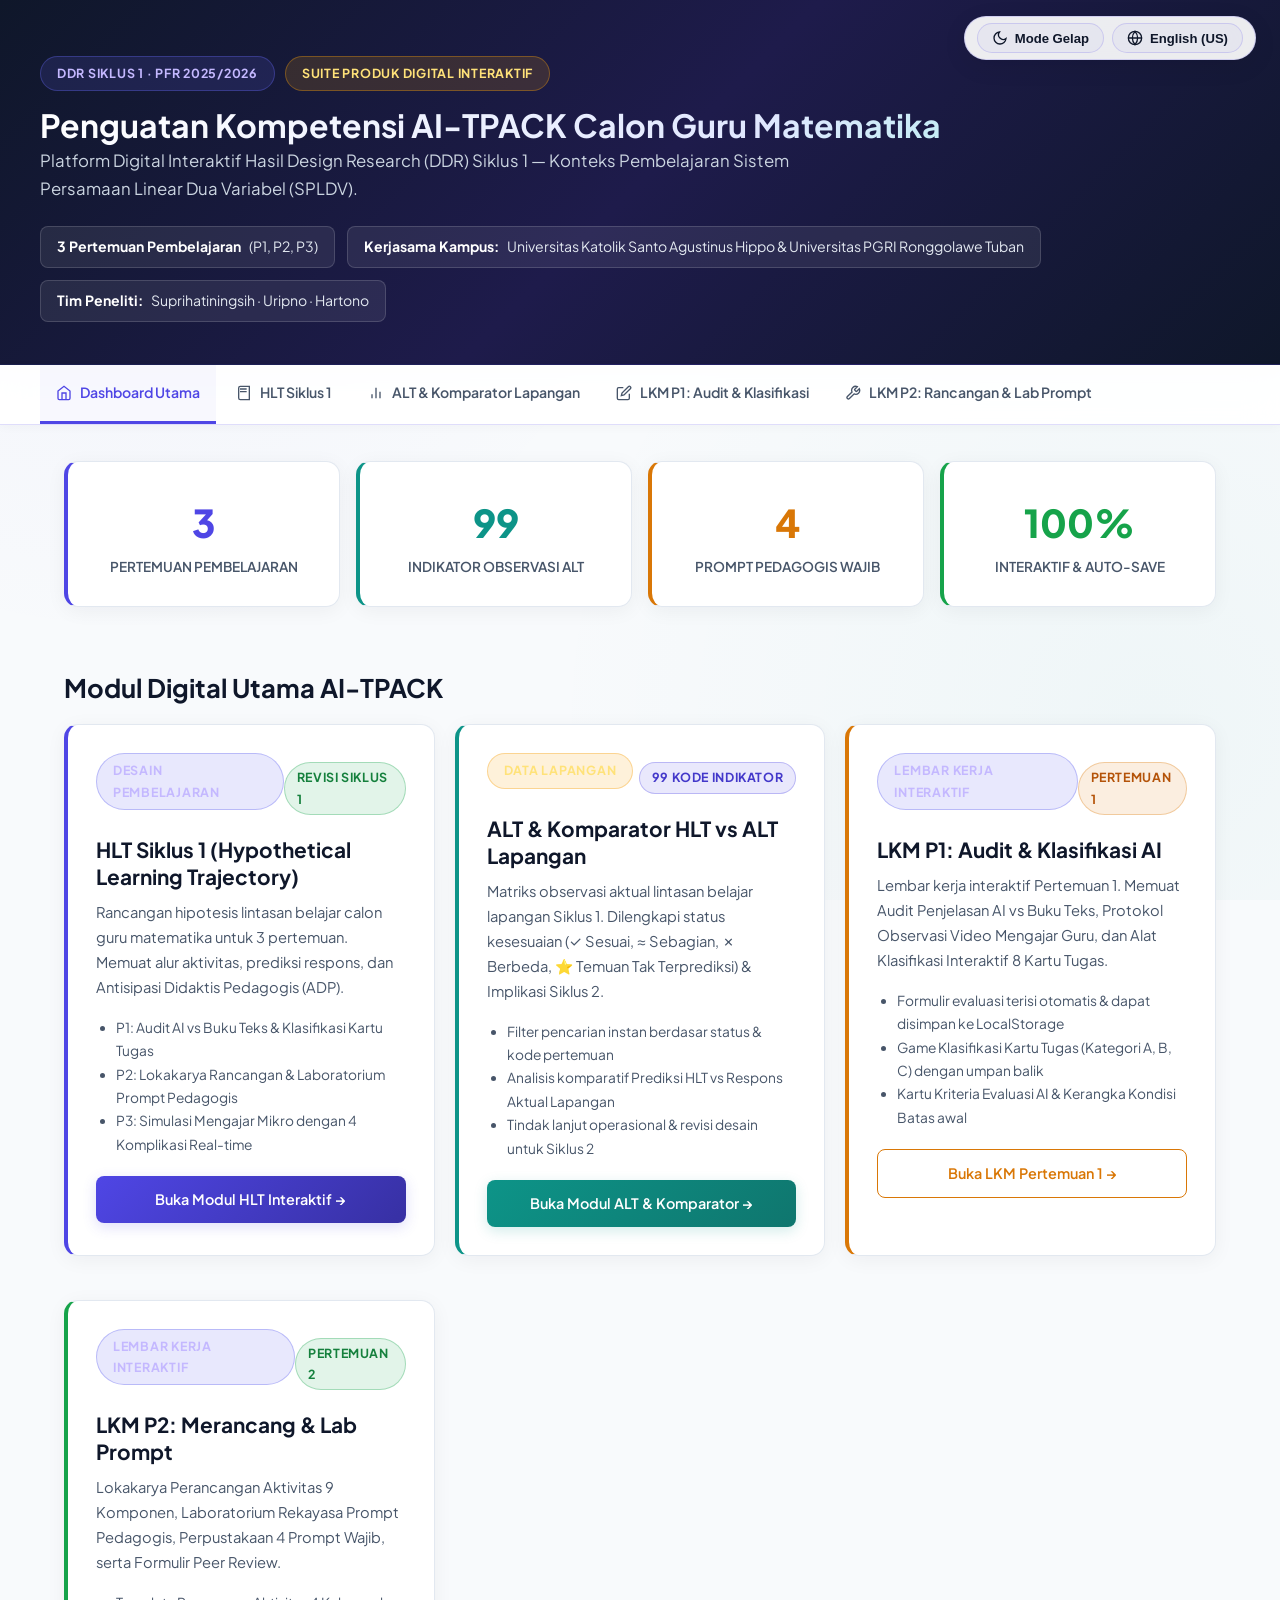
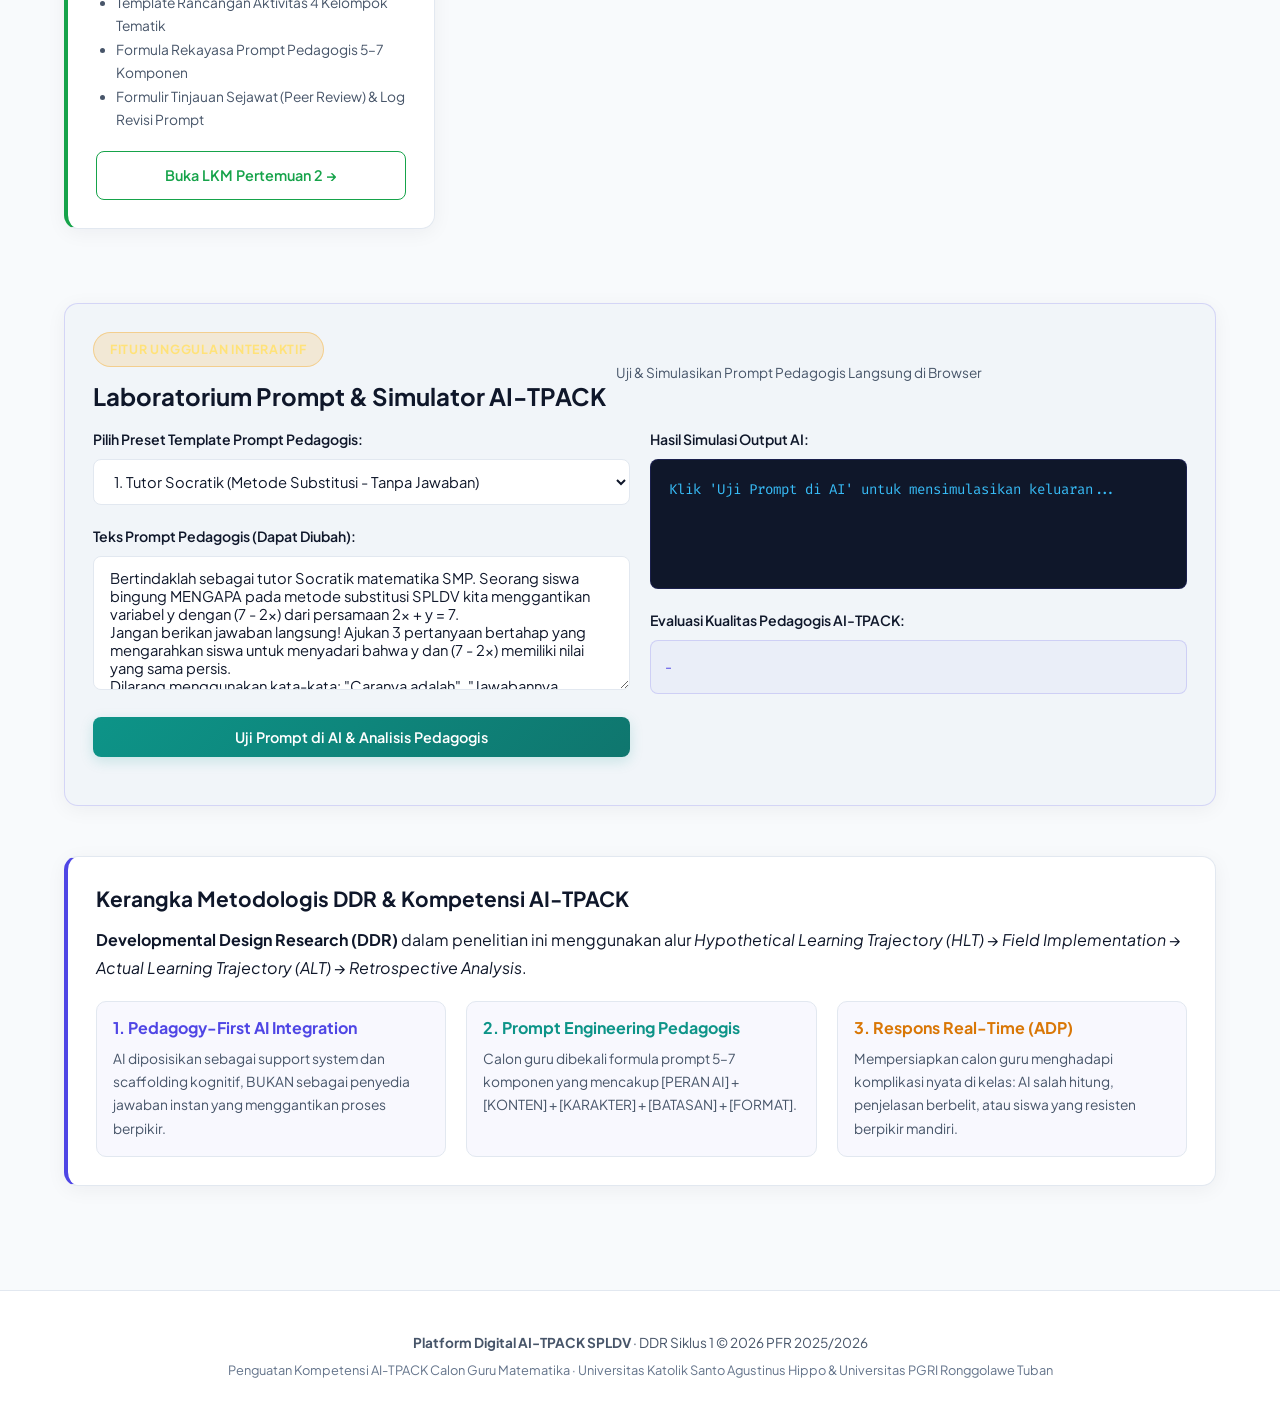
==== index.html @ 966ef97c "Initial release of Deep-AI-TPACK Digital Suite" ====
<!DOCTYPE html>
<html lang="id">
<head>
  <meta charset="UTF-8">
  <meta name="viewport" content="width=device-width, initial-scale=1.0">
  <title data-id="Suite Digital AI-TPACK — Portal Pembelajaran Interaktif SPLDV" data-en="AI-TPACK Digital Suite — Interactive SPLDV Learning Portal">Suite Digital AI-TPACK — Portal Pembelajaran Interaktif SPLDV</title>
  <meta name="description" content="Platform Digital Interaktif Penguatan Kompetensi AI-TPACK Calon Guru Matematika dalam Konteks SPLDV. HLT, ALT, dan LKM Interaktif.">
  <link rel="preconnect" href="https://fonts.googleapis.com">
  <link rel="preconnect" href="https://fonts.gstatic.com" crossorigin>
  <link href="https://fonts.googleapis.com/css2?family=Plus+Jakarta+Sans:wght@400;500;600;700;800&family=Inter:wght@400;500;600;700&family=Fira+Code:wght@400;600&display=swap" rel="stylesheet">
  <link rel="stylesheet" href="styles.css">
</head>
<body>

  <!-- FLOATING TOP-RIGHT UTILITY CONTROLS BAR -->
  <div class="top-controls-bar">
    <button type="button" class="btn-toggle-theme toggle-btn" onclick="toggleTheme()" aria-label="Toggle Theme">
      <svg class="sun-icon" width="16" height="16" viewBox="0 0 24 24" fill="none" stroke="currentColor" stroke-width="2"><circle cx="12" cy="12" r="5"/><path d="M12 1v2M12 21v2M4.22 4.22l1.42 1.42M18.36 18.36l1.42 1.42M1 12h2M21 12h2M4.22 19.78l1.42-1.42M18.36 5.64l1.42-1.42"/></svg>
      <span>Mode Terang</span>
    </button>
    <button type="button" class="btn-toggle-lang toggle-btn" onclick="toggleLanguage()" aria-label="Toggle Language">
      <svg width="16" height="16" viewBox="0 0 24 24" fill="none" stroke="currentColor" stroke-width="2"><circle cx="12" cy="12" r="10"/><path d="M2 12h20M12 2a15.3 15.3 0 0 1 4 10 15.3 15.3 0 0 1-4 10 15.3 15.3 0 0 1-4-10 15.3 15.3 0 0 1 4-10z"/></svg>
      <span>English (US)</span>
    </button>
  </div>

  <!-- HERO EXECUTIVE HEADER -->
  <header class="hero-header">
    <div class="hero-content">
      <div style="display:flex; gap:10px; flex-wrap:wrap;">
        <span class="badge-tag" data-id="DDR Siklus 1 &middot; PFR 2025/2026" data-en="DDR Cycle 1 &middot; PFR 2025/2026">DDR Siklus 1 &middot; PFR 2025/2026</span>
        <span class="badge-tag gold" data-id="Suite Produk Digital Interaktif" data-en="Interactive Digital Product Suite">Suite Produk Digital Interaktif</span>
      </div>
      <h1 class="gradient-text" data-id="Penguatan Kompetensi AI-TPACK Calon Guru Matematika" data-en="Strengthening AI-TPACK Competence of Pre-Service Mathematics Teachers">Penguatan Kompetensi AI-TPACK Calon Guru Matematika</h1>
      <p class="hero-sub" data-id="Platform Digital Interaktif Hasil Design Research (DDR) Siklus 1 — Konteks Pembelajaran Sistem Persamaan Linear Dua Variabel (SPLDV)." data-en="Interactive Digital Platform for Developmental Design Research (DDR) Cycle 1 — System of Linear Equations Context.">
        Platform Digital Interaktif Hasil Design Research (DDR) Siklus 1 — Konteks Pembelajaran Sistem Persamaan Linear Dua Variabel (SPLDV).
      </p>
      <div class="meta-pills">
        <div class="meta-pill" data-id="<strong>3 Pertemuan Pembelajaran</strong> (P1, P2, P3)" data-en="<strong>3 Learning Sessions</strong> (P1, P2, P3)"><strong>3 Pertemuan Pembelajaran</strong> (P1, P2, P3)</div>
        <div class="meta-pill" data-id="<strong>Kerjasama Kampus:</strong> Universitas Katolik Santo Agustinus Hippo &amp; Universitas PGRI Ronggolawe Tuban" data-en="<strong>Institutional Collaboration:</strong> Universitas Katolik Santo Agustinus Hippo &amp; Universitas PGRI Ronggolawe Tuban"><strong>Kerjasama Kampus:</strong> Universitas Katolik Santo Agustinus Hippo &amp; Universitas PGRI Ronggolawe Tuban</div>
        <div class="meta-pill" data-id="<strong>Tim Peneliti:</strong> Suprihatiningsih &middot; Uripno &middot; Hartono" data-en="<strong>Research Team:</strong> Suprihatiningsih &middot; Uripno &middot; Hartono"><strong>Tim Peneliti:</strong> Suprihatiningsih &middot; Uripno &middot; Hartono</div>
      </div>
    </div>
  </header>

  <!-- NAVIGATION BAR -->
  <nav class="suite-nav">
    <div class="nav-container">
      <ul class="nav-links">
        <li class="nav-item">
          <a href="index.html" class="active">
            <svg width="16" height="16" viewBox="0 0 24 24" fill="none" stroke="currentColor" stroke-width="2"><path d="m3 9 9-7 9 7v11a2 2 0 0 1-2 2H5a2 2 0 0 1-2-2z"/><polyline points="9 22 9 12 15 12 15 22"/></svg>
            <span data-id="Dashboard Utama" data-en="Dashboard">Dashboard Utama</span>
          </a>
        </li>
        <li class="nav-item">
          <a href="HLT_Siklus1_Interactive.html">
            <svg width="16" height="16" viewBox="0 0 24 24" fill="none" stroke="currentColor" stroke-width="2"><path d="M4 19.5v-15A2.5 2.5 0 0 1 6.5 2H20v20H6.5a2.5 2.5 0 0 1-2.5-2.5Z"/><path d="M6 6h10M6 10h10"/></svg>
            <span data-id="HLT Siklus 1" data-en="HLT Cycle 1">HLT Siklus 1</span>
          </a>
        </li>
        <li class="nav-item">
          <a href="ALT_Siklus1_Interactive.html">
            <svg width="16" height="16" viewBox="0 0 24 24" fill="none" stroke="currentColor" stroke-width="2"><line x1="18" y1="20" x2="18" y2="10"/><line x1="12" y1="20" x2="12" y2="4"/><line x1="6" y1="20" x2="6" y2="14"/></svg>
            <span data-id="ALT &amp; Komparator Lapangan" data-en="ALT &amp; Field Comparator">ALT &amp; Komparator Lapangan</span>
          </a>
        </li>
        <li class="nav-item">
          <a href="LKM_P1_Interactive.html">
            <svg width="16" height="16" viewBox="0 0 24 24" fill="none" stroke="currentColor" stroke-width="2"><path d="M11 4H4a2 2 0 0 0-2 2v14a2 2 0 0 0 2 2h14a2 2 0 0 0 2-2v-7"/><path d="M18.5 2.5a2.121 2.121 0 0 1 3 3L12 15l-4 1 1-4 9.5-9.5z"/></svg>
            <span data-id="LKM P1: Audit &amp; Klasifikasi" data-en="Worksheet 1: Audit &amp; Classify">LKM P1: Audit &amp; Klasifikasi</span>
          </a>
        </li>
        <li class="nav-item">
          <a href="LKM_P2_Interactive.html">
            <svg width="16" height="16" viewBox="0 0 24 24" fill="none" stroke="currentColor" stroke-width="2"><path d="M14.7 6.3a1 1 0 0 0 0 1.4l1.6 1.6a1 1 0 0 0 1.4 0l3.77-3.77a6 6 0 0 1-7.94 7.94l-6.91 6.91a2.12 2.12 0 0 1-3-3l6.91-6.91a6 6 0 0 1 7.94-7.94l-3.76 3.76z"/></svg>
            <span data-id="LKM P2: Rancangan &amp; Lab Prompt" data-en="Worksheet 2: Design &amp; Prompt Lab">LKM P2: Rancangan &amp; Lab Prompt</span>
          </a>
        </li>
      </ul>
    </div>
  </nav>

  <!-- MAIN CONTAINER -->
  <main class="container">

    <!-- METRICS & KEY HIGHLIGHTS -->
    <section style="margin-bottom: 40px;">
      <div class="grid-4">
        <div class="card card-primary" style="text-align:center;">
          <div style="font-size:2.4rem; font-weight:800; color:var(--primary);">3</div>
          <div style="font-size:0.85rem; color:var(--text-muted); font-weight:600; text-transform:uppercase;" data-id="Pertemuan Pembelajaran" data-en="Learning Sessions">Pertemuan Pembelajaran</div>
        </div>
        <div class="card card-secondary" style="text-align:center;">
          <div style="font-size:2.4rem; font-weight:800; color:var(--secondary);">99</div>
          <div style="font-size:0.85rem; color:var(--text-muted); font-weight:600; text-transform:uppercase;" data-id="Indikator Observasi ALT" data-en="ALT Observation Indicators">Indikator Observasi ALT</div>
        </div>
        <div class="card card-gold" style="text-align:center;">
          <div style="font-size:2.4rem; font-weight:800; color:var(--gold);">4</div>
          <div style="font-size:0.85rem; color:var(--text-muted); font-weight:600; text-transform:uppercase;" data-id="Prompt Pedagogis Wajib" data-en="Mandatory Pedagogical Prompts">Prompt Pedagogis Wajib</div>
        </div>
        <div class="card card-green" style="text-align:center;">
          <div style="font-size:2.4rem; font-weight:800; color:var(--green);">100%</div>
          <div style="font-size:0.85rem; color:var(--text-muted); font-weight:600; text-transform:uppercase;" data-id="Interaktif &amp; Auto-Save" data-en="Interactive &amp; Auto-Save">Interaktif &amp; Auto-Save</div>
        </div>
      </div>
    </section>

    <!-- MODULE CARDS NAVIGATION GRID -->
    <section style="margin-bottom: 50px;">
      <h2 style="font-size: 1.6rem; margin-bottom: 20px;" data-id="Modul Digital Utama AI-TPACK" data-en="Core AI-TPACK Digital Modules">Modul Digital Utama AI-TPACK</h2>
      <div class="grid-2">
        
        <!-- CARD HLT -->
        <div class="card card-primary" style="display:flex; flex-direction:column; justify-space-between;">
          <div>
            <div style="display:flex; justify-content:space-between; align-items:center; margin-bottom:12px;">
              <span class="badge-tag" data-id="Desain Pembelajaran" data-en="Learning Design">Desain Pembelajaran</span>
              <span class="status-badge status-sesuai" data-id="Revisi Siklus 1" data-en="Cycle 1 Revision">Revisi Siklus 1</span>
            </div>
            <h3 style="font-size:1.3rem; margin-bottom:10px;" data-id="HLT Siklus 1 (Hypothetical Learning Trajectory)" data-en="HLT Cycle 1 (Hypothetical Learning Trajectory)">HLT Siklus 1 (Hypothetical Learning Trajectory)</h3>
            <p style="color:var(--text-muted); font-size:0.92rem; margin-bottom:16px;" data-id="Rancangan hipotesis lintasan belajar calon guru matematika untuk 3 pertemuan. Memuat alur aktivitas, prediksi respons, dan Antisipasi Didaktis Pedagogis (ADP)." data-en="Hypothetical learning trajectory design for pre-service mathematics teachers across 3 sessions, featuring activity flows, predicted responses, and pedagogical anticipation (ADP).">
              Rancangan hipotesis lintasan belajar calon guru matematika untuk 3 pertemuan. Memuat alur aktivitas, prediksi respons, dan Antisipasi Didaktis Pedagogis (ADP).
            </p>
            <ul style="color:var(--text-muted); font-size:0.86rem; margin-left:20px; margin-bottom:20px;">
              <li data-id="P1: Audit AI vs Buku Teks &amp; Klasifikasi Kartu Tugas" data-en="Session 1: AI vs Textbook Audit &amp; Task Card Classification">P1: Audit AI vs Buku Teks &amp; Klasifikasi Kartu Tugas</li>
              <li data-id="P2: Lokakarya Rancangan &amp; Laboratorium Prompt Pedagogis" data-en="Session 2: Activity Design Workshop &amp; Prompt Engineering Lab">P2: Lokakarya Rancangan &amp; Laboratorium Prompt Pedagogis</li>
              <li data-id="P3: Simulasi Mengajar Mikro dengan 4 Komplikasi Real-time" data-en="Session 3: Microteaching Simulation with 4 Real-time Complications">P3: Simulasi Mengajar Mikro dengan 4 Komplikasi Real-time</li>
            </ul>
          </div>
          <a href="HLT_Siklus1_Interactive.html" class="btn btn-primary" data-id="Buka Modul HLT Interaktif &rarr;" data-en="Open Interactive HLT Module &rarr;">Buka Modul HLT Interaktif &rarr;</a>
        </div>

        <!-- CARD ALT -->
        <div class="card card-secondary" style="display:flex; flex-direction:column; justify-space-between;">
          <div>
            <div style="display:flex; justify-content:space-between; align-items:center; margin-bottom:12px;">
              <span class="badge-tag gold" data-id="Data Lapangan" data-en="Field Observation">Data Lapangan</span>
              <span class="status-badge status-unexpected" data-id="99 Kode Indikator" data-en="99 Indicator Codes">99 Kode Indikator</span>
            </div>
            <h3 style="font-size:1.3rem; margin-bottom:10px;" data-id="ALT &amp; Komparator HLT vs ALT Lapangan" data-en="ALT &amp; Field HLT vs ALT Comparator">ALT &amp; Komparator HLT vs ALT Lapangan</h3>
            <p style="color:var(--text-muted); font-size:0.92rem; margin-bottom:16px;" data-id="Matriks observasi aktual lintasan belajar lapangan Siklus 1. Dilengkapi status kesesuaian (✓ Sesuai, ≈ Sebagian, ✗ Berbeda, ⭐ Temuan Tak Terprediksi) &amp; Implikasi Siklus 2." data-en="Actual learning trajectory field observation matrix for Cycle 1, featuring status badges (✓ Conforming, ≈ Partial, ✗ Deviating, ⭐ Unexpected Finding) &amp; Cycle 2 implications.">
              Matriks observasi aktual lintasan belajar lapangan Siklus 1. Dilengkapi status kesesuaian (✓ Sesuai, ≈ Sebagian, ✗ Berbeda, ⭐ Temuan Tak Terprediksi) &amp; Implikasi Siklus 2.
            </p>
            <ul style="color:var(--text-muted); font-size:0.86rem; margin-left:20px; margin-bottom:20px;">
              <li data-id="Filter pencarian instan berdasar status &amp; kode pertemuan" data-en="Instant search filter by status &amp; session code">Filter pencarian instan berdasar status &amp; kode pertemuan</li>
              <li data-id="Analisis komparatif Prediksi HLT vs Respons Aktual Lapangan" data-en="Comparative analysis: HLT Prediction vs Actual Field Response">Analisis komparatif Prediksi HLT vs Respons Aktual Lapangan</li>
              <li data-id="Tindak lanjut operasional &amp; revisi desain untuk Siklus 2" data-en="Operational follow-up &amp; design revisions for Cycle 2">Tindak lanjut operasional &amp; revisi desain untuk Siklus 2</li>
            </ul>
          </div>
          <a href="ALT_Siklus1_Interactive.html" class="btn btn-secondary" data-id="Buka Modul ALT &amp; Komparator &rarr;" data-en="Open ALT &amp; Comparator Module &rarr;">Buka Modul ALT &amp; Komparator &rarr;</a>
        </div>

        <!-- CARD LKM P1 -->
        <div class="card card-gold" style="display:flex; flex-direction:column; justify-space-between;">
          <div>
            <div style="display:flex; justify-content:space-between; align-items:center; margin-bottom:12px;">
              <span class="badge-tag" data-id="Lembar Kerja Interaktif" data-en="Interactive Worksheet">Lembar Kerja Interaktif</span>
              <span class="status-badge status-sebagian" data-id="Pertemuan 1" data-en="Session 1">Pertemuan 1</span>
            </div>
            <h3 style="font-size:1.3rem; margin-bottom:10px;" data-id="LKM P1: Audit &amp; Klasifikasi AI" data-en="Worksheet 1: AI Audit &amp; Classification">LKM P1: Audit &amp; Klasifikasi AI</h3>
            <p style="color:var(--text-muted); font-size:0.92rem; margin-bottom:16px;" data-id="Lembar kerja interaktif Pertemuan 1. Memuat Audit Penjelasan AI vs Buku Teks, Protokol Observasi Video Mengajar Guru, dan Alat Klasifikasi Interaktif 8 Kartu Tugas." data-en="Interactive worksheet for Session 1. Includes AI vs Textbook Audit, Video Observation Protocol, and Interactive 8 Task Card Classifier.">
              Lembar kerja interaktif Pertemuan 1. Memuat Audit Penjelasan AI vs Buku Teks, Protokol Observasi Video Mengajar Guru, dan Alat Klasifikasi Interaktif 8 Kartu Tugas.
            </p>
            <ul style="color:var(--text-muted); font-size:0.86rem; margin-left:20px; margin-bottom:20px;">
              <li data-id="Formulir evaluasi terisi otomatis &amp; dapat disimpan ke LocalStorage" data-en="Auto-fillable evaluation forms with local storage autosave">Formulir evaluasi terisi otomatis &amp; dapat disimpan ke LocalStorage</li>
              <li data-id="Game Klasifikasi Kartu Tugas (Kategori A, B, C) dengan umpan balik" data-en="Task Card Classifier Game (Categories A, B, C) with instant feedback">Game Klasifikasi Kartu Tugas (Kategori A, B, C) dengan umpan balik</li>
              <li data-id="Kartu Kriteria Evaluasi AI &amp; Kerangka Kondisi Batas awal" data-en="Initial AI Evaluation Criteria Card &amp; Boundary Framework">Kartu Kriteria Evaluasi AI &amp; Kerangka Kondisi Batas awal</li>
            </ul>
          </div>
          <a href="LKM_P1_Interactive.html" class="btn btn-outline" style="border-color:var(--gold); color:var(--gold);" data-id="Buka LKM Pertemuan 1 &rarr;" data-en="Open Session 1 Worksheet &rarr;">Buka LKM Pertemuan 1 &rarr;</a>
        </div>

        <!-- CARD LKM P2 -->
        <div class="card card-green" style="display:flex; flex-direction:column; justify-space-between;">
          <div>
            <div style="display:flex; justify-content:space-between; align-items:center; margin-bottom:12px;">
              <span class="badge-tag" data-id="Lembar Kerja Interaktif" data-en="Interactive Worksheet">Lembar Kerja Interaktif</span>
              <span class="status-badge status-sesuai" data-id="Pertemuan 2" data-en="Session 2">Pertemuan 2</span>
            </div>
            <h3 style="font-size:1.3rem; margin-bottom:10px;" data-id="LKM P2: Merancang &amp; Lab Prompt" data-en="Worksheet 2: Design &amp; Prompt Lab">LKM P2: Merancang &amp; Lab Prompt</h3>
            <p style="color:var(--text-muted); font-size:0.92rem; margin-bottom:16px;" data-id="Lokakarya Perancangan Aktivitas 9 Komponen, Laboratorium Rekayasa Prompt Pedagogis, Perpustakaan 4 Prompt Wajib, serta Formulir Peer Review." data-en="9-Component Activity Design Workshop, Pedagogical Prompt Engineering Laboratory, Personal 4-Prompt Library, and Peer Review matrix.">
              Lokakarya Perancangan Aktivitas 9 Komponen, Laboratorium Rekayasa Prompt Pedagogis, Perpustakaan 4 Prompt Wajib, serta Formulir Peer Review.
            </p>
            <ul style="color:var(--text-muted); font-size:0.86rem; margin-left:20px; margin-bottom:20px;">
              <li data-id="Template Rancangan Aktivitas 4 Kelompok Tematik" data-en="9-Component Activity Design Template for 4 Thematic Focuses">Template Rancangan Aktivitas 4 Kelompok Tematik</li>
              <li data-id="Formula Rekayasa Prompt Pedagogis 5–7 Komponen" data-en="5–7 Component Pedagogical Prompt Engineering Formula">Formula Rekayasa Prompt Pedagogis 5–7 Komponen</li>
              <li data-id="Formulir Tinjauan Sejawat (Peer Review) &amp; Log Revisi Prompt" data-en="Peer Review Evaluation Matrix &amp; 5-Minute Revision Log">Formulir Tinjauan Sejawat (Peer Review) &amp; Log Revisi Prompt</li>
            </ul>
          </div>
          <a href="LKM_P2_Interactive.html" class="btn btn-outline" style="border-color:var(--green); color:var(--green);" data-id="Buka LKM Pertemuan 2 &rarr;" data-en="Open Session 2 Worksheet &rarr;">Buka LKM Pertemuan 2 &rarr;</a>
        </div>

      </div>
    </section>

    <!-- LIVE FEATURED INTERACTIVE SIMULATOR -->
    <section style="margin-bottom: 50px;">
      <div class="card card-primary simulator-box">
        <div style="display:flex; justify-space-between; align-items:center; margin-bottom:16px; flex-wrap:wrap; gap:10px;">
          <div>
            <span class="badge-tag gold" data-id="Fitur Unggulan Interaktif" data-en="Featured Interactive Tool">Fitur Unggulan Interaktif</span>
            <h2 style="font-size:1.5rem;" data-id="Laboratorium Prompt &amp; Simulator AI-TPACK" data-en="Prompt Engineering Laboratory &amp; AI-TPACK Simulator">Laboratorium Prompt &amp; Simulator AI-TPACK</h2>
          </div>
          <span style="font-size:0.85rem; color:var(--text-muted);" data-id="Uji &amp; Simulasikan Prompt Pedagogis Langsung di Browser" data-en="Test &amp; Simulate Pedagogical Prompts Live in Browser">Uji &amp; Simulasikan Prompt Pedagogis Langsung di Browser</span>
        </div>

        <div class="grid-2" style="margin-bottom: 20px;">
          <div>
            <div class="form-group">
              <label class="form-label" for="sim-preset-select" data-id="Pilih Preset Template Prompt Pedagogis:" data-en="Select Pedagogical Prompt Preset:">Pilih Preset Template Prompt Pedagogis:</label>
              <select id="sim-preset-select" class="form-select">
                <option value="socratic">1. Tutor Socratik (Metode Substitusi - Tanpa Jawaban)</option>
                <option value="error_checker">2. Pemeriksa Error (Metode Eliminasi - Scaffolding Tanda)</option>
                <option value="contextual">3. Generator Soal Kontekstual Indonesia (Warung/Kantin)</option>
              </select>
            </div>
            <div class="form-group">
              <label class="form-label" for="sim-prompt-input" data-id="Teks Prompt Pedagogis (Dapat Diubah):" data-en="Pedagogical Prompt Text (Editable):">Teks Prompt Pedagogis (Dapat Diubah):</label>
              <textarea id="sim-prompt-input" rows="6" class="form-control">Bertindaklah sebagai tutor Socratik matematika SMP. Seorang siswa bingung MENGAPA pada metode substitusi SPLDV kita menggantikan variabel y dengan (7 - 2x) dari persamaan 2x + y = 7. 
Jangan berikan jawaban langsung! Ajukan 3 pertanyaan bertahap yang mengarahkan siswa untuk menyadari bahwa y dan (7 - 2x) memiliki nilai yang sama persis.
Dilarang menggunakan kata-kata: "Caranya adalah", "Jawabannya adalah".</textarea>
            </div>
            <button type="button" id="sim-run-btn" class="btn btn-secondary" style="width:100%;" data-id="Uji Prompt di AI &amp; Analisis Pedagogis" data-en="Test Prompt in AI &amp; Analyze">
              Uji Prompt di AI &amp; Analisis Pedagogis
            </button>
          </div>

          <div>
            <div class="form-group">
              <label class="form-label" data-id="Hasil Simulasi Output AI:" data-en="Simulated AI Output Result:">Hasil Simulasi Output AI:</label>
              <div id="sim-output-box" class="sim-output-box" data-id="Klik 'Uji Prompt di AI' untuk mensimulasikan keluaran..." data-en="Click 'Test Prompt' to simulate AI output...">Klik 'Uji Prompt di AI' untuk mensimulasikan keluaran...</div>
            </div>
            <div class="form-group">
              <label class="form-label" data-id="Evaluasi Kualitas Pedagogis AI-TPACK:" data-en="Pedagogical Quality Evaluation:">Evaluasi Kualitas Pedagogis AI-TPACK:</label>
              <div id="sim-analysis-box" style="padding:14px; background:var(--bg-glass); border:1px solid var(--border-color); border-radius:8px; font-size:0.88rem; color:var(--primary);">
                -
              </div>
            </div>
          </div>
        </div>

      </div>
    </section>

    <!-- RESEARCH METHODOLOGY & CONTEXT -->
    <section>
      <div class="card card-primary">
        <h3 style="font-size:1.3rem; margin-bottom:14px;" data-id="Kerangka Metodologis DDR &amp; Kompetensi AI-TPACK" data-en="DDR Methodological Framework &amp; AI-TPACK Competence">Kerangka Metodologis DDR &amp; Kompetensi AI-TPACK</h3>
        <p style="margin-bottom:14px;" data-id="<strong>Developmental Design Research (DDR)</strong> dalam penelitian ini menggunakan alur <em>Hypothetical Learning Trajectory (HLT) &rarr; Field Implementation &rarr; Actual Learning Trajectory (ALT) &rarr; Retrospective Analysis</em>." data-en="<strong>Developmental Design Research (DDR)</strong> follows the sequence <em>Hypothetical Learning Trajectory (HLT) &rarr; Field Implementation &rarr; Actual Learning Trajectory (ALT) &rarr; Retrospective Analysis</em>.">
          <strong>Developmental Design Research (DDR)</strong> dalam penelitian ini menggunakan alur <em>Hypothetical Learning Trajectory (HLT) &rarr; Field Implementation &rarr; Actual Learning Trajectory (ALT) &rarr; Retrospective Analysis</em>.
        </p>
        <div class="grid-3" style="margin-top:20px;">
          <div style="background:var(--bg-glass); border:1px solid var(--border-subtle); padding:16px; border-radius:10px;">
            <h4 style="color:var(--primary); font-size:1rem; margin-bottom:8px;" data-id="1. Pedagogy-First AI Integration" data-en="1. Pedagogy-First AI Integration">1. Pedagogy-First AI Integration</h4>
            <p style="font-size:0.86rem; color:var(--text-muted);" data-id="AI diposisikan sebagai support system dan scaffolding kognitif, BUKAN sebagai penyedia jawaban instan yang menggantikan proses berpikir." data-en="AI is positioned as a support system and cognitive scaffold, NOT as a shortcut solver replacing student thinking.">
              AI diposisikan sebagai support system dan scaffolding kognitif, BUKAN sebagai penyedia jawaban instan yang menggantikan proses berpikir.
            </p>
          </div>
          <div style="background:var(--bg-glass); border:1px solid var(--border-subtle); padding:16px; border-radius:10px;">
            <h4 style="color:var(--secondary); font-size:1rem; margin-bottom:8px;" data-id="2. Prompt Engineering Pedagogis" data-en="2. Pedagogical Prompt Engineering">2. Prompt Engineering Pedagogis</h4>
            <p style="font-size:0.86rem; color:var(--text-muted);" data-id="Calon guru dibekali formula prompt 5–7 komponen yang mencakup [PERAN AI] + [KONTEN] + [KARAKTER] + [BATASAN] + [FORMAT]." data-en="Pre-service teachers master a 5–7 component prompt formula covering [AI ROLE] + [CONTENT] + [LEARNER] + [CONSTRAINTS] + [FORMAT].">
              Calon guru dibekali formula prompt 5–7 komponen yang mencakup [PERAN AI] + [KONTEN] + [KARAKTER] + [BATASAN] + [FORMAT].
            </p>
          </div>
          <div style="background:var(--bg-glass); border:1px solid var(--border-subtle); padding:16px; border-radius:10px;">
            <h4 style="color:var(--gold); font-size:1rem; margin-bottom:8px;" data-id="3. Respons Real-Time (ADP)" data-en="3. Real-Time Response (ADP)">3. Respons Real-Time (ADP)</h4>
            <p style="font-size:0.86rem; color:var(--text-muted);" data-id="Mempersiapkan calon guru menghadapi komplikasi nyata di kelas: AI salah hitung, penjelasan berbelit, atau siswa yang resisten berpikir mandiri." data-en="Equips pre-service teachers to handle real classroom complications: mathematical AI errors, verbose explanations, or cognitive resistance.">
              Mempersiapkan calon guru menghadapi komplikasi nyata di kelas: AI salah hitung, penjelasan berbelit, atau siswa yang resisten berpikir mandiri.
            </p>
          </div>
        </div>
      </div>
    </section>

  </main>

  <!-- FOOTER -->
  <footer class="suite-footer">
    <p><strong data-id="Platform Digital AI-TPACK SPLDV" data-en="AI-TPACK SPLDV Digital Platform">Platform Digital AI-TPACK SPLDV</strong> &middot; DDR Siklus 1 &copy; 2026 PFR 2025/2026</p>
    <p style="margin-top:6px; font-size:0.8rem; color:var(--text-dim);" data-id="Penguatan Kompetensi AI-TPACK Calon Guru Matematika &middot; Universitas Katolik Santo Agustinus Hippo &amp; Universitas PGRI Ronggolawe Tuban" data-en="Strengthening AI-TPACK Competence of Pre-Service Mathematics Teachers &middot; Universitas Katolik Santo Agustinus Hippo &amp; Universitas PGRI Ronggolawe Tuban">
      Penguatan Kompetensi AI-TPACK Calon Guru Matematika &middot; Universitas Katolik Santo Agustinus Hippo &amp; Universitas PGRI Ronggolawe Tuban
    </p>
  </footer>

  <script src="app.js"></script>
</body>
</html>
---- styles.css ----
/* ==========================================================================
   AI-TPACK DIGITAL SUITE - SHARED STYLESHEET (UI/UX PRO MAX v2.0)
   Design System: Professional Light Mode (Default) & Dark Mode Toggle
   ========================================================================== */

:root {
  /* Default Theme: LIGHT MODE */
  --bg-dark: #f8fafc;
  --bg-card: #ffffff;
  --bg-card-hover: #ffffff;
  --bg-glass: rgba(91, 81, 216, 0.04);
  --bg-glass-hover: rgba(91, 81, 216, 0.08);
  
  --primary: #4f46e5;
  --primary-glow: rgba(79, 70, 229, 0.18);
  --primary-light: #6366f1;
  --primary-dark: #3730a3;
  
  --secondary: #0d9488;
  --secondary-glow: rgba(13, 148, 136, 0.18);
  
  --gold: #d97706;
  --gold-glow: rgba(217, 119, 6, 0.18);
  
  --red: #dc2626;
  --red-glow: rgba(220, 38, 38, 0.18);
  
  --green: #16a34a;
  --green-glow: rgba(22, 163, 74, 0.18);

  --text-main: #0f172a;
  --text-muted: #475569;
  --text-dim: #64748b;
  --heading-color: #0f172a;
  
  --border-color: rgba(79, 70, 229, 0.18);
  --border-subtle: #e2e8f0;
  
  --radius-sm: 8px;
  --radius-md: 14px;
  --radius-lg: 20px;
  --radius-full: 9999px;
  
  --font-main: 'Plus Jakarta Sans', 'Inter', -apple-system, sans-serif;
  --font-heading: 'Plus Jakarta Sans', sans-serif;
  --font-mono: 'Fira Code', 'Consolas', monospace;
  
  --shadow-card: 0 4px 20px rgba(15, 23, 42, 0.05);
  --shadow-hover: 0 10px 30px rgba(15, 23, 42, 0.1);
  --nav-bg: rgba(255, 255, 255, 0.92);
  --sim-bg: #f1f5f9;
  --sim-out-bg: #0f172a;
  --sim-out-text: #38bdf8;
}

/* DARK MODE OVERRIDES */
body.dark-mode {
  --bg-dark: #090d16;
  --bg-card: rgba(21, 30, 49, 0.88);
  --bg-card-hover: rgba(30, 42, 69, 0.95);
  --bg-glass: rgba(255, 255, 255, 0.04);
  --bg-glass-hover: rgba(255, 255, 255, 0.08);
  
  --primary: #6366f1;
  --primary-glow: rgba(99, 102, 241, 0.3);
  --primary-light: #818cf8;
  --primary-dark: #4338ca;
  
  --secondary: #14b8a6;
  --secondary-glow: rgba(20, 184, 166, 0.3);
  
  --gold: #f59e0b;
  --gold-glow: rgba(245, 158, 11, 0.3);
  
  --red: #ef4444;
  --red-glow: rgba(239, 68, 68, 0.3);
  
  --green: #22c55e;
  --green-glow: rgba(34, 197, 94, 0.3);

  --text-main: #f1f5f9;
  --text-muted: #94a3b8;
  --text-dim: #64748b;
  --heading-color: #ffffff;
  
  --border-color: rgba(99, 102, 241, 0.22);
  --border-subtle: rgba(255, 255, 255, 0.08);
  --shadow-card: 0 8px 32px rgba(0, 0, 0, 0.4);
  --shadow-hover: 0 12px 40px rgba(0, 0, 0, 0.5);
  --nav-bg: rgba(9, 13, 22, 0.92);
  --sim-bg: rgba(15, 23, 42, 0.95);
  --sim-out-bg: #030712;
  --sim-out-text: #2dd4bf;
}

* {
  box-sizing: border-box;
  margin: 0;
  padding: 0;
}

body {
  font-family: var(--font-main);
  background-color: var(--bg-dark);
  color: var(--text-main);
  line-height: 1.7;
  min-height: 100vh;
  overflow-x: hidden;
  background-image: 
    radial-gradient(circle at 10% 10%, rgba(79, 70, 229, 0.04) 0%, transparent 40%),
    radial-gradient(circle at 90% 80%, rgba(13, 148, 136, 0.04) 0%, transparent 45%);
  background-attachment: fixed;
  transition: background-color 0.3s ease, color 0.3s ease;
}

/* TOP RIGHT FLOATING UTILITY CONTROLS BAR */
.top-controls-bar {
  position: fixed;
  top: 16px;
  right: 24px;
  z-index: 10001;
  display: flex;
  align-items: center;
  gap: 8px;
  background: var(--nav-bg);
  backdrop-filter: blur(16px);
  -webkit-backdrop-filter: blur(16px);
  padding: 6px 12px;
  border-radius: var(--radius-full);
  border: 1px solid var(--border-color);
  box-shadow: 0 6px 24px rgba(0, 0, 0, 0.08);
  transition: all 0.3s ease;
}

.toggle-btn {
  background: var(--bg-glass);
  border: 1px solid var(--border-color);
  color: var(--text-main);
  padding: 6px 14px;
  border-radius: var(--radius-full);
  font-size: 0.82rem;
  font-weight: 600;
  cursor: pointer;
  display: inline-flex;
  align-items: center;
  gap: 7px;
  transition: all 0.2s ease;
}

.toggle-btn:hover {
  background: var(--bg-glass-hover);
  border-color: var(--primary);
  color: var(--primary);
  transform: translateY(-1px);
}

.toggle-btn svg {
  flex-shrink: 0;
}

/* Typography */
h1, h2, h3, h4, h5, h6 {
  font-family: var(--font-heading);
  color: var(--heading-color);
  font-weight: 700;
  line-height: 1.3;
}

a {
  color: var(--primary);
  text-decoration: none;
  transition: all 0.2s ease;
}

a:hover {
  color: var(--secondary);
}

.gradient-text {
  background: linear-gradient(135deg, #1e1b4b 0%, var(--primary) 60%, var(--secondary) 100%);
  -webkit-background-clip: text;
  -webkit-text-fill-color: transparent;
  background-clip: text;
}

body.dark-mode .gradient-text {
  background: linear-gradient(135deg, #ffffff 0%, #c4b8ff 50%, var(--secondary) 100%);
  -webkit-background-clip: text;
  -webkit-text-fill-color: transparent;
  background-clip: text;
}

/* Hero Executive Header */
.hero-header {
  background: linear-gradient(135deg, #0f172a 0%, #1e1b4b 50%, #0f172a 100%);
  color: #ffffff;
  padding: 56px 30px 42px;
  position: relative;
  border-bottom: 1px solid var(--border-color);
  box-shadow: 0 4px 25px rgba(0, 0, 0, 0.12);
}

.hero-header h1 {
  color: #ffffff !important;
  background: linear-gradient(135deg, #ffffff 0%, #e0e7ff 60%, #99f6e4 100%);
  -webkit-background-clip: text;
  -webkit-text-fill-color: transparent;
  background-clip: text;
}

.hero-content {
  max-width: 1200px;
  margin: 0 auto;
}

.badge-tag {
  display: inline-flex;
  align-items: center;
  gap: 8px;
  background: rgba(99, 102, 241, 0.15);
  border: 1px solid rgba(99, 102, 241, 0.35);
  border-radius: var(--radius-full);
  padding: 6px 16px;
  font-size: 0.78rem;
  font-weight: 700;
  color: #c4b8ff;
  letter-spacing: 0.06em;
  text-transform: uppercase;
  margin-bottom: 14px;
}

.badge-tag.gold {
  background: rgba(245, 158, 11, 0.15);
  border-color: rgba(245, 158, 11, 0.35);
  color: #ffe279;
}

.hero-sub {
  font-size: 1.05rem;
  color: #cbd5e1;
  max-width: 840px;
  margin-bottom: 22px;
}

.meta-pills {
  display: flex;
  flex-wrap: wrap;
  gap: 12px;
}

.meta-pill {
  display: inline-flex;
  align-items: center;
  gap: 8px;
  background: rgba(255, 255, 255, 0.08);
  border: 1px solid rgba(255, 255, 255, 0.15);
  padding: 8px 16px;
  border-radius: var(--radius-sm);
  font-size: 0.88rem;
  color: #e2e8f0;
}

.meta-pill strong {
  color: #ffffff;
}

/* Navigation Navbar */
nav.suite-nav {
  position: sticky;
  top: 0;
  z-index: 1000;
  background: var(--nav-bg);
  backdrop-filter: blur(16px);
  -webkit-backdrop-filter: blur(16px);
  border-bottom: 1px solid var(--border-color);
  padding: 0 30px;
  box-shadow: 0 2px 10px rgba(0, 0, 0, 0.03);
  transition: background-color 0.3s ease;
}

.nav-container {
  max-width: 1200px;
  margin: 0 auto;
  display: flex;
  align-items: center;
  justify-content: space-between;
  overflow-x: auto;
  white-space: nowrap;
  gap: 12px;
}

.nav-links {
  display: flex;
  list-style: none;
  gap: 4px;
}

.nav-item a {
  display: inline-flex;
  align-items: center;
  gap: 8px;
  padding: 16px 16px;
  font-size: 0.88rem;
  font-weight: 600;
  color: var(--text-muted);
  border-bottom: 3px solid transparent;
  transition: all 0.2s ease;
  cursor: pointer;
}

.nav-item a:hover {
  color: var(--primary);
  background: var(--bg-glass-hover);
}

.nav-item a.active {
  color: var(--primary);
  border-bottom-color: var(--primary);
  background: var(--bg-glass);
}

/* Layout Containers */
.container {
  max-width: 1200px;
  margin: 0 auto;
  padding: 36px 24px 80px;
}

.card {
  background: var(--bg-card);
  border: 1px solid var(--border-subtle);
  border-radius: var(--radius-md);
  padding: 28px;
  margin-bottom: 24px;
  backdrop-filter: blur(10px);
  box-shadow: var(--shadow-card);
  transition: transform 0.2s ease, border-color 0.2s ease, box-shadow 0.2s ease, background-color 0.3s ease;
}

.card:hover {
  border-color: var(--border-color);
  box-shadow: var(--shadow-hover);
}

/* Card Variants */
.card-primary { border-left: 4px solid var(--primary); }
.card-secondary { border-left: 4px solid var(--secondary); }
.card-gold { border-left: 4px solid var(--gold); }
.card-green { border-left: 4px solid var(--green); }
.card-red { border-left: 4px solid var(--red); }

/* Badges & Status */
.status-badge {
  display: inline-flex;
  align-items: center;
  gap: 6px;
  padding: 4px 12px;
  border-radius: var(--radius-full);
  font-size: 0.78rem;
  font-weight: 700;
  text-transform: uppercase;
  letter-spacing: 0.05em;
}

.status-sesuai {
  background: rgba(22, 163, 74, 0.12);
  color: #15803d;
  border: 1px solid rgba(22, 163, 74, 0.3);
}

body.dark-mode .status-sesuai {
  background: rgba(34, 197, 94, 0.18);
  color: #4ade80;
  border: 1px solid rgba(34, 197, 94, 0.4);
}

.status-sebagian {
  background: rgba(217, 119, 6, 0.12);
  color: #b45309;
  border: 1px solid rgba(217, 119, 6, 0.3);
}

body.dark-mode .status-sebagian {
  background: rgba(245, 158, 11, 0.18);
  color: #fbbf24;
  border: 1px solid rgba(245, 158, 11, 0.4);
}

.status-berbeda {
  background: rgba(220, 38, 38, 0.12);
  color: #b91c1c;
  border: 1px solid rgba(220, 38, 38, 0.3);
}

body.dark-mode .status-berbeda {
  background: rgba(239, 68, 68, 0.18);
  color: #f87171;
  border: 1px solid rgba(239, 68, 68, 0.4);
}

.status-unexpected {
  background: rgba(79, 70, 229, 0.12);
  color: #4338ca;
  border: 1px solid rgba(79, 70, 229, 0.3);
}

body.dark-mode .status-unexpected {
  background: rgba(99, 102, 241, 0.25);
  color: #c7d2fe;
  border: 1px solid rgba(99, 102, 241, 0.5);
}

/* Form Components */
.form-group {
  margin-bottom: 20px;
}

.form-label {
  display: block;
  font-size: 0.88rem;
  font-weight: 600;
  color: var(--heading-color);
  margin-bottom: 7px;
}

.form-control, .form-select, textarea {
  width: 100%;
  background: var(--bg-card);
  border: 1px solid var(--border-subtle);
  border-radius: var(--radius-sm);
  padding: 12px 16px;
  color: var(--text-main);
  font-family: var(--font-main);
  font-size: 0.92rem;
  transition: all 0.2s ease;
}

.form-control:focus, .form-select:focus, textarea:focus {
  outline: none;
  border-color: var(--primary);
  box-shadow: 0 0 0 3px var(--primary-glow);
}

textarea {
  min-height: 96px;
  resize: vertical;
}

/* Buttons */
.btn {
  display: inline-flex;
  align-items: center;
  justify-content: center;
  gap: 8px;
  padding: 11px 22px;
  border-radius: var(--radius-sm);
  font-family: var(--font-heading);
  font-weight: 600;
  font-size: 0.9rem;
  cursor: pointer;
  border: none;
  transition: all 0.2s ease;
}

.btn-primary {
  background: linear-gradient(135deg, var(--primary) 0%, var(--primary-dark) 100%);
  color: #ffffff;
  box-shadow: 0 4px 14px var(--primary-glow);
}

.btn-primary:hover {
  transform: translateY(-2px);
  box-shadow: 0 6px 20px var(--primary-glow);
}

.btn-secondary {
  background: linear-gradient(135deg, var(--secondary) 0%, #0f766e 100%);
  color: #ffffff;
  box-shadow: 0 4px 14px var(--secondary-glow);
}

.btn-secondary:hover {
  transform: translateY(-2px);
  box-shadow: 0 6px 20px var(--secondary-glow);
}

.btn-outline {
  background: transparent;
  border: 1px solid var(--border-color);
  color: var(--text-main);
}

.btn-outline:hover {
  background: var(--bg-glass-hover);
  border-color: var(--primary);
  color: var(--primary);
}

/* Grid & Tables */
.grid-2 { display: grid; grid-template-columns: repeat(auto-fit, minmax(320px, 1fr)); gap: 20px; }
.grid-3 { display: grid; grid-template-columns: repeat(auto-fit, minmax(280px, 1fr)); gap: 20px; }
.grid-4 { display: grid; grid-template-columns: repeat(auto-fit, minmax(220px, 1fr)); gap: 16px; }

table.data-table {
  width: 100%;
  border-collapse: collapse;
  margin: 16px 0;
  font-size: 0.88rem;
}

table.data-table th {
  background: var(--bg-glass);
  color: var(--primary);
  font-weight: 700;
  text-transform: uppercase;
  font-size: 0.78rem;
  letter-spacing: 0.06em;
  padding: 13px 15px;
  text-align: left;
  border-bottom: 2px solid var(--border-color);
}

table.data-table td {
  padding: 13px 15px;
  border-bottom: 1px solid var(--border-subtle);
  color: var(--text-muted);
  vertical-align: top;
}

table.data-table tr:hover td {
  background: var(--bg-glass);
  color: var(--text-main);
}

/* Interactive Simulator */
.simulator-box {
  background: var(--sim-bg);
  border: 1px solid var(--border-color);
  border-radius: var(--radius-md);
  padding: 28px;
}

.sim-output-box {
  background: var(--sim-out-bg);
  border: 1px solid var(--border-color);
  border-radius: var(--radius-sm);
  padding: 18px;
  color: var(--sim-out-text);
  font-family: var(--font-mono);
  font-size: 0.88rem;
  min-height: 130px;
  white-space: pre-wrap;
  word-break: break-word;
}

/* Accordion Component */
.accordion-item {
  border: 1px solid var(--border-subtle);
  border-radius: var(--radius-sm);
  margin-bottom: 14px;
  overflow: hidden;
  background: var(--bg-card);
}

.accordion-header {
  padding: 16px 20px;
  background: var(--bg-glass);
  cursor: pointer;
  display: flex;
  align-items: center;
  justify-content: space-between;
  font-weight: 600;
  color: var(--heading-color);
}

.accordion-header:hover {
  background: var(--bg-glass-hover);
}

.accordion-body {
  padding: 20px;
  display: none;
  border-top: 1px solid var(--border-subtle);
}

.accordion-item.active .accordion-body {
  display: block;
}

/* Code Formula */
code.formula {
  background: var(--bg-glass);
  border: 1px solid var(--border-color);
  padding: 10px 16px;
  border-radius: var(--radius-sm);
  display: block;
  margin: 12px 0;
  font-size: 0.84rem;
  color: var(--primary);
  font-family: var(--font-mono);
}

/* Footer */
footer.suite-footer {
  text-align: center;
  padding: 40px 20px;
  border-top: 1px solid var(--border-subtle);
  background: var(--bg-card);
  color: var(--text-muted);
  font-size: 0.85rem;
}

/* Print Utilities */
@media print {
  body { background: #fff !important; color: #000 !important; }
  .suite-nav, .hero-header, .top-controls-bar, .no-print, .btn { display: none !important; }
  .card { background: #fff !important; color: #000 !important; border: 1px solid #ccc !important; box-shadow: none !important; }
  .gradient-text { background: none !important; -webkit-text-fill-color: initial !important; color: #000 !important; }
}

@media (max-width: 768px) {
  .top-controls-bar { top: 10px; right: 12px; padding: 4px 8px; }
  .hero-header { padding: 36px 16px; }
  .container { padding: 20px 16px 60px; }
  .nav-container { padding: 0 16px; }
}
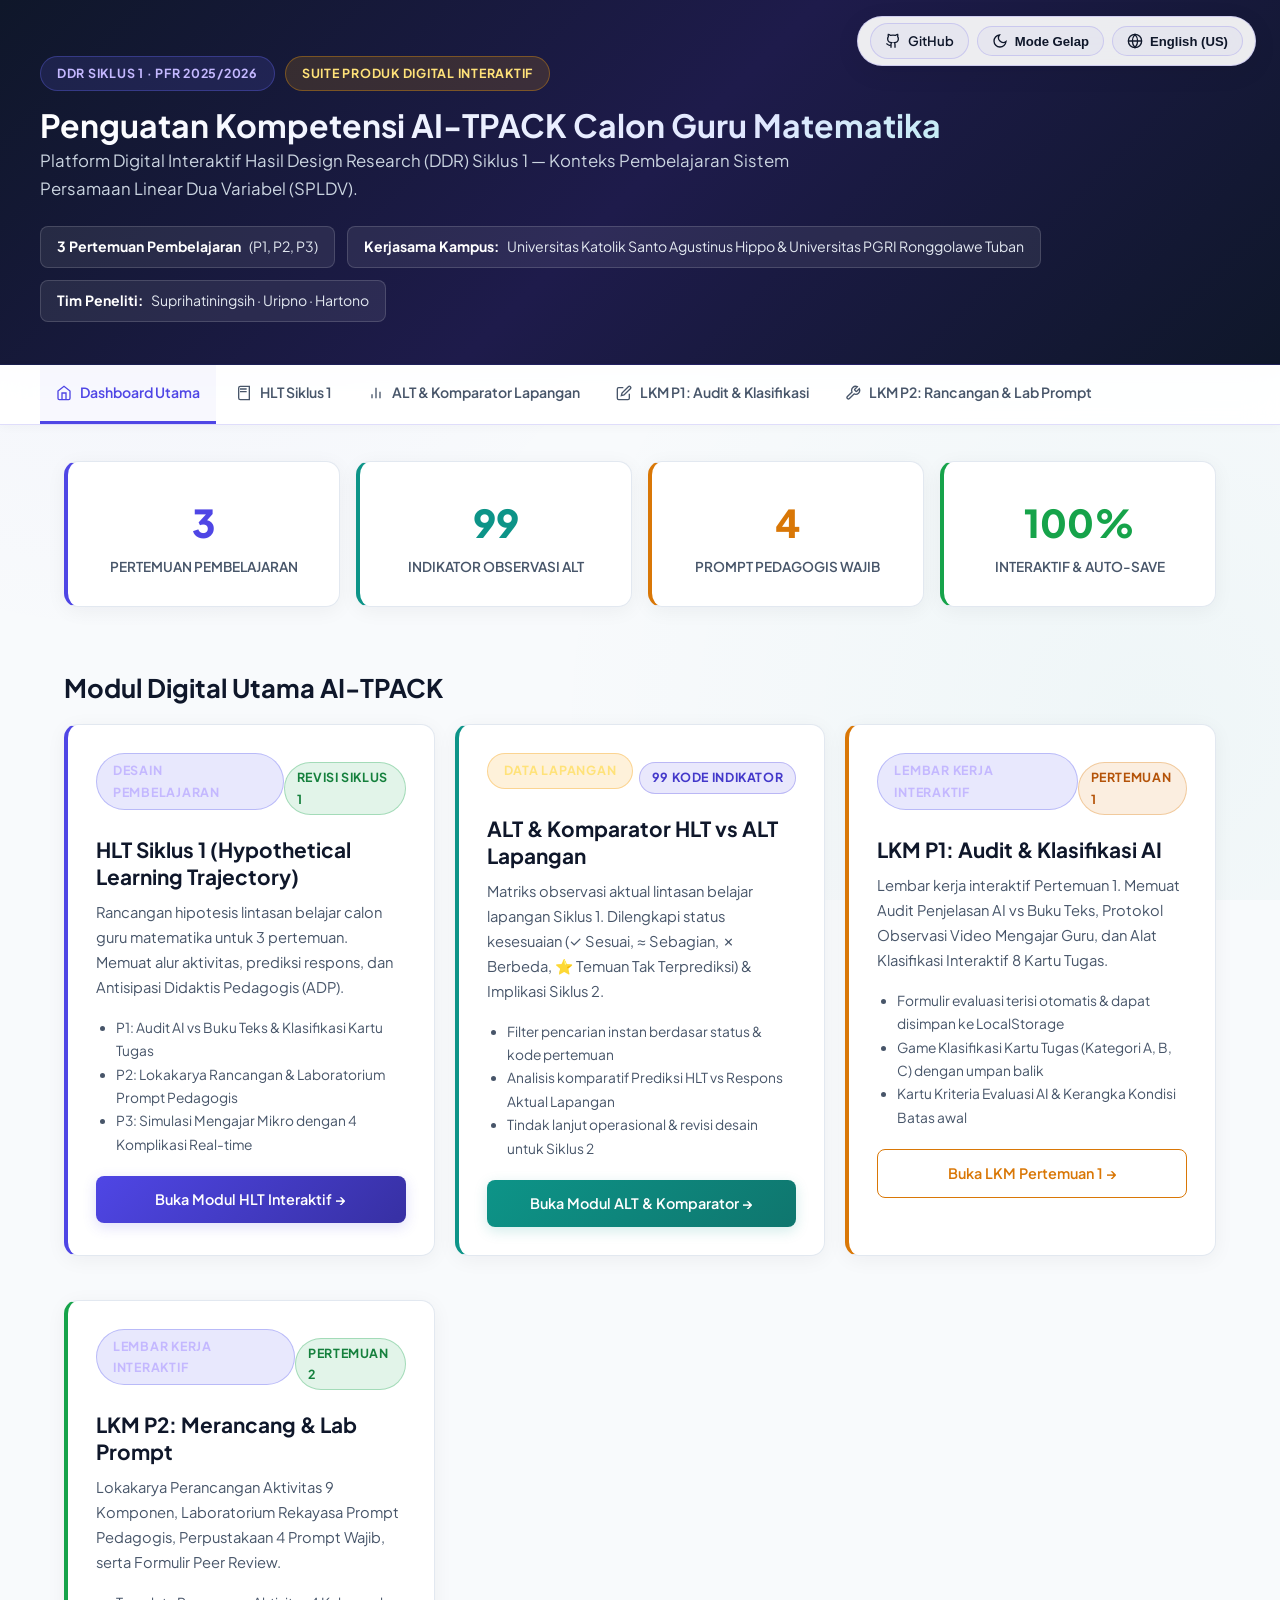
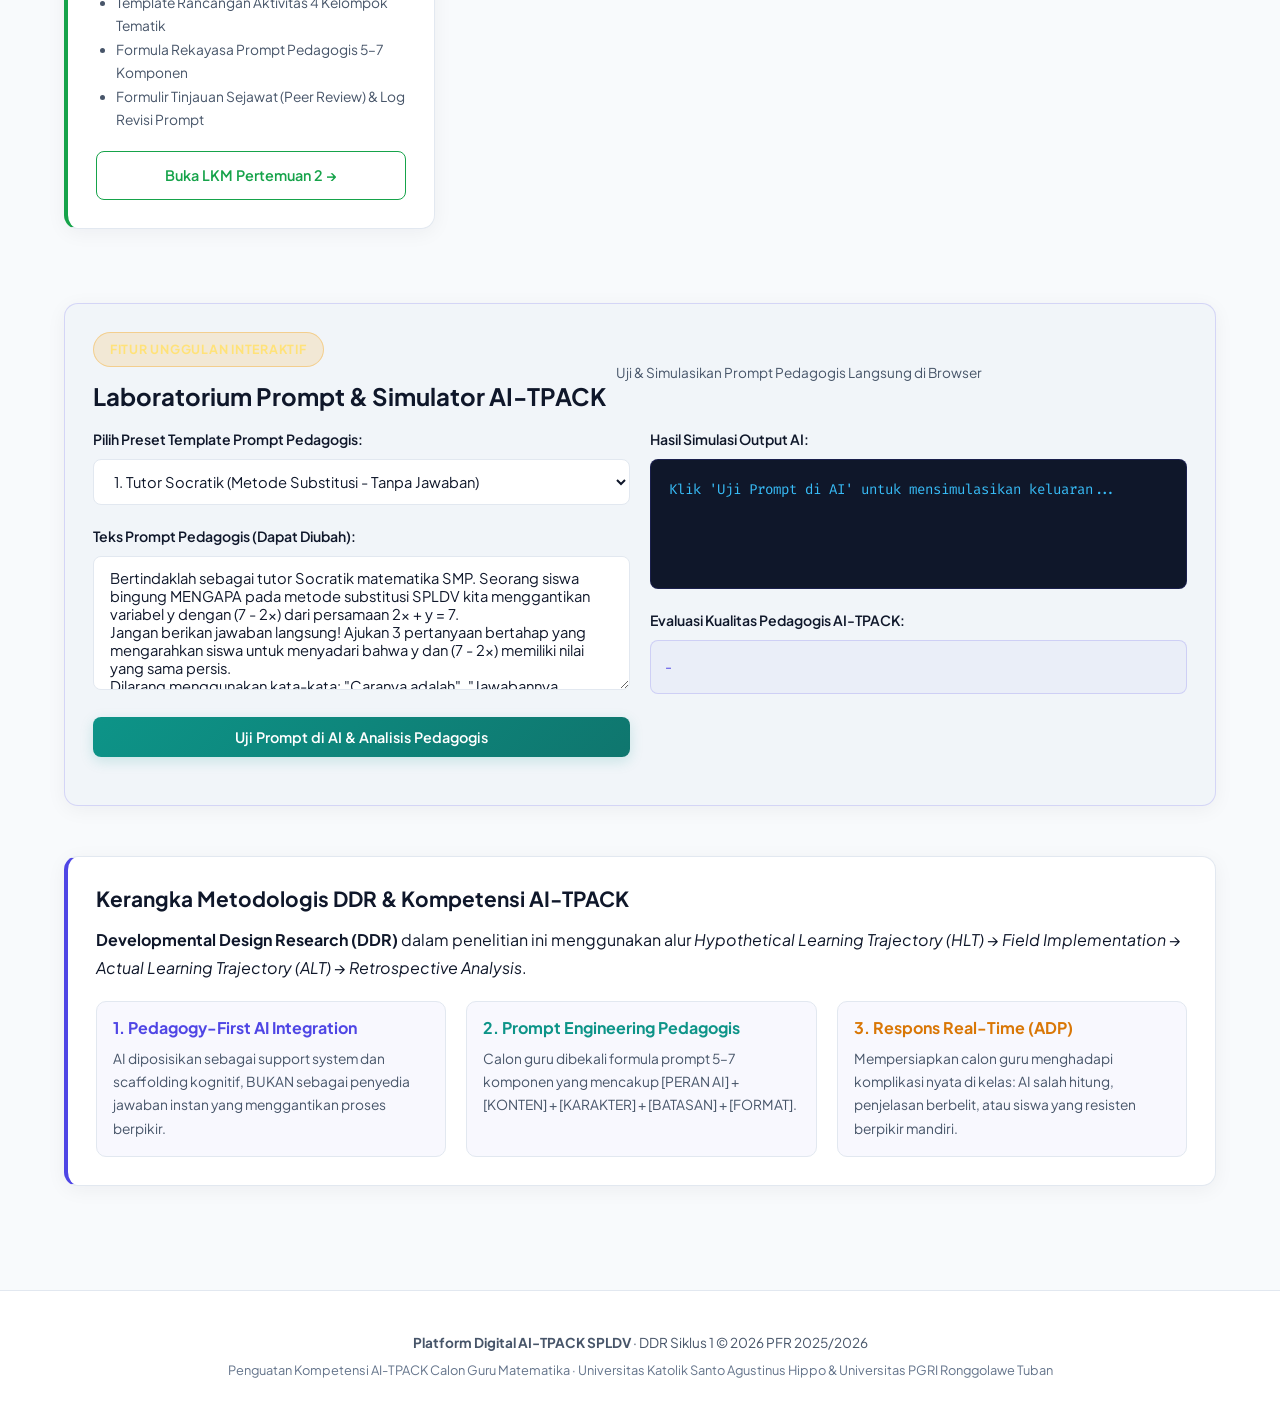
==== commit 94997f35: "Add direct GitHub repository link to header bar" ====
--- a/index.html
+++ b/index.html
@@ -14,6 +14,10 @@
 
   <!-- FLOATING TOP-RIGHT UTILITY CONTROLS BAR -->
   <div class="top-controls-bar">
+    <a href="https://github.com/gustidash-cell/Deep-AI-TPACK" target="_blank" rel="noopener noreferrer" class="toggle-btn" aria-label="GitHub Repository">
+      <svg width="16" height="16" viewBox="0 0 24 24" fill="none" stroke="currentColor" stroke-width="2"><path d="M15 22v-4a4.8 4.8 0 0 0-1-3.5c3 0 6-2 6-5.5.08-1.25-.27-2.48-1-3.5.28-1.15.28-2.35 0-3.5 0 0-1 0-3 1.5-2.64-.5-5.36-.5-8 0C6 2 5 2 5 2c-.3 1.15-.3 2.35 0 3.5A5.403 5.403 0 0 0 4 9c0 3.5 3 5.5 6 5.5-.39.49-.68 1.05-.85 1.65-.17.6-.22 1.23-.15 1.85v4"/><path d="M9 18c-4.51 2-5-2-7-2"/></svg>
+      <span>GitHub</span>
+    </a>
     <button type="button" class="btn-toggle-theme toggle-btn" onclick="toggleTheme()" aria-label="Toggle Theme">
       <svg class="sun-icon" width="16" height="16" viewBox="0 0 24 24" fill="none" stroke="currentColor" stroke-width="2"><circle cx="12" cy="12" r="5"/><path d="M12 1v2M12 21v2M4.22 4.22l1.42 1.42M18.36 18.36l1.42 1.42M1 12h2M21 12h2M4.22 19.78l1.42-1.42M18.36 5.64l1.42-1.42"/></svg>
       <span>Mode Terang</span>
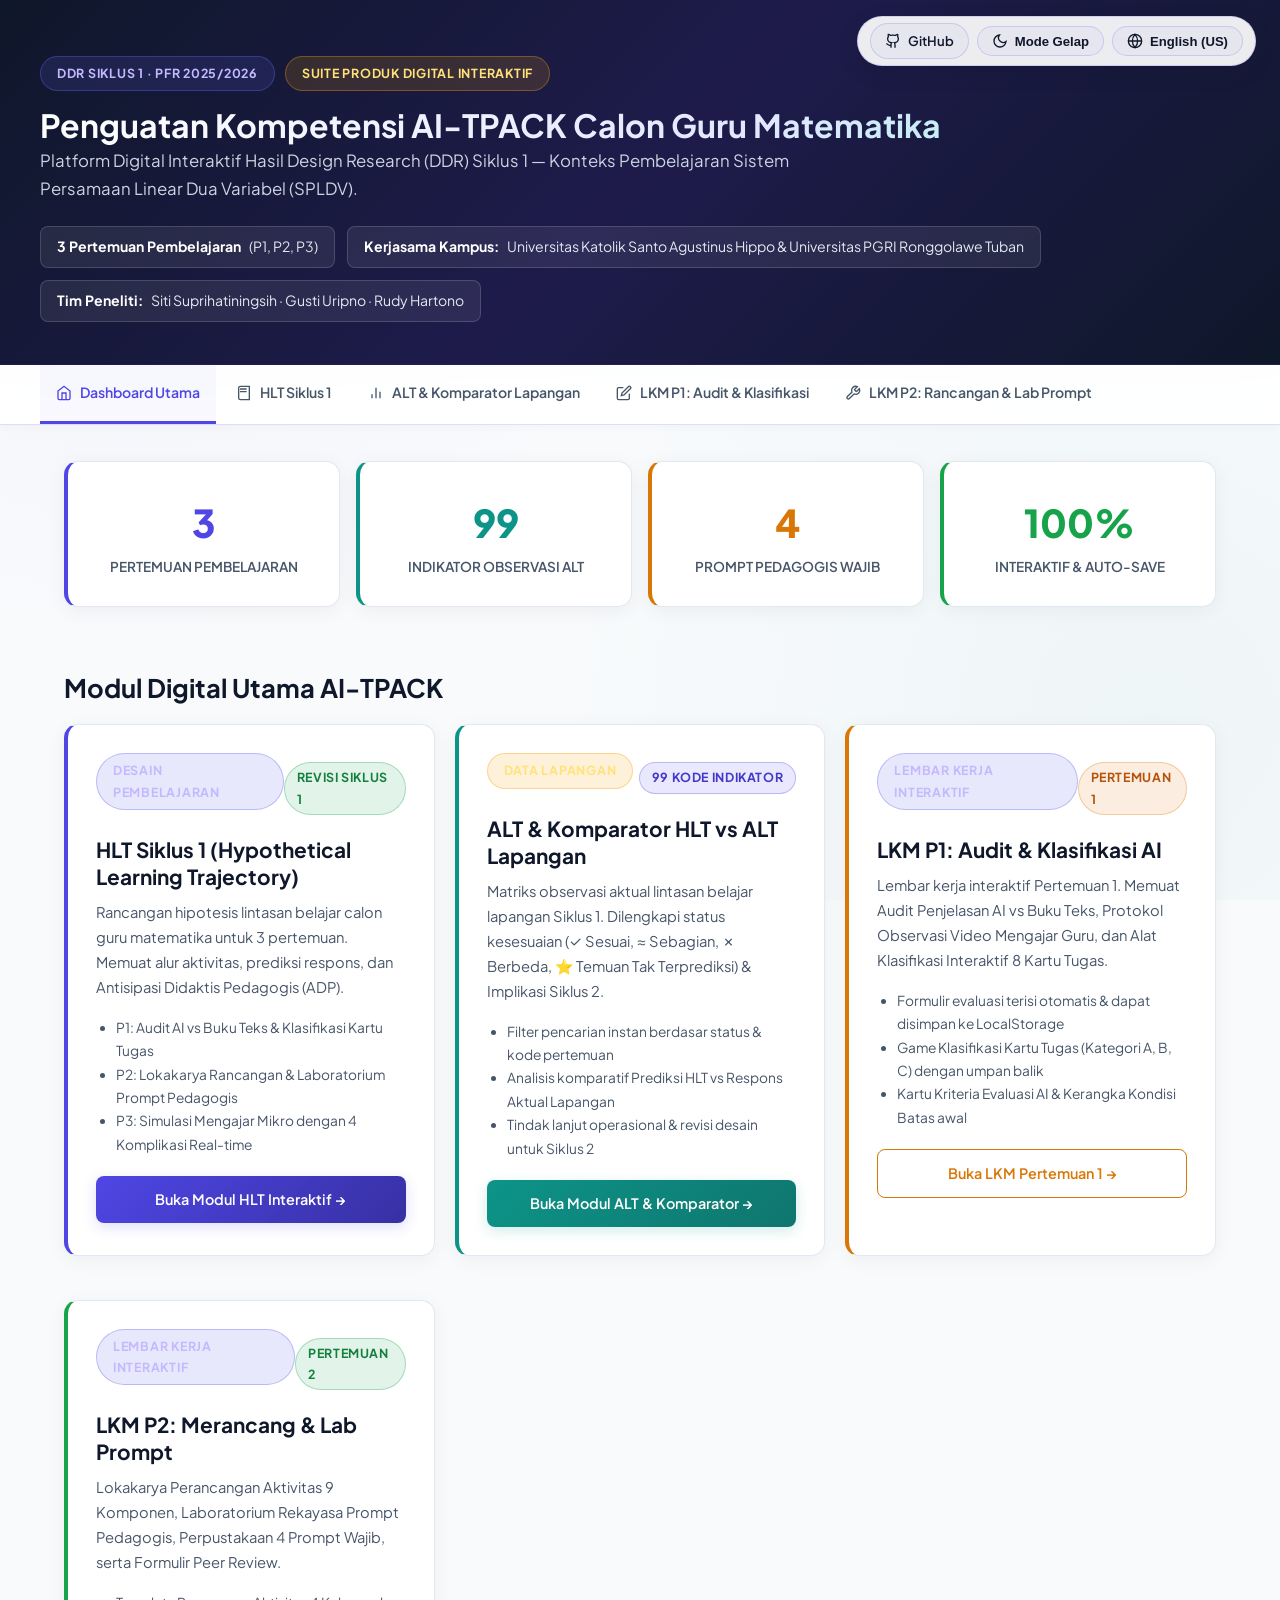
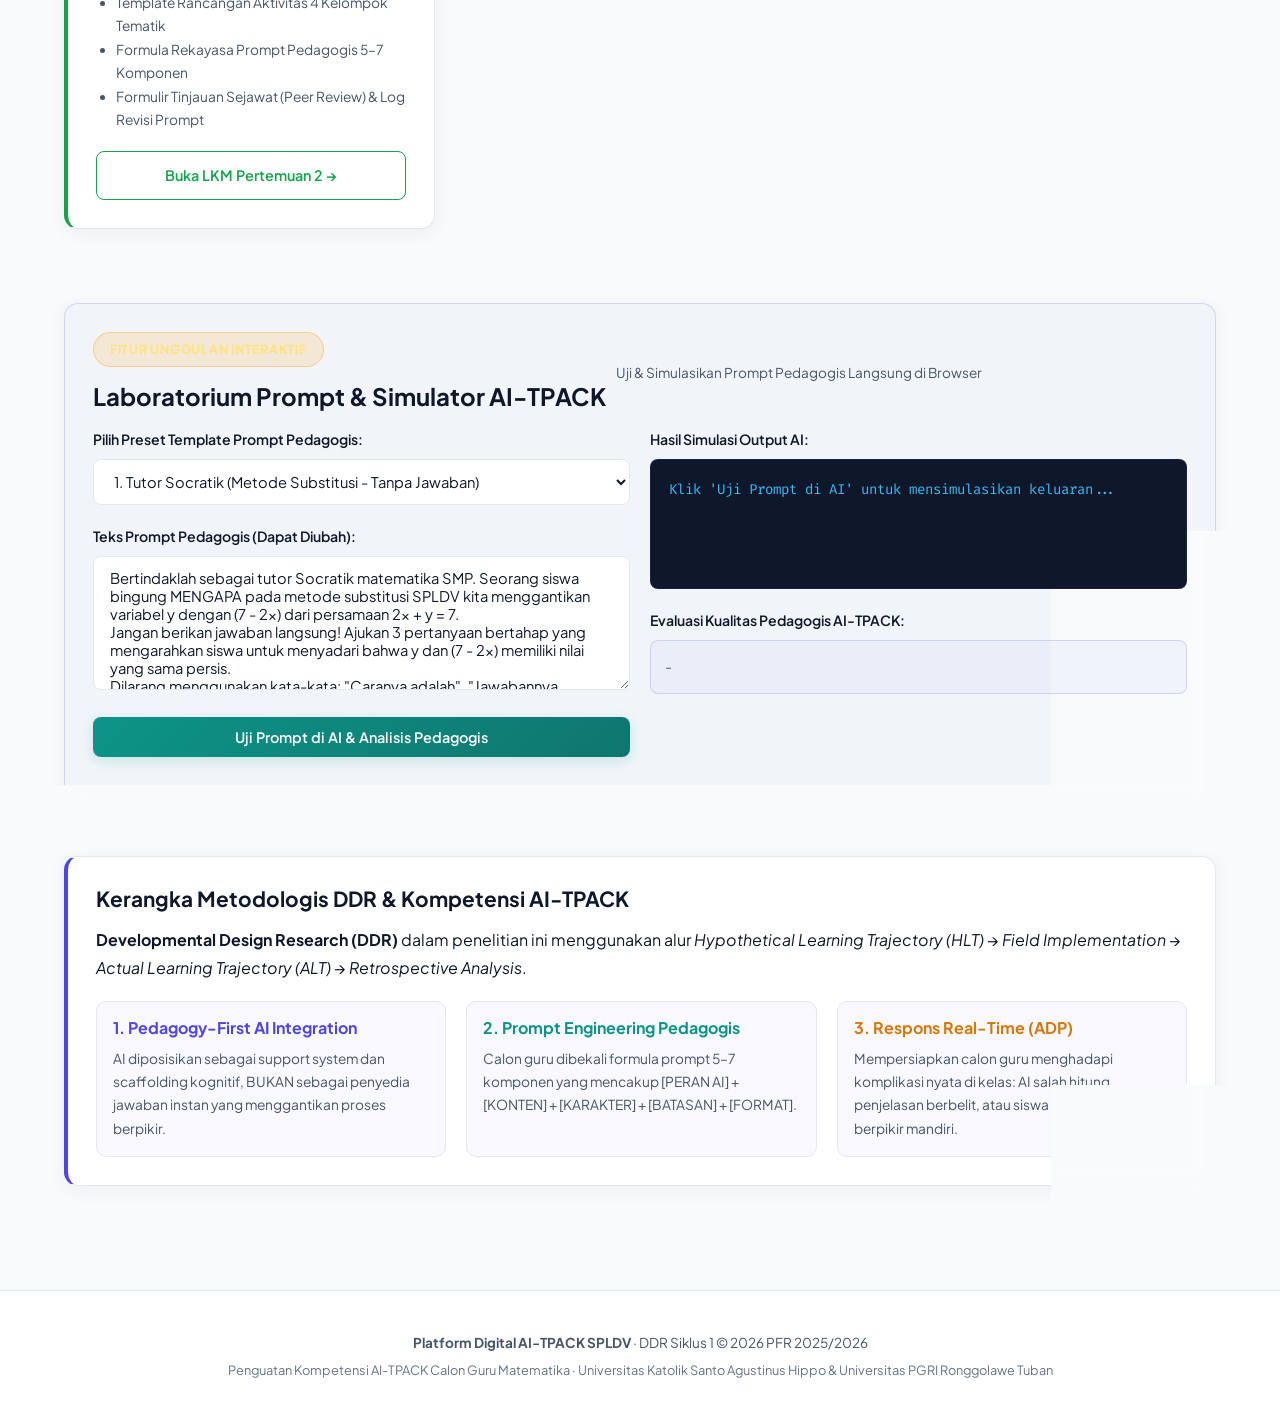
==== commit 75011aa2: "Update research team full names: Siti Suprihatiningsih, Gusti Uripno, Rudy Hartono" ====
--- a/index.html
+++ b/index.html
@@ -42,7 +42,7 @@
       <div class="meta-pills">
         <div class="meta-pill" data-id="<strong>3 Pertemuan Pembelajaran</strong> (P1, P2, P3)" data-en="<strong>3 Learning Sessions</strong> (P1, P2, P3)"><strong>3 Pertemuan Pembelajaran</strong> (P1, P2, P3)</div>
         <div class="meta-pill" data-id="<strong>Kerjasama Kampus:</strong> Universitas Katolik Santo Agustinus Hippo &amp; Universitas PGRI Ronggolawe Tuban" data-en="<strong>Institutional Collaboration:</strong> Universitas Katolik Santo Agustinus Hippo &amp; Universitas PGRI Ronggolawe Tuban"><strong>Kerjasama Kampus:</strong> Universitas Katolik Santo Agustinus Hippo &amp; Universitas PGRI Ronggolawe Tuban</div>
-        <div class="meta-pill" data-id="<strong>Tim Peneliti:</strong> Suprihatiningsih &middot; Uripno &middot; Hartono" data-en="<strong>Research Team:</strong> Suprihatiningsih &middot; Uripno &middot; Hartono"><strong>Tim Peneliti:</strong> Suprihatiningsih &middot; Uripno &middot; Hartono</div>
+        <div class="meta-pill" data-id="<strong>Tim Peneliti:</strong> Siti Suprihatiningsih &middot; Gusti Uripno &middot; Rudy Hartono" data-en="<strong>Research Team:</strong> Siti Suprihatiningsih &middot; Gusti Uripno &middot; Rudy Hartono"><strong>Tim Peneliti:</strong> Siti Suprihatiningsih &middot; Gusti Uripno &middot; Rudy Hartono</div>
       </div>
     </div>
   </header>
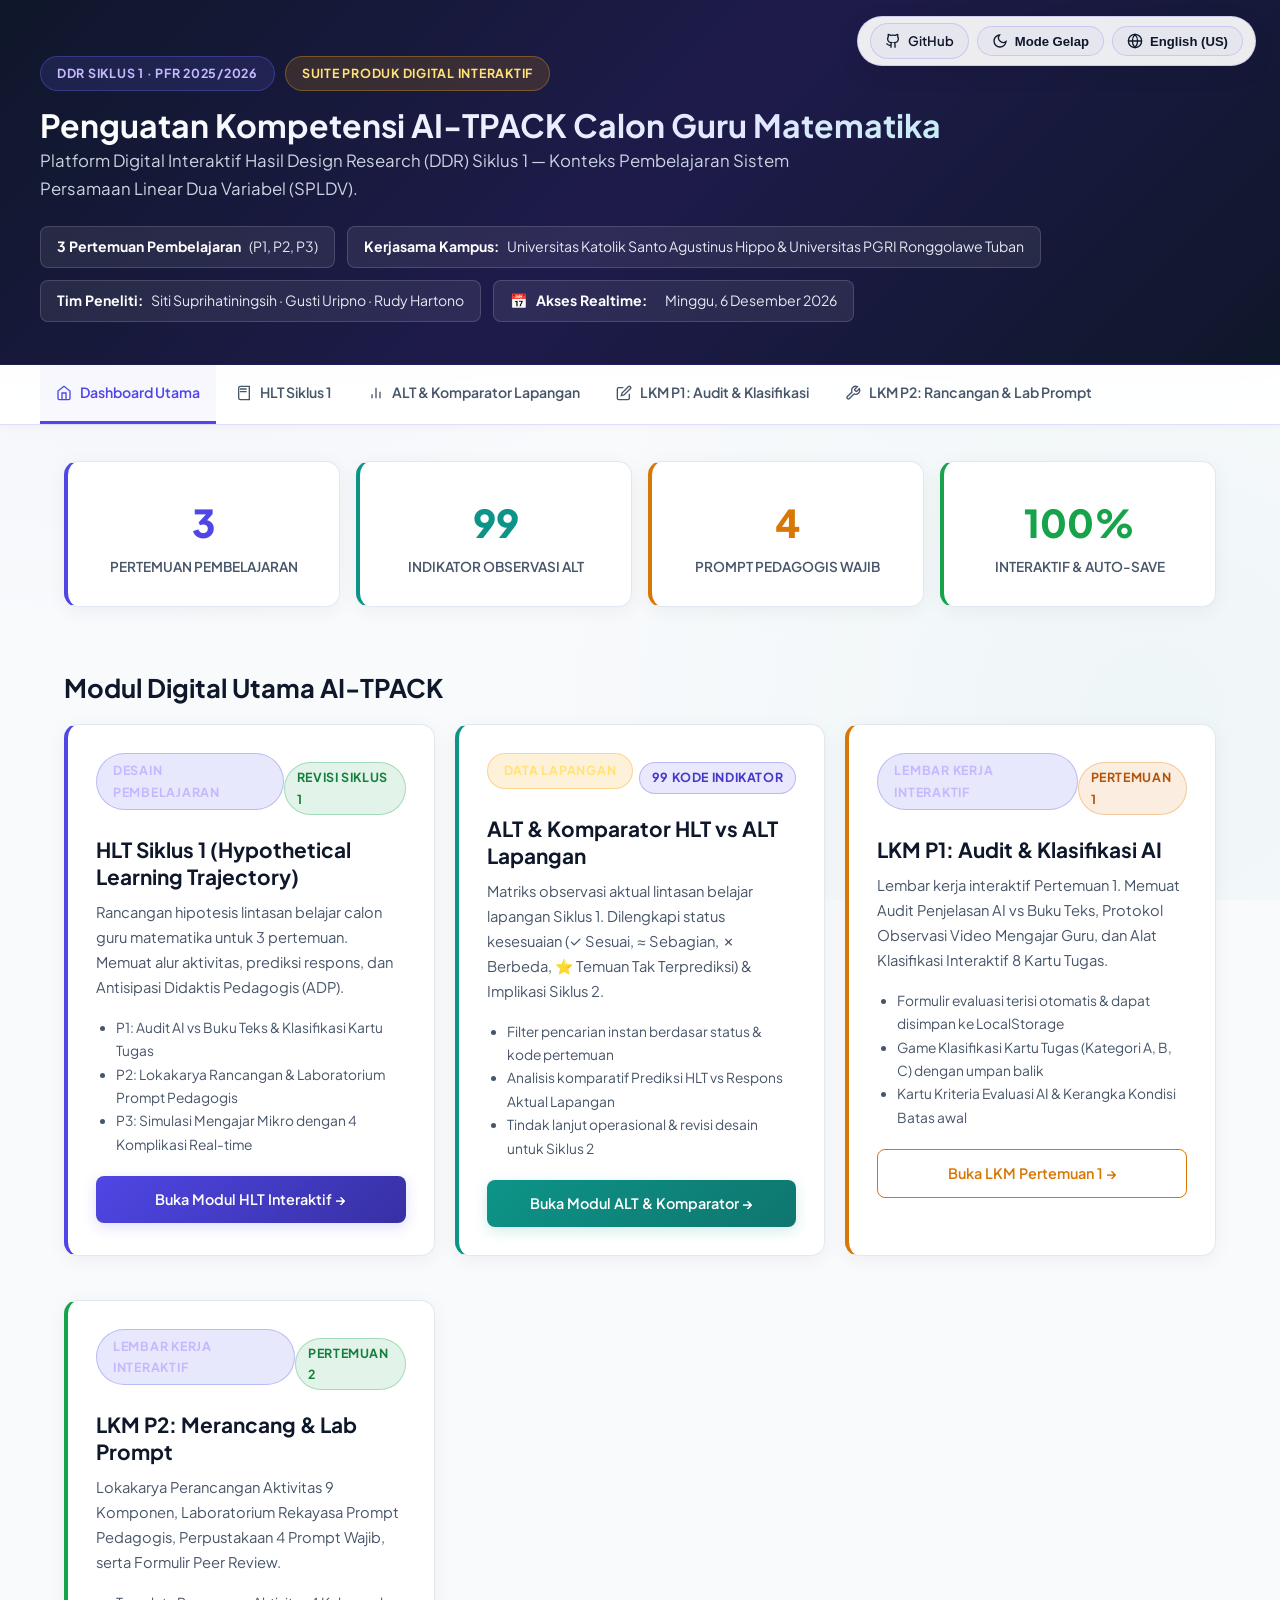
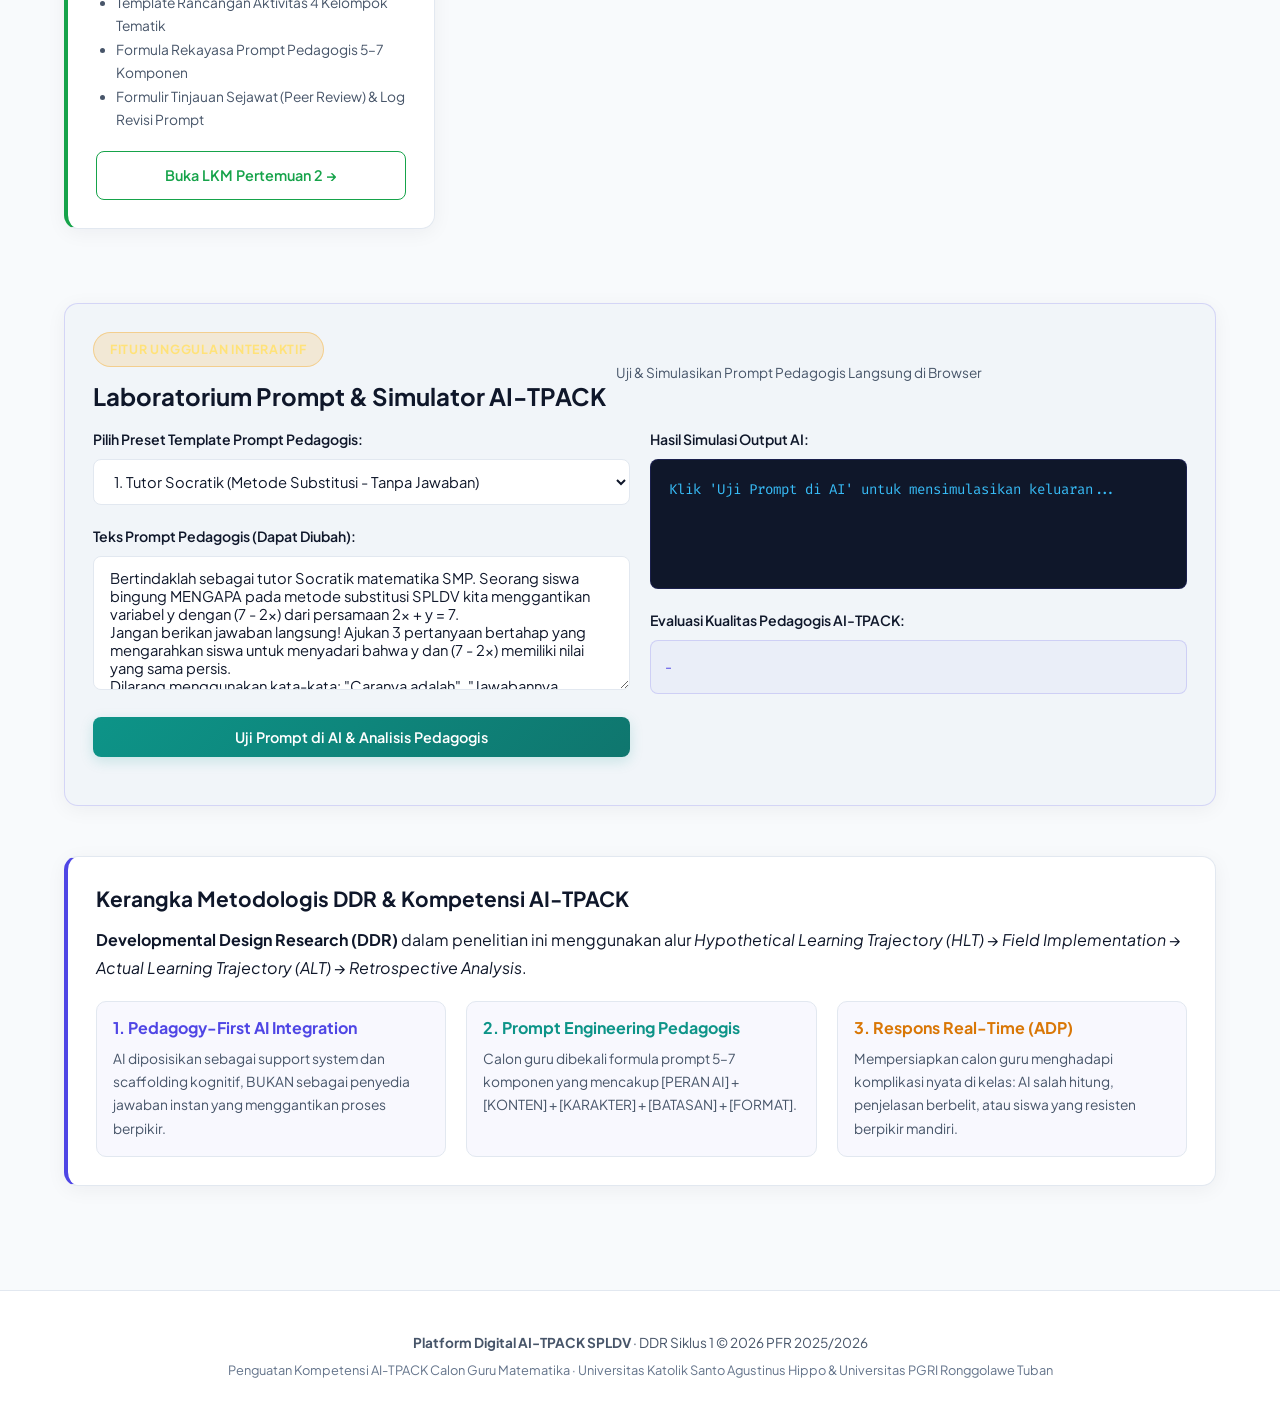
==== commit 53717b9b: "Update HLT revisions, real-time date auto-fill, and locked implementation dates" ====
--- a/index.html
+++ b/index.html
@@ -43,6 +43,7 @@
         <div class="meta-pill" data-id="<strong>3 Pertemuan Pembelajaran</strong> (P1, P2, P3)" data-en="<strong>3 Learning Sessions</strong> (P1, P2, P3)"><strong>3 Pertemuan Pembelajaran</strong> (P1, P2, P3)</div>
         <div class="meta-pill" data-id="<strong>Kerjasama Kampus:</strong> Universitas Katolik Santo Agustinus Hippo &amp; Universitas PGRI Ronggolawe Tuban" data-en="<strong>Institutional Collaboration:</strong> Universitas Katolik Santo Agustinus Hippo &amp; Universitas PGRI Ronggolawe Tuban"><strong>Kerjasama Kampus:</strong> Universitas Katolik Santo Agustinus Hippo &amp; Universitas PGRI Ronggolawe Tuban</div>
         <div class="meta-pill" data-id="<strong>Tim Peneliti:</strong> Siti Suprihatiningsih &middot; Gusti Uripno &middot; Rudy Hartono" data-en="<strong>Research Team:</strong> Siti Suprihatiningsih &middot; Gusti Uripno &middot; Rudy Hartono"><strong>Tim Peneliti:</strong> Siti Suprihatiningsih &middot; Gusti Uripno &middot; Rudy Hartono</div>
+        <div class="meta-pill">📅 <strong data-id="Akses Realtime:" data-en="Realtime Access:">Akses Realtime:</strong>&nbsp;<span class="realtime-date-text"></span></div>
       </div>
     </div>
   </header>
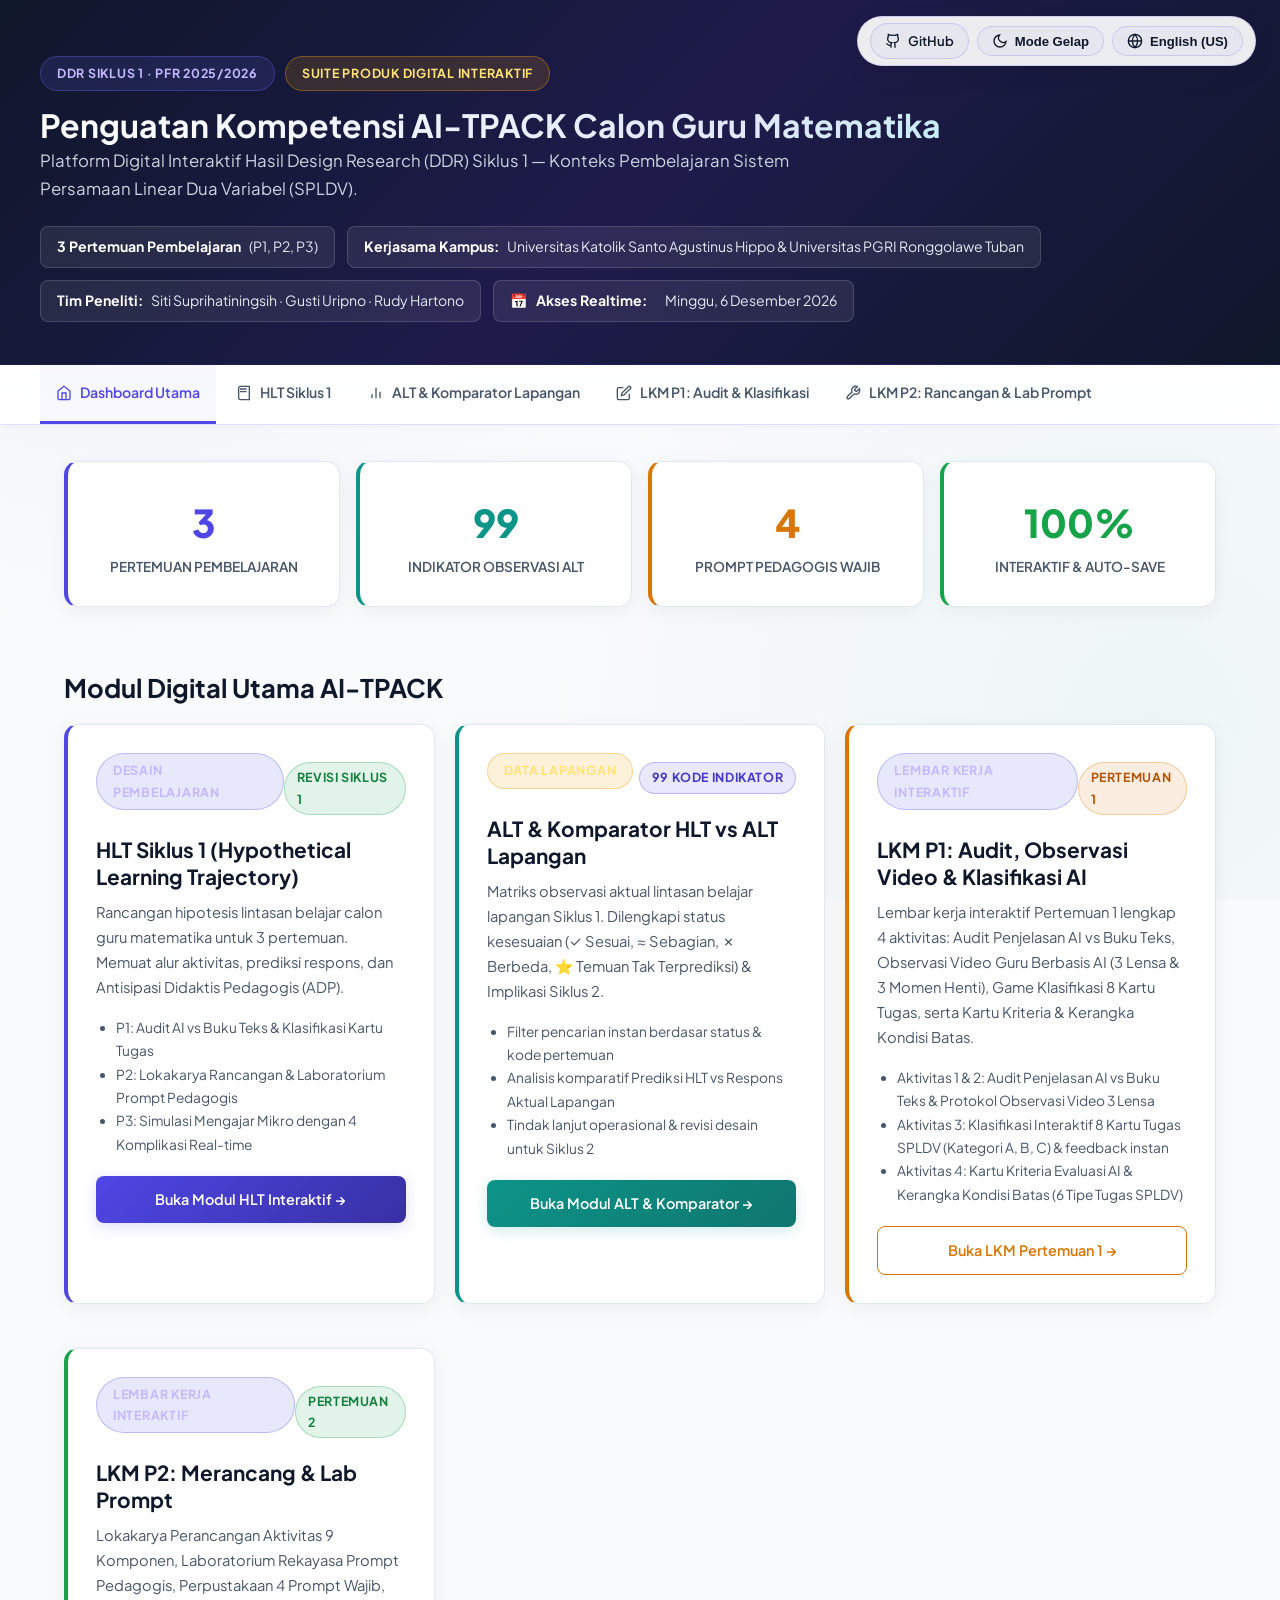
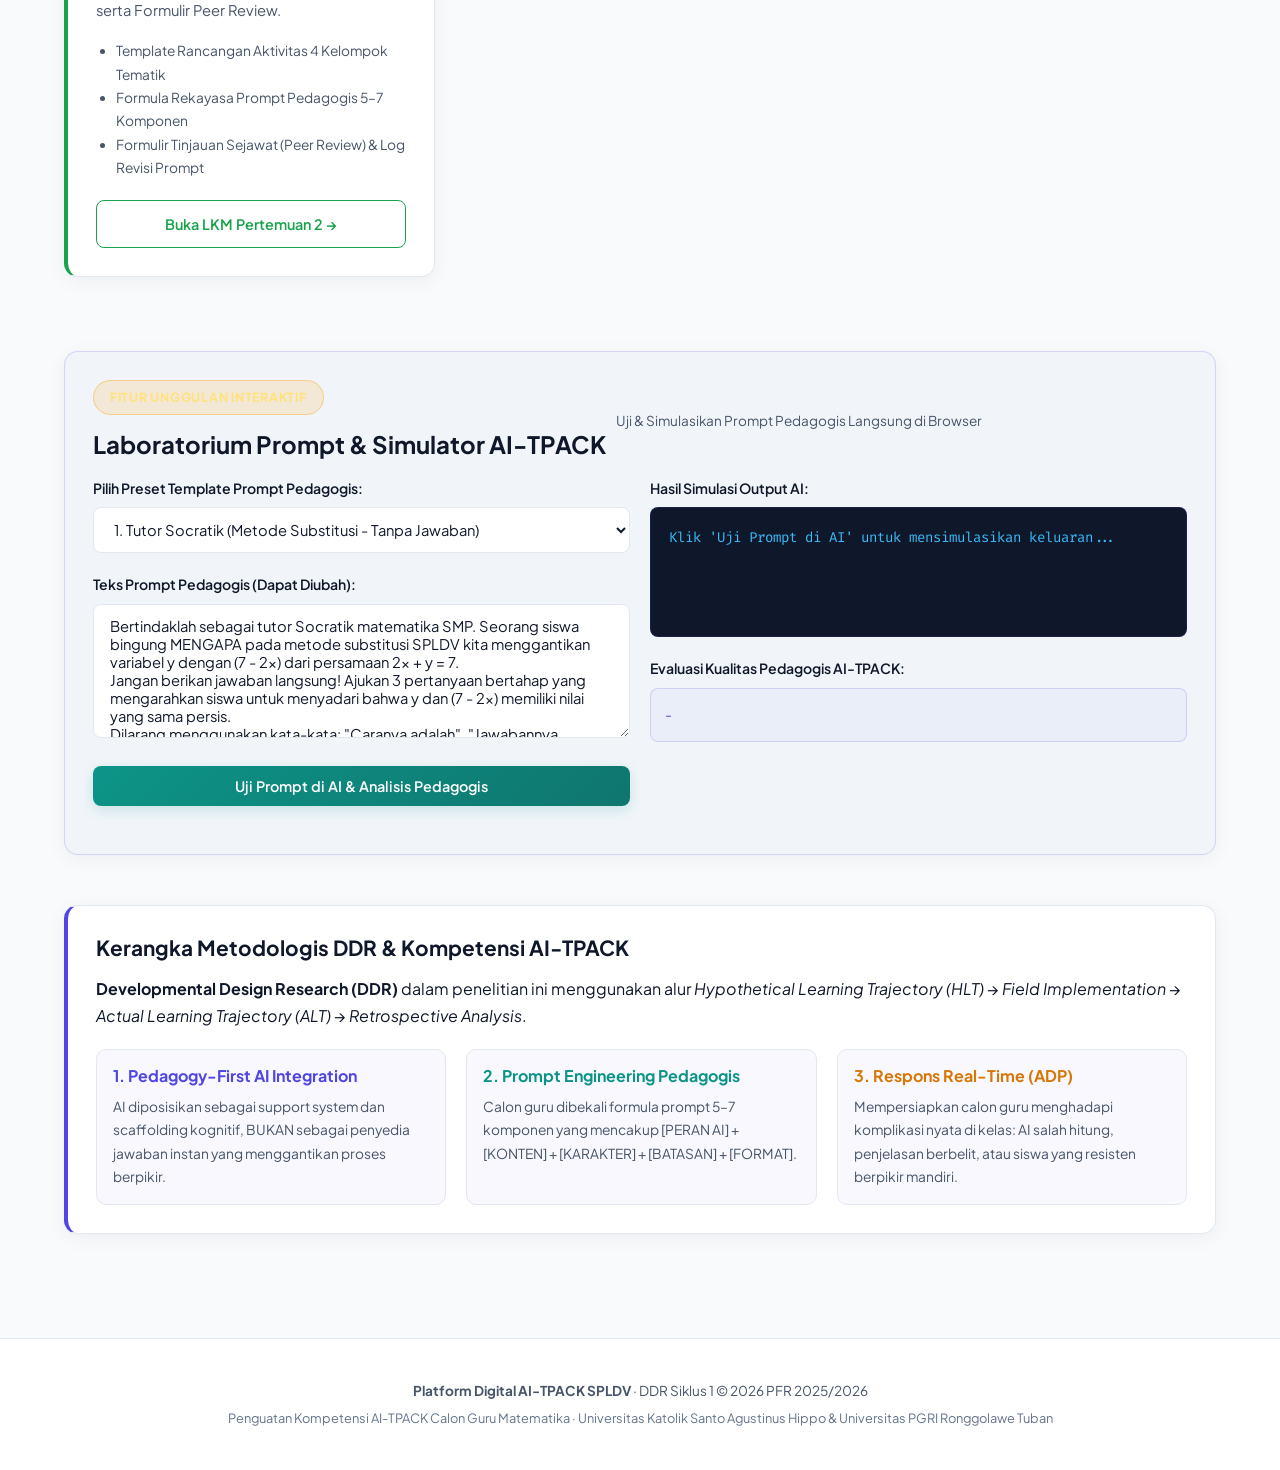
==== commit bda4d536: "Add Aktivitas 2 Video Observation and complete 4 activities to LKM P1 matching docx specification" ====
--- a/index.html
+++ b/index.html
@@ -163,14 +163,14 @@
               <span class="badge-tag" data-id="Lembar Kerja Interaktif" data-en="Interactive Worksheet">Lembar Kerja Interaktif</span>
               <span class="status-badge status-sebagian" data-id="Pertemuan 1" data-en="Session 1">Pertemuan 1</span>
             </div>
-            <h3 style="font-size:1.3rem; margin-bottom:10px;" data-id="LKM P1: Audit &amp; Klasifikasi AI" data-en="Worksheet 1: AI Audit &amp; Classification">LKM P1: Audit &amp; Klasifikasi AI</h3>
-            <p style="color:var(--text-muted); font-size:0.92rem; margin-bottom:16px;" data-id="Lembar kerja interaktif Pertemuan 1. Memuat Audit Penjelasan AI vs Buku Teks, Protokol Observasi Video Mengajar Guru, dan Alat Klasifikasi Interaktif 8 Kartu Tugas." data-en="Interactive worksheet for Session 1. Includes AI vs Textbook Audit, Video Observation Protocol, and Interactive 8 Task Card Classifier.">
-              Lembar kerja interaktif Pertemuan 1. Memuat Audit Penjelasan AI vs Buku Teks, Protokol Observasi Video Mengajar Guru, dan Alat Klasifikasi Interaktif 8 Kartu Tugas.
-            </p>
-            <ul style="color:var(--text-muted); font-size:0.86rem; margin-left:20px; margin-bottom:20px;">
-              <li data-id="Formulir evaluasi terisi otomatis &amp; dapat disimpan ke LocalStorage" data-en="Auto-fillable evaluation forms with local storage autosave">Formulir evaluasi terisi otomatis &amp; dapat disimpan ke LocalStorage</li>
-              <li data-id="Game Klasifikasi Kartu Tugas (Kategori A, B, C) dengan umpan balik" data-en="Task Card Classifier Game (Categories A, B, C) with instant feedback">Game Klasifikasi Kartu Tugas (Kategori A, B, C) dengan umpan balik</li>
-              <li data-id="Kartu Kriteria Evaluasi AI &amp; Kerangka Kondisi Batas awal" data-en="Initial AI Evaluation Criteria Card &amp; Boundary Framework">Kartu Kriteria Evaluasi AI &amp; Kerangka Kondisi Batas awal</li>
+            <h3 style="font-size:1.3rem; margin-bottom:10px;" data-id="LKM P1: Audit, Observasi Video &amp; Klasifikasi AI" data-en="Worksheet 1: AI Audit, Video Observation &amp; Classification">LKM P1: Audit, Observasi Video &amp; Klasifikasi AI</h3>
+            <p style="color:var(--text-muted); font-size:0.92rem; margin-bottom:16px;" data-id="Lembar kerja interaktif Pertemuan 1 lengkap 4 aktivitas: Audit Penjelasan AI vs Buku Teks, Observasi Video Guru Berbasis AI (3 Lensa &amp; 3 Momen Henti), Game Klasifikasi 8 Kartu Tugas, serta Kartu Kriteria &amp; Kerangka Kondisi Batas." data-en="Interactive Session 1 worksheet with 4 complete activities: AI vs Textbook Audit, Video Observation Protocol (3 Lenses &amp; 3 Pause Moments), 8 Task Card Classifier, and AI Evaluation Criteria &amp; Boundary Framework.">
+              Lembar kerja interaktif Pertemuan 1 lengkap 4 aktivitas: Audit Penjelasan AI vs Buku Teks, Observasi Video Guru Berbasis AI (3 Lensa &amp; 3 Momen Henti), Game Klasifikasi 8 Kartu Tugas, serta Kartu Kriteria &amp; Kerangka Kondisi Batas.
+            </p>
+            <ul style="color:var(--text-muted); font-size:0.86rem; margin-left:20px; margin-bottom:20px;">
+              <li data-id="Aktivitas 1 &amp; 2: Audit Penjelasan AI vs Buku Teks &amp; Protokol Observasi Video 3 Lensa" data-en="Activities 1 &amp; 2: AI vs Textbook Audit &amp; 3-Lens Video Observation Protocol">Aktivitas 1 &amp; 2: Audit Penjelasan AI vs Buku Teks &amp; Protokol Observasi Video 3 Lensa</li>
+              <li data-id="Aktivitas 3: Klasifikasi Interaktif 8 Kartu Tugas SPLDV (Kategori A, B, C) &amp; feedback instan" data-en="Activity 3: Interactive 8 Task Card Classification (Categories A, B, C) &amp; instant feedback">Aktivitas 3: Klasifikasi Interaktif 8 Kartu Tugas SPLDV (Kategori A, B, C) &amp; feedback instan</li>
+              <li data-id="Aktivitas 4: Kartu Kriteria Evaluasi AI &amp; Kerangka Kondisi Batas (6 Tipe Tugas SPLDV)" data-en="Activity 4: AI Evaluation Criteria Card &amp; Boundary Framework (6 SPLDV Task Types)">Aktivitas 4: Kartu Kriteria Evaluasi AI &amp; Kerangka Kondisi Batas (6 Tipe Tugas SPLDV)</li>
             </ul>
           </div>
           <a href="LKM_P1_Interactive.html" class="btn btn-outline" style="border-color:var(--gold); color:var(--gold);" data-id="Buka LKM Pertemuan 1 &rarr;" data-en="Open Session 1 Worksheet &rarr;">Buka LKM Pertemuan 1 &rarr;</a>
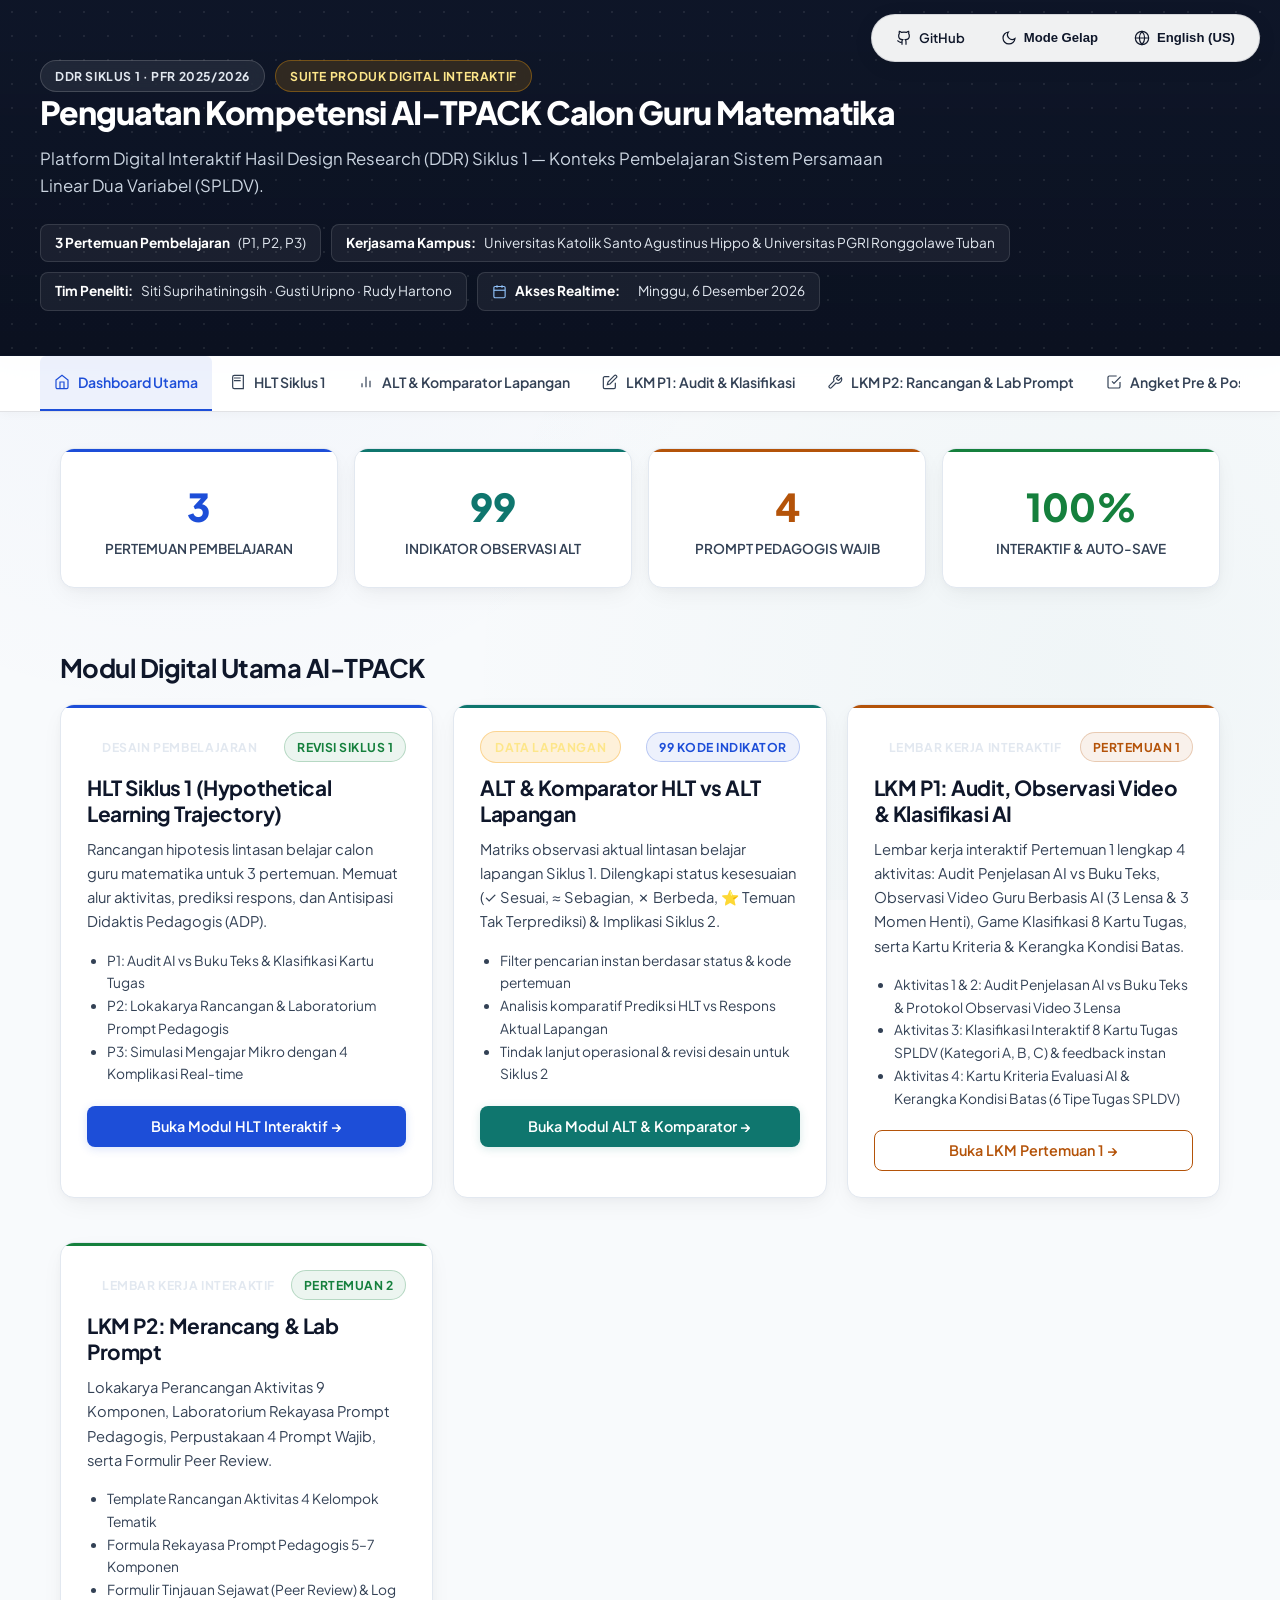
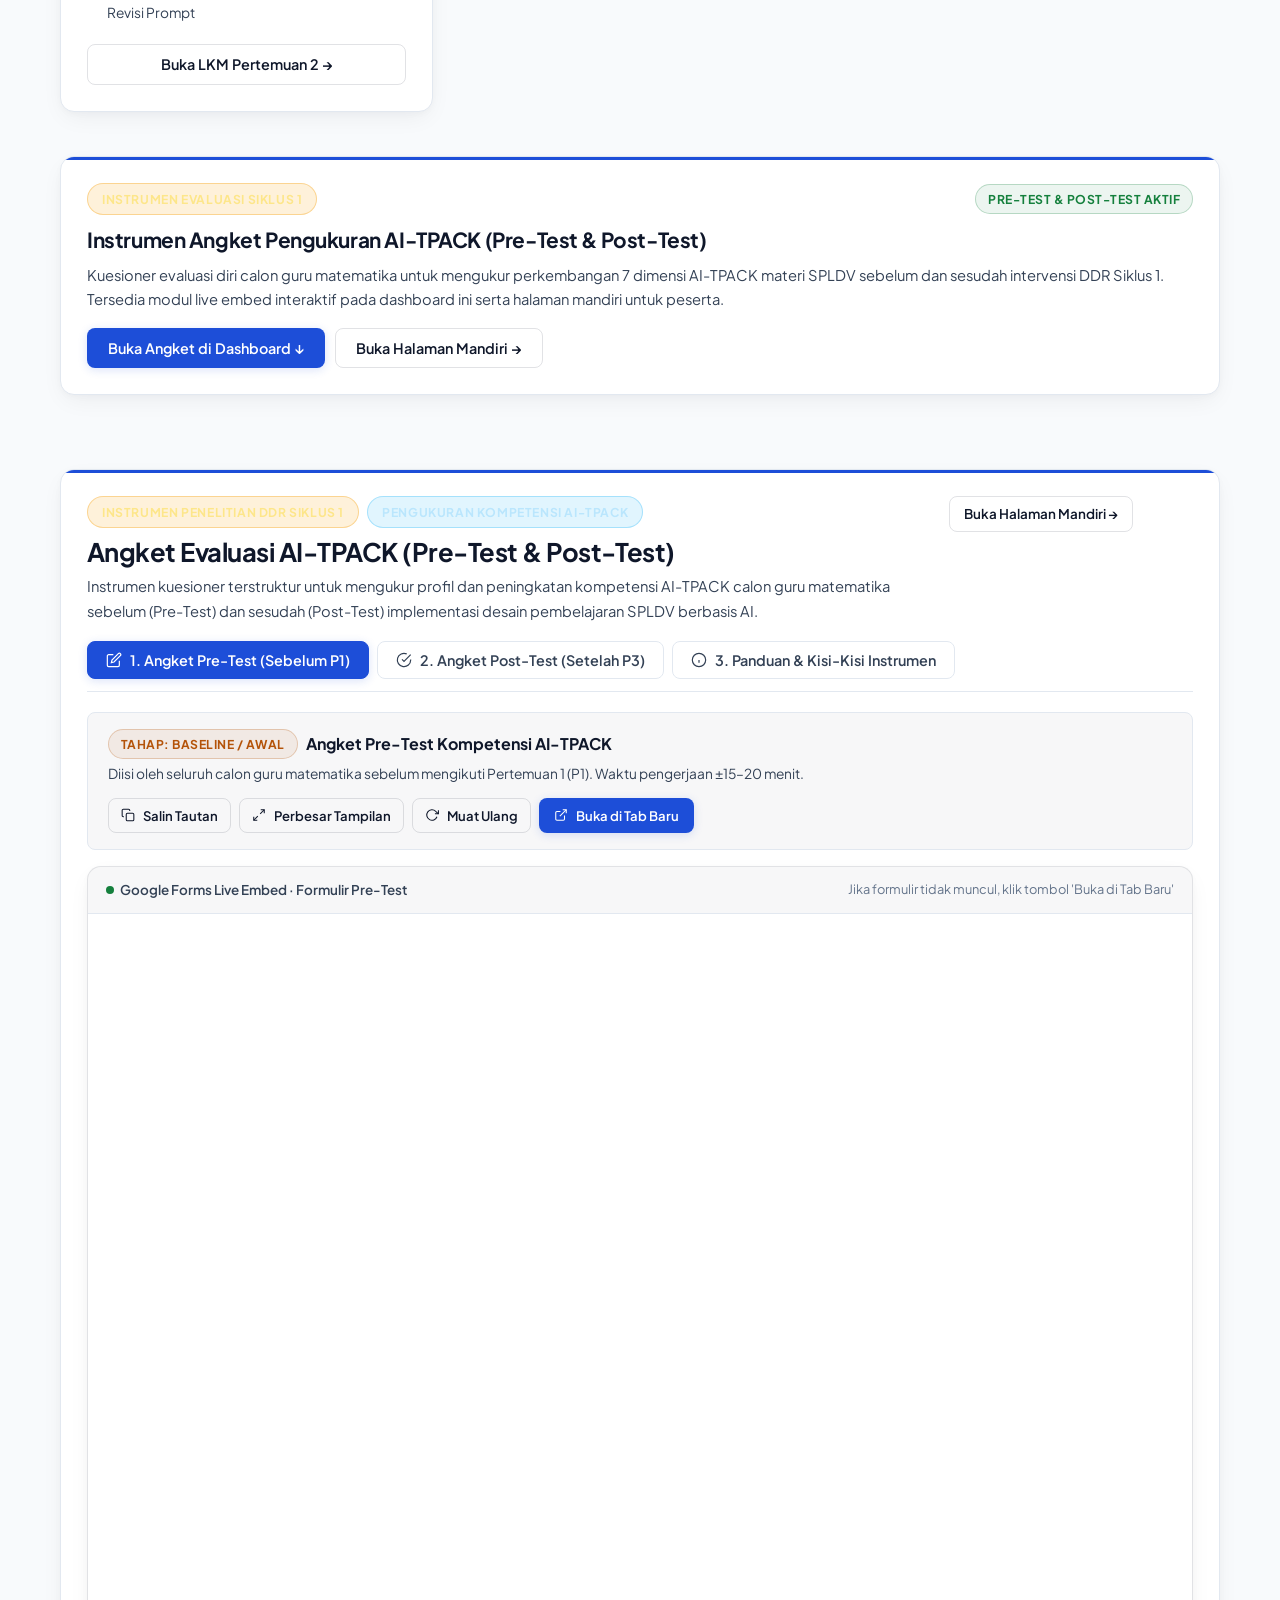
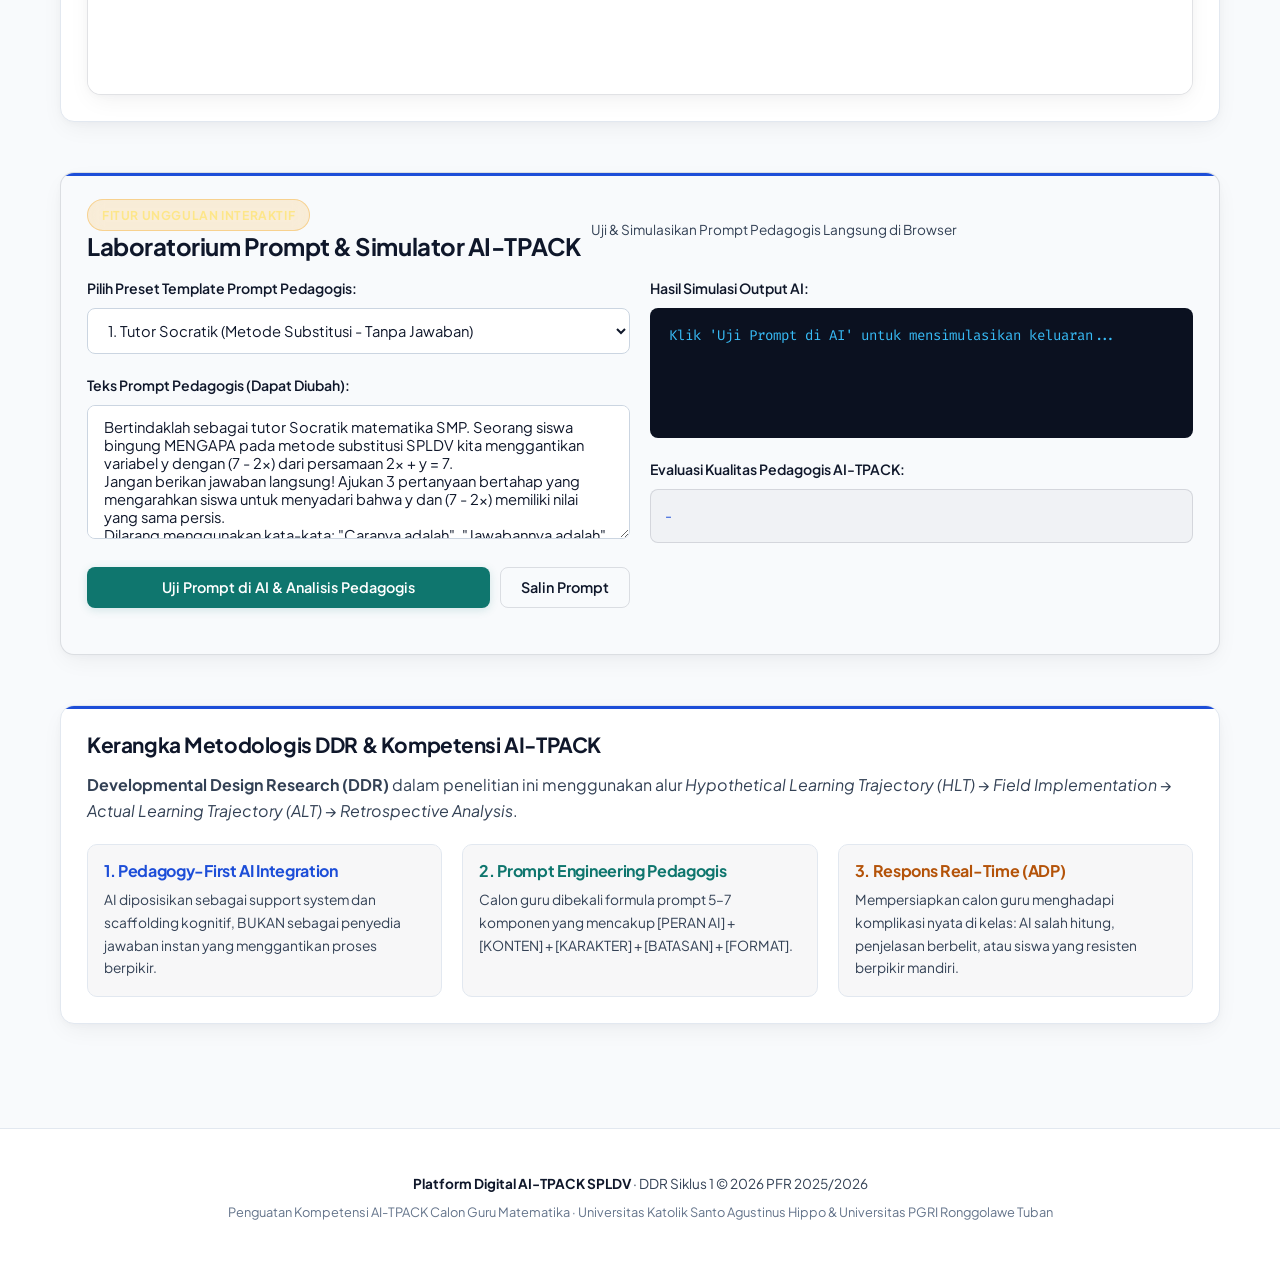
==== commit a44ec41c: "feat(ui-ux): overhaul UI/UX to Pro Max & OpenDesign standards, embed Pre/Post-Test surveys, add stan" ====
--- a/index.html
+++ b/index.html
@@ -43,7 +43,7 @@
         <div class="meta-pill" data-id="<strong>3 Pertemuan Pembelajaran</strong> (P1, P2, P3)" data-en="<strong>3 Learning Sessions</strong> (P1, P2, P3)"><strong>3 Pertemuan Pembelajaran</strong> (P1, P2, P3)</div>
         <div class="meta-pill" data-id="<strong>Kerjasama Kampus:</strong> Universitas Katolik Santo Agustinus Hippo &amp; Universitas PGRI Ronggolawe Tuban" data-en="<strong>Institutional Collaboration:</strong> Universitas Katolik Santo Agustinus Hippo &amp; Universitas PGRI Ronggolawe Tuban"><strong>Kerjasama Kampus:</strong> Universitas Katolik Santo Agustinus Hippo &amp; Universitas PGRI Ronggolawe Tuban</div>
         <div class="meta-pill" data-id="<strong>Tim Peneliti:</strong> Siti Suprihatiningsih &middot; Gusti Uripno &middot; Rudy Hartono" data-en="<strong>Research Team:</strong> Siti Suprihatiningsih &middot; Gusti Uripno &middot; Rudy Hartono"><strong>Tim Peneliti:</strong> Siti Suprihatiningsih &middot; Gusti Uripno &middot; Rudy Hartono</div>
-        <div class="meta-pill">📅 <strong data-id="Akses Realtime:" data-en="Realtime Access:">Akses Realtime:</strong>&nbsp;<span class="realtime-date-text"></span></div>
+        <div class="meta-pill"><svg width="15" height="15" viewBox="0 0 24 24" fill="none" stroke="currentColor" stroke-width="1.8"><rect x="3" y="4" width="18" height="18" rx="2" ry="2"/><line x1="16" y1="2" x2="16" y2="6"/><line x1="8" y1="2" x2="8" y2="6"/><line x1="3" y1="10" x2="21" y2="10"/></svg> <strong data-id="Akses Realtime:" data-en="Realtime Access:">Akses Realtime:</strong>&nbsp;<span class="realtime-date-text"></span></div>
       </div>
     </div>
   </header>
@@ -82,6 +82,12 @@
             <span data-id="LKM P2: Rancangan &amp; Lab Prompt" data-en="Worksheet 2: Design &amp; Prompt Lab">LKM P2: Rancangan &amp; Lab Prompt</span>
           </a>
         </li>
+        <li class="nav-item">
+          <a href="#angket-evaluasi">
+            <svg width="16" height="16" viewBox="0 0 24 24" fill="none" stroke="currentColor" stroke-width="2"><path d="M9 11l3 3L22 4"/><path d="M21 12v7a2 2 0 0 1-2 2H5a2 2 0 0 1-2-2V5a2 2 0 0 1 2-2h11"/></svg>
+            <span data-id="Angket Pre &amp; Post-Test" data-en="Pre &amp; Post-Test Survey">Angket Pre &amp; Post-Test</span>
+          </a>
+        </li>
       </ul>
     </div>
   </nav>
@@ -193,7 +199,226 @@
               <li data-id="Formulir Tinjauan Sejawat (Peer Review) &amp; Log Revisi Prompt" data-en="Peer Review Evaluation Matrix &amp; 5-Minute Revision Log">Formulir Tinjauan Sejawat (Peer Review) &amp; Log Revisi Prompt</li>
             </ul>
           </div>
-          <a href="LKM_P2_Interactive.html" class="btn btn-outline" style="border-color:var(--green); color:var(--green);" data-id="Buka LKM Pertemuan 2 &rarr;" data-en="Open Session 2 Worksheet &rarr;">Buka LKM Pertemuan 2 &rarr;</a>
+          <a href="LKM_P2_Interactive.html" class="btn btn-outline" style="border-color:var(--border-color);" data-id="Buka LKM Pertemuan 2 &rarr;" data-en="Open Session 2 Worksheet &rarr;">Buka LKM Pertemuan 2 &rarr;</a>
+        </div>
+
+        <!-- CARD 5: BENTO FEATURED ANGKET PRE & POST-TEST -->
+        <div class="card card-primary" style="display:flex; flex-direction:column; justify-space-between; grid-column: 1 / -1;">
+          <div>
+            <div style="display:flex; justify-content:space-between; align-items:center; margin-bottom:12px; flex-wrap:wrap; gap:8px;">
+              <span class="badge-tag gold" data-id="Instrumen Evaluasi Siklus 1" data-en="Cycle 1 Evaluation Instrument">Instrumen Evaluasi Siklus 1</span>
+              <span class="status-badge status-sesuai" data-id="Pre-Test &amp; Post-Test Aktif" data-en="Pre &amp; Post-Test Active">Pre-Test &amp; Post-Test Aktif</span>
+            </div>
+            <h3 style="font-size:1.3rem; margin-bottom:10px;" data-id="Instrumen Angket Pengukuran AI-TPACK (Pre-Test &amp; Post-Test)" data-en="AI-TPACK Measurement Survey Instruments (Pre-Test &amp; Post-Test)">Instrumen Angket Pengukuran AI-TPACK (Pre-Test &amp; Post-Test)</h3>
+            <p style="color:var(--text-muted); font-size:0.92rem; margin-bottom:16px;" data-id="Kuesioner evaluasi diri calon guru matematika untuk mengukur perkembangan 7 dimensi AI-TPACK materi SPLDV sebelum dan sesudah intervensi DDR Siklus 1. Tersedia modul live embed interaktif pada dashboard ini serta halaman mandiri untuk peserta." data-en="Self-assessment survey for pre-service math teachers measuring 7 AI-TPACK dimensions in SPLDV before and after Cycle 1 DDR intervention. Accessible via live interactive embed on this dashboard and as a dedicated standalone page.">
+              Kuesioner evaluasi diri calon guru matematika untuk mengukur perkembangan 7 dimensi AI-TPACK materi SPLDV sebelum dan sesudah intervensi DDR Siklus 1. Tersedia modul live embed interaktif pada dashboard ini serta halaman mandiri untuk peserta.
+            </p>
+          </div>
+          <div style="display:flex; gap:10px; flex-wrap:wrap;">
+            <a href="#angket-evaluasi" class="btn btn-primary" data-id="Buka Angket di Dashboard &darr;" data-en="Open Survey on Dashboard &darr;">
+              <svg width="15" height="15" viewBox="0 0 24 24" fill="none" stroke="currentColor" stroke-width="1.8"><line x1="12" y1="5" x2="12" y2="19"/><polyline points="19 12 12 19 5 12"/></svg>
+              <span data-id="Buka Angket di Dashboard &darr;" data-en="Open Survey on Dashboard &darr;">Buka Angket di Dashboard &darr;</span>
+            </a>
+            <a href="Angket_Pre_Post_Test.html" class="btn btn-outline" data-id="Buka Halaman Mandiri &rarr;" data-en="Open Standalone Page &rarr;">
+              <svg width="15" height="15" viewBox="0 0 24 24" fill="none" stroke="currentColor" stroke-width="1.8"><path d="M18 13v6a2 2 0 0 1-2 2H5a2 2 0 0 1-2-2V8a2 2 0 0 1 2-2h6"/><polyline points="15 3 21 3 21 9"/><line x1="10" y1="14" x2="21" y2="3"/></svg>
+              <span data-id="Buka Halaman Mandiri &rarr;" data-en="Open Standalone Page &rarr;">Buka Halaman Mandiri &rarr;</span>
+            </a>
+          </div>
+        </div>
+
+      </div>
+    </section>
+
+    <!-- INSTRUMEN EVALUASI: ANGKET PRE-TEST & POST-TEST AI-TPACK -->
+    <section id="angket-evaluasi" style="margin-bottom: 50px;">
+      <div class="card card-primary">
+        
+        <div style="display:flex; justify-space-between; align-items:flex-start; margin-bottom:18px; flex-wrap:wrap; gap:12px;">
+          <div>
+            <div style="display:flex; gap:8px; flex-wrap:wrap; margin-bottom:8px;">
+              <span class="badge-tag gold" data-id="Instrumen Penelitian DDR Siklus 1" data-en="DDR Cycle 1 Research Instrument">Instrumen Penelitian DDR Siklus 1</span>
+              <span class="badge-tag primary" data-id="Pengukuran Kompetensi AI-TPACK" data-en="AI-TPACK Competency Measurement">Pengukuran Kompetensi AI-TPACK</span>
+            </div>
+            <h2 style="font-size:1.6rem;" data-id="Angket Evaluasi AI-TPACK (Pre-Test &amp; Post-Test)" data-en="AI-TPACK Evaluation Questionnaires (Pre-Test &amp; Post-Test)">Angket Evaluasi AI-TPACK (Pre-Test &amp; Post-Test)</h2>
+            <p style="color:var(--text-muted); font-size:0.92rem; max-width:850px; margin-top:6px;" data-id="Instrumen kuesioner terstruktur untuk mengukur profil dan peningkatan kompetensi AI-TPACK calon guru matematika sebelum (Pre-Test) dan sesudah (Post-Test) implementasi desain pembelajaran SPLDV berbasis AI." data-en="Structured questionnaire instrument to measure the profile and enhancement of AI-TPACK competencies among pre-service mathematics teachers before (Pre-Test) and after (Post-Test) the AI-integrated SPLDV learning implementation.">
+              Instrumen kuesioner terstruktur untuk mengukur profil dan peningkatan kompetensi AI-TPACK calon guru matematika sebelum (Pre-Test) dan sesudah (Post-Test) implementasi desain pembelajaran SPLDV berbasis AI.
+            </p>
+          </div>
+          <div style="display:flex; gap:8px; flex-wrap:wrap;">
+            <a href="Angket_Pre_Post_Test.html" class="btn btn-outline" style="font-size:0.84rem; padding:8px 14px;" data-id="Buka Halaman Mandiri &rarr;" data-en="Open Standalone Page &rarr;">
+              <svg width="15" height="15" viewBox="0 0 24 24" fill="none" stroke="currentColor" stroke-width="1.8"><path d="M18 13v6a2 2 0 0 1-2 2H5a2 2 0 0 1-2-2V8a2 2 0 0 1 2-2h6"/><polyline points="15 3 21 3 21 9"/><line x1="10" y1="14" x2="21" y2="3"/></svg>
+              <span data-id="Halaman Mandiri" data-en="Standalone Page">Halaman Mandiri</span>
+            </a>
+          </div>
+        </div>
+
+        <!-- TABS CONTROLLER -->
+        <div class="eval-tabs">
+          <button type="button" class="eval-tab-btn active" data-tab="tab-pretest">
+            <svg width="16" height="16" viewBox="0 0 24 24" fill="none" stroke="currentColor" stroke-width="1.8"><path d="M11 4H4a2 2 0 0 0-2 2v14a2 2 0 0 0 2 2h14a2 2 0 0 0 2-2v-7"/><path d="M18.5 2.5a2.121 2.121 0 0 1 3 3L12 15l-4 1 1-4 9.5-9.5z"/></svg>
+            <span data-id="1. Angket Pre-Test (Sebelum P1)" data-en="1. Pre-Test Survey (Before S1)">1. Angket Pre-Test (Sebelum P1)</span>
+          </button>
+          <button type="button" class="eval-tab-btn" data-tab="tab-posttest">
+            <svg width="16" height="16" viewBox="0 0 24 24" fill="none" stroke="currentColor" stroke-width="1.8"><path d="M22 11.08V12a10 10 0 1 1-5.93-9.14"/><polyline points="22 4 12 14.01 9 11.01"/></svg>
+            <span data-id="2. Angket Post-Test (Setelah P3)" data-en="2. Post-Test Survey (After S3)">2. Angket Post-Test (Setelah P3)</span>
+          </button>
+          <button type="button" class="eval-tab-btn" data-tab="tab-pedoman">
+            <svg width="16" height="16" viewBox="0 0 24 24" fill="none" stroke="currentColor" stroke-width="1.8"><circle cx="12" cy="12" r="10"/><line x1="12" y1="16" x2="12" y2="12"/><line x1="12" y1="8" x2="12.01" y2="8"/></svg>
+            <span data-id="3. Panduan &amp; Kisi-Kisi Instrumen" data-en="3. Guide &amp; Instrument Grid">3. Panduan &amp; Kisi-Kisi Instrumen</span>
+          </button>
+        </div>
+
+        <!-- TAB CONTENT 1: PRE-TEST -->
+        <div id="tab-pretest" class="eval-tab-content active">
+          <div style="background:var(--bg-glass); border:1px solid var(--border-subtle); border-radius:var(--radius-sm); padding:16px 20px; margin-bottom:16px; display:flex; justify-content:space-between; align-items:center; flex-wrap:wrap; gap:12px;">
+            <div>
+              <div style="display:flex; align-items:center; gap:8px; margin-bottom:4px;">
+                <span class="status-badge status-sebagian" data-id="Tahap: Baseline / Awal" data-en="Stage: Baseline / Initial">Tahap: Baseline / Awal</span>
+                <strong style="color:var(--heading-color);" data-id="Angket Pre-Test Kompetensi AI-TPACK" data-en="AI-TPACK Competency Pre-Test Survey">Angket Pre-Test Kompetensi AI-TPACK</strong>
+              </div>
+              <p style="font-size:0.86rem; color:var(--text-muted); margin:0;" data-id="Diisi oleh seluruh calon guru matematika sebelum mengikuti Pertemuan 1 (P1). Waktu pengerjaan &plusmn;15–20 menit." data-en="Completed by all pre-service mathematics teachers prior to Session 1 (P1). Estimated time &plusmn;15–20 minutes.">
+                Diisi oleh seluruh calon guru matematika sebelum mengikuti Pertemuan 1 (P1). Waktu pengerjaan &plusmn;15–20 menit.
+              </p>
+            </div>
+            <div style="display:flex; gap:8px; flex-wrap:wrap;">
+              <button type="button" class="btn btn-outline" style="font-size:0.82rem; padding:8px 12px;" onclick="copyToClipboard('https://docs.google.com/forms/d/e/1FAIpQLScq99RoVUNHSwGgzxBLHiZ55tTQeB0n_FnEeejsKP7SAAkc4g/viewform', this)">
+                <svg width="14" height="14" viewBox="0 0 24 24" fill="none" stroke="currentColor" stroke-width="1.8"><rect x="9" y="9" width="13" height="13" rx="2" ry="2"/><path d="M5 15H4a2 2 0 0 1-2-2V4a2 2 0 0 1 2-2h9a2 2 0 0 1 2 2v1"/></svg>
+                <span data-id="Salin Tautan" data-en="Copy Link">Salin Tautan</span>
+              </button>
+              <button type="button" class="btn btn-outline" style="font-size:0.82rem; padding:8px 12px;" onclick="toggleIframeExpand('container-pretest', this)">
+                <svg width="14" height="14" viewBox="0 0 24 24" fill="none" stroke="currentColor" stroke-width="1.8"><polyline points="15 3 21 3 21 9"/><polyline points="9 21 3 21 3 15"/><line x1="21" y1="3" x2="14" y2="10"/><line x1="3" y1="21" x2="10" y2="14"/></svg>
+                <span data-id="Perbesar Tampilan" data-en="Expand View">Perbesar Tampilan</span>
+              </button>
+              <button type="button" class="btn btn-outline" style="font-size:0.82rem; padding:8px 12px;" onclick="document.getElementById('iframe-pretest').src = document.getElementById('iframe-pretest').src;">
+                <svg width="14" height="14" viewBox="0 0 24 24" fill="none" stroke="currentColor" stroke-width="1.8"><polyline points="23 4 23 10 17 10"/><path d="M20.49 15a9 9 0 1 1-2.12-9.36L23 10"/></svg>
+                <span data-id="Muat Ulang" data-en="Reload">Muat Ulang</span>
+              </button>
+              <a href="https://docs.google.com/forms/d/e/1FAIpQLScq99RoVUNHSwGgzxBLHiZ55tTQeB0n_FnEeejsKP7SAAkc4g/viewform" target="_blank" rel="noopener noreferrer" class="btn btn-primary" style="font-size:0.82rem; padding:8px 14px;">
+                <svg width="14" height="14" viewBox="0 0 24 24" fill="none" stroke="currentColor" stroke-width="1.8"><path d="M18 13v6a2 2 0 0 1-2 2H5a2 2 0 0 1-2-2V8a2 2 0 0 1 2-2h6"/><polyline points="15 3 21 3 21 9"/><line x1="10" y1="14" x2="21" y2="3"/></svg>
+                <span data-id="Buka di Tab Baru" data-en="Open in New Tab">Buka di Tab Baru</span>
+              </a>
+            </div>
+          </div>
+
+          <!-- EMBEDDED PRE-TEST IFRAME -->
+          <div class="form-iframe-wrapper">
+            <div class="form-iframe-header">
+              <span style="font-size:0.84rem; font-weight:600; color:var(--text-muted); display:inline-flex; align-items:center; gap:6px;">
+                <span style="display:inline-block; width:8px; height:8px; border-radius:50%; background:#15803d;"></span>
+                <span data-id="Google Forms Live Embed &middot; Formulir Pre-Test" data-en="Google Forms Live Embed &middot; Pre-Test Form">Google Forms Live Embed &middot; Formulir Pre-Test</span>
+              </span>
+              <span style="font-size:0.8rem; color:var(--text-dim);" data-id="Jika formulir tidak muncul, klik tombol 'Buka di Tab Baru'" data-en="If the form does not appear, click 'Open in New Tab'">Jika formulir tidak muncul, klik tombol 'Buka di Tab Baru'</span>
+            </div>
+            <div id="container-pretest" class="form-iframe-container">
+              <iframe id="iframe-pretest" src="https://docs.google.com/forms/d/e/1FAIpQLScq99RoVUNHSwGgzxBLHiZ55tTQeB0n_FnEeejsKP7SAAkc4g/viewform?embedded=true" width="100%" height="100%" frameborder="0" marginheight="0" marginwidth="0">Memuat Formulir Pre-Test…</iframe>
+            </div>
+          </div>
+        </div>
+
+        <!-- TAB CONTENT 2: POST-TEST -->
+        <div id="tab-posttest" class="eval-tab-content">
+          <div style="background:var(--bg-glass); border:1px solid var(--border-subtle); border-radius:var(--radius-sm); padding:16px 20px; margin-bottom:16px; display:flex; justify-content:space-between; align-items:center; flex-wrap:wrap; gap:12px;">
+            <div>
+              <div style="display:flex; align-items:center; gap:8px; margin-bottom:4px;">
+                <span class="status-badge status-sesuai" data-id="Tahap: Evaluasi Akhir / Post-Test" data-en="Stage: Final Evaluation / Post-Test">Tahap: Evaluasi Akhir / Post-Test</span>
+                <strong style="color:var(--heading-color);" data-id="Angket Post-Test Kompetensi AI-TPACK" data-en="AI-TPACK Competency Post-Test Survey">Angket Post-Test Kompetensi AI-TPACK</strong>
+              </div>
+              <p style="font-size:0.86rem; color:var(--text-muted); margin:0;" data-id="Diisi oleh seluruh calon guru matematika setelah menyelesaikan Pertemuan 3 (Simulasi Mengajar Mikro &amp; Refleksi Akhir)." data-en="Completed by all pre-service mathematics teachers after concluding Session 3 (Microteaching Simulation &amp; Final Reflection).">
+                Diisi oleh seluruh calon guru matematika setelah menyelesaikan Pertemuan 3 (Simulasi Mengajar Mikro &amp; Refleksi Akhir).
+              </p>
+            </div>
+            <div style="display:flex; gap:8px; flex-wrap:wrap;">
+              <button type="button" class="btn btn-outline" style="font-size:0.82rem; padding:8px 12px;" onclick="copyToClipboard('https://docs.google.com/forms/d/e/1FAIpQLSdo_hLqxfZ5ND2d6FCdmsNoLI2Q9G5TM1POkb4n92Kr2VyPEg/viewform', this)">
+                <svg width="14" height="14" viewBox="0 0 24 24" fill="none" stroke="currentColor" stroke-width="1.8"><rect x="9" y="9" width="13" height="13" rx="2" ry="2"/><path d="M5 15H4a2 2 0 0 1-2-2V4a2 2 0 0 1 2-2h9a2 2 0 0 1 2 2v1"/></svg>
+                <span data-id="Salin Tautan" data-en="Copy Link">Salin Tautan</span>
+              </button>
+              <button type="button" class="btn btn-outline" style="font-size:0.82rem; padding:8px 12px;" onclick="toggleIframeExpand('container-posttest', this)">
+                <svg width="14" height="14" viewBox="0 0 24 24" fill="none" stroke="currentColor" stroke-width="1.8"><polyline points="15 3 21 3 21 9"/><polyline points="9 21 3 21 3 15"/><line x1="21" y1="3" x2="14" y2="10"/><line x1="3" y1="21" x2="10" y2="14"/></svg>
+                <span data-id="Perbesar Tampilan" data-en="Expand View">Perbesar Tampilan</span>
+              </button>
+              <button type="button" class="btn btn-outline" style="font-size:0.82rem; padding:8px 12px;" onclick="document.getElementById('iframe-posttest').src = document.getElementById('iframe-posttest').src;">
+                <svg width="14" height="14" viewBox="0 0 24 24" fill="none" stroke="currentColor" stroke-width="1.8"><polyline points="23 4 23 10 17 10"/><path d="M20.49 15a9 9 0 1 1-2.12-9.36L23 10"/></svg>
+                <span data-id="Muat Ulang" data-en="Reload">Muat Ulang</span>
+              </button>
+              <a href="https://docs.google.com/forms/d/e/1FAIpQLSdo_hLqxfZ5ND2d6FCdmsNoLI2Q9G5TM1POkb4n92Kr2VyPEg/viewform" target="_blank" rel="noopener noreferrer" class="btn btn-secondary" style="font-size:0.82rem; padding:8px 14px;">
+                <svg width="14" height="14" viewBox="0 0 24 24" fill="none" stroke="currentColor" stroke-width="1.8"><path d="M18 13v6a2 2 0 0 1-2 2H5a2 2 0 0 1-2-2V8a2 2 0 0 1 2-2h6"/><polyline points="15 3 21 3 21 9"/><line x1="10" y1="14" x2="21" y2="3"/></svg>
+                <span data-id="Buka di Tab Baru" data-en="Open in New Tab">Buka di Tab Baru</span>
+              </a>
+            </div>
+          </div>
+
+          <!-- EMBEDDED POST-TEST IFRAME -->
+          <div class="form-iframe-wrapper">
+            <div class="form-iframe-header">
+              <span style="font-size:0.84rem; font-weight:600; color:var(--text-muted); display:inline-flex; align-items:center; gap:6px;">
+                <span style="display:inline-block; width:8px; height:8px; border-radius:50%; background:#0f766e;"></span>
+                <span data-id="Google Forms Live Embed &middot; Formulir Post-Test" data-en="Google Forms Live Embed &middot; Post-Test Form">Google Forms Live Embed &middot; Formulir Post-Test</span>
+              </span>
+              <span style="font-size:0.8rem; color:var(--text-dim);" data-id="Jika formulir tidak muncul, klik tombol 'Buka di Tab Baru'" data-en="If the form does not appear, click 'Open in New Tab'">Jika formulir tidak muncul, klik tombol 'Buka di Tab Baru'</span>
+            </div>
+            <div id="container-posttest" class="form-iframe-container">
+              <iframe id="iframe-posttest" src="https://docs.google.com/forms/d/e/1FAIpQLSdo_hLqxfZ5ND2d6FCdmsNoLI2Q9G5TM1POkb4n92Kr2VyPEg/viewform?embedded=true" width="100%" height="100%" frameborder="0" marginheight="0" marginwidth="0">Memuat Formulir Post-Test…</iframe>
+            </div>
+          </div>
+        </div>
+
+        <!-- TAB CONTENT 3: PEDOMAN & KISI-KISI -->
+        <div id="tab-pedoman" class="eval-tab-content">
+          <div style="background:var(--bg-glass); border:1px solid var(--border-subtle); border-radius:var(--radius-sm); padding:20px; margin-bottom:20px;">
+            <h3 style="font-size:1.15rem; color:var(--heading-color); margin-bottom:10px;" data-id="Kerangka Dimensi Pengukuran AI-TPACK dalam Materi SPLDV" data-en="Measurement Dimensions of AI-TPACK Framework in SPLDV">Kerangka Dimensi Pengukuran AI-TPACK dalam Materi SPLDV</h3>
+            <p style="font-size:0.88rem; color:var(--text-muted); margin-bottom:16px;" data-id="Pengembangan instrumen ini mengadaptasi kerangka kerja Mishra &amp; Koehler (2006) yang diperluas dengan AI Pedagogical Knowledge (AI-PK) dan AI Content Knowledge (AI-CK) untuk calon guru matematika:" data-en="The development of this instrument adapts Mishra &amp; Koehler's (2006) framework extended with AI Pedagogical Knowledge (AI-PK) and AI Content Knowledge (AI-CK) for pre-service math teachers:">
+              Pengembangan instrumen ini mengadaptasi kerangka kerja Mishra &amp; Koehler (2006) yang diperluas dengan AI Pedagogical Knowledge (AI-PK) dan AI Content Knowledge (AI-CK) untuk calon guru matematika:
+            </p>
+
+            <div class="grid-3" style="margin-bottom:16px;">
+              <div style="background:var(--bg-card); border:1px solid var(--border-subtle); border-radius:var(--radius-sm); padding:14px;">
+                <strong style="color:var(--primary); font-size:0.9rem;" data-id="1. AI-TK (AI Technological Knowledge)" data-en="1. AI-TK (AI Technological Knowledge)">1. AI-TK (AI Technological Knowledge)</strong>
+                <p style="font-size:0.82rem; color:var(--text-muted); margin-top:6px;" data-id="Kemampuan mengoperasikan AI generatif, memahami batasan halusinasi model, dan parameter rekayasa prompt (system prompt, temperature, constraints)." data-en="Ability to operate generative AI tools, understand hallucination limits, and engineer prompt parameters (system prompt, constraints).">
+                  Kemampuan mengoperasikan AI generatif, memahami batasan halusinasi model, dan parameter rekayasa prompt (system prompt, temperature, constraints).
+                </p>
+              </div>
+              <div style="background:var(--bg-card); border:1px solid var(--border-subtle); border-radius:var(--radius-sm); padding:14px;">
+                <strong style="color:var(--secondary); font-size:0.9rem;" data-id="2. AI-TCK (AI-Technological Content Knowledge)" data-en="2. AI-TCK (AI-Technological Content Knowledge)">2. AI-TCK (AI-Technological Content Knowledge)</strong>
+                <p style="font-size:0.82rem; color:var(--text-muted); margin-top:6px;" data-id="Kecakapan mengaudit akurasi konsep matematika pada output AI, memverifikasi solusi SPLDV (eliminasi, substitusi, matriks), dan mendeteksi galat hitung AI." data-en="Competence in auditing mathematical concepts in AI outputs, verifying SPLDV solutions (elimination, substitution, matrices), and detecting computation errors.">
+                  Kecakapan mengaudit akurasi konsep matematika pada output AI, memverifikasi solusi SPLDV (eliminasi, substitusi, matriks), dan mendeteksi galat hitung AI.
+                </p>
+              </div>
+              <div style="background:var(--bg-card); border:1px solid var(--border-subtle); border-radius:var(--radius-sm); padding:14px;">
+                <strong style="color:var(--gold); font-size:0.9rem;" data-id="3. AI-TPACK Terintegrasi" data-en="3. Integrated AI-TPACK">3. AI-TPACK Terintegrasi</strong>
+                <p style="font-size:0.82rem; color:var(--text-muted); margin-top:6px;" data-id="Sintesis utuh: merancang prompt Socratik, mengantisipasi respons siswa (ADP), dan mengorkestrasikan AI sebagai scaffolding kognitif tanpa mereduksi proses berpikir." data-en="Full synthesis: designing Socratic prompts, anticipating student responses (ADP), and orchestrating AI as a cognitive scaffold without reducing critical thinking.">
+                  Sintesis utuh: merancang prompt Socratik, mengantisipasi respons siswa (ADP), dan mengorkestrasikan AI sebagai scaffolding kognitif tanpa mereduksi proses berpikir.
+                </p>
+              </div>
+            </div>
+
+            <div style="overflow-x:auto;">
+              <table class="data-table">
+                <thead>
+                  <tr>
+                    <th style="width:160px;" data-id="Instrumen" data-en="Instrument">Instrumen</th>
+                    <th style="width:200px;" data-id="Target Pengukuran" data-en="Measurement Target">Target Pengukuran</th>
+                    <th data-id="Waktu &amp; Indikator Kunci" data-en="Timing &amp; Key Indicators">Waktu &amp; Indikator Kunci</th>
+                    <th style="width:140px;" data-id="Tautan Langsung" data-en="Direct Link">Tautan Langsung</th>
+                  </tr>
+                </thead>
+                <tbody>
+                  <tr>
+                    <td><strong data-id="Angket Pre-Test" data-en="Pre-Test Survey">Angket Pre-Test</strong></td>
+                    <td data-id="Kondisi awal (baseline) persepsi, literasi AI, dan kesiapan pedagogis calon guru" data-en="Baseline condition of perception, AI literacy, and pedagogical readiness">Kondisi awal (baseline) persepsi, literasi AI, dan kesiapan pedagogis calon guru</td>
+                    <td data-id="Sebelum Pertemuan 1 &middot; Mengidentifikasi hambatan awal dan miskonsepsi penggunaan AI" data-en="Prior to Session 1 &middot; Identifying initial obstacles and misconceptions regarding AI usage">Sebelum Pertemuan 1 &middot; Mengidentifikasi hambatan awal dan miskonsepsi penggunaan AI</td>
+                    <td><a href="https://docs.google.com/forms/d/e/1FAIpQLScq99RoVUNHSwGgzxBLHiZ55tTQeB0n_FnEeejsKP7SAAkc4g/viewform" target="_blank" rel="noopener noreferrer" class="btn btn-outline" style="padding:4px 10px; font-size:0.78rem;" data-id="Buka Form" data-en="Open Form">Buka Form</a></td>
+                  </tr>
+                  <tr>
+                    <td><strong data-id="Angket Post-Test" data-en="Post-Test Survey">Angket Post-Test</strong></td>
+                    <td data-id="Pertumbuhan kompetensi AI-TPACK &amp; evaluasi pengalaman belajar 3 sesi HLT" data-en="AI-TPACK growth &amp; evaluation of 3-session HLT learning experience">Pertumbuhan kompetensi AI-TPACK &amp; evaluasi pengalaman belajar 3 sesi HLT</td>
+                    <td data-id="Setelah Pertemuan 3 &middot; Dianalisis dengan uji N-Gain &amp; komparasi HLT vs ALT" data-en="After Session 3 &middot; Analyzed with N-Gain test &amp; HLT vs ALT triangulation">Setelah Pertemuan 3 &middot; Dianalisis dengan uji N-Gain &amp; komparasi HLT vs ALT</td>
+                    <td><a href="https://docs.google.com/forms/d/e/1FAIpQLSdo_hLqxfZ5ND2d6FCdmsNoLI2Q9G5TM1POkb4n92Kr2VyPEg/viewform" target="_blank" rel="noopener noreferrer" class="btn btn-outline" style="padding:4px 10px; font-size:0.78rem;" data-id="Buka Form" data-en="Open Form">Buka Form</a></td>
+                  </tr>
+                </tbody>
+              </table>
+            </div>
+
+          </div>
         </div>
 
       </div>
@@ -226,9 +451,16 @@
 Jangan berikan jawaban langsung! Ajukan 3 pertanyaan bertahap yang mengarahkan siswa untuk menyadari bahwa y dan (7 - 2x) memiliki nilai yang sama persis.
 Dilarang menggunakan kata-kata: "Caranya adalah", "Jawabannya adalah".</textarea>
             </div>
-            <button type="button" id="sim-run-btn" class="btn btn-secondary" style="width:100%;" data-id="Uji Prompt di AI &amp; Analisis Pedagogis" data-en="Test Prompt in AI &amp; Analyze">
-              Uji Prompt di AI &amp; Analisis Pedagogis
-            </button>
+            <div style="display:flex; gap:10px; flex-wrap:wrap;">
+              <button type="button" id="sim-run-btn" class="btn btn-secondary" style="flex:1;" data-id="Uji Prompt di AI &amp; Analisis Pedagogis" data-en="Test Prompt in AI &amp; Analyze">
+                <svg width="15" height="15" viewBox="0 0 24 24" fill="none" stroke="currentColor" stroke-width="1.8"><polygon points="5 3 19 12 5 21 5 3"/></svg>
+                <span data-id="Uji Prompt di AI &amp; Analisis Pedagogis" data-en="Test Prompt in AI &amp; Analyze">Uji Prompt di AI &amp; Analisis Pedagogis</span>
+              </button>
+              <button type="button" class="btn btn-outline" onclick="copyToClipboard(document.getElementById('sim-prompt-input').value, this)" data-id="Salin Prompt" data-en="Copy Prompt">
+                <svg width="15" height="15" viewBox="0 0 24 24" fill="none" stroke="currentColor" stroke-width="1.8"><rect x="9" y="9" width="13" height="13" rx="2" ry="2"/><path d="M5 15H4a2 2 0 0 1-2-2V4a2 2 0 0 1 2-2h9a2 2 0 0 1 2 2v1"/></svg>
+                <span data-id="Salin Prompt" data-en="Copy Prompt">Salin Prompt</span>
+              </button>
+            </div>
           </div>
 
           <div>
--- a/styles.css
+++ b/styles.css
@@ -1,41 +1,58 @@
 /* ==========================================================================
-   AI-TPACK DIGITAL SUITE - SHARED STYLESHEET (UI/UX PRO MAX v2.0)
-   Design System: Professional Light Mode (Default) & Dark Mode Toggle
+   AI-TPACK DIGITAL SUITE — UNIFIED DESIGN SYSTEM (UI/UX PRO MAX & OPEN-DESIGN)
+   Domain: Educational Research & Developmental Design Research (DDR Cycle 1)
+   Surface: Interactive Research Platform & Digital Learning Product Suite
    ========================================================================== */
 
 :root {
-  /* Default Theme: LIGHT MODE */
+  /* Surface & Base (Light Mode Default) */
   --bg-dark: #f8fafc;
   --bg-card: #ffffff;
   --bg-card-hover: #ffffff;
-  --bg-glass: rgba(91, 81, 216, 0.04);
-  --bg-glass-hover: rgba(91, 81, 216, 0.08);
-  
-  --primary: #4f46e5;
-  --primary-glow: rgba(79, 70, 229, 0.18);
-  --primary-light: #6366f1;
-  --primary-dark: #3730a3;
-  
-  --secondary: #0d9488;
-  --secondary-glow: rgba(13, 148, 136, 0.18);
-  
-  --gold: #d97706;
-  --gold-glow: rgba(217, 119, 6, 0.18);
-  
-  --red: #dc2626;
-  --red-glow: rgba(220, 38, 38, 0.18);
-  
-  --green: #16a34a;
-  --green-glow: rgba(22, 163, 74, 0.18);
-
+  --bg-surface-raised: #f1f5f9;
+  --bg-glass: rgba(15, 23, 42, 0.03);
+  --bg-glass-hover: rgba(15, 23, 42, 0.06);
+  
+  /* Brand Semantic Palette: Academic Cobalt & Deep Cyan (Anti-AI-Slop: No Tailwind Indigo) */
+  --primary: #1d4ed8;
+  --primary-glow: rgba(29, 78, 216, 0.16);
+  --primary-light: #2563eb;
+  --primary-dark: #1e3a8a;
+  --primary-subtle: rgba(29, 78, 216, 0.08);
+  
+  --secondary: #0f766e;
+  --secondary-glow: rgba(15, 118, 110, 0.16);
+  --secondary-light: #0d9488;
+  --secondary-subtle: rgba(15, 118, 110, 0.08);
+  
+  --gold: #b45309;
+  --gold-glow: rgba(180, 83, 9, 0.16);
+  --gold-light: #d97706;
+  --gold-subtle: rgba(180, 83, 9, 0.08);
+  
+  --red: #b91c1c;
+  --red-glow: rgba(185, 28, 28, 0.16);
+  --red-light: #dc2626;
+  --red-subtle: rgba(185, 28, 28, 0.08);
+  
+  --green: #15803d;
+  --green-glow: rgba(21, 128, 61, 0.16);
+  --green-light: #16a34a;
+  --green-subtle: rgba(21, 128, 61, 0.08);
+
+  /* Typography & Foreground (WCAG AAA Contrast Compliant) */
   --text-main: #0f172a;
-  --text-muted: #475569;
+  --text-muted: #334155;
   --text-dim: #64748b;
   --heading-color: #0f172a;
   
-  --border-color: rgba(79, 70, 229, 0.18);
+  /* Borders & Dividers (Perimeter borders instead of thick left-accent) */
+  --border-color: rgba(15, 23, 42, 0.12);
   --border-subtle: #e2e8f0;
-  
+  --border-strong: #cbd5e1;
+  
+  /* Elevation & Radius */
+  --radius-xs: 6px;
   --radius-sm: 8px;
   --radius-md: 14px;
   --radius-lg: 20px;
@@ -45,79 +62,143 @@
   --font-heading: 'Plus Jakarta Sans', sans-serif;
   --font-mono: 'Fira Code', 'Consolas', monospace;
   
-  --shadow-card: 0 4px 20px rgba(15, 23, 42, 0.05);
-  --shadow-hover: 0 10px 30px rgba(15, 23, 42, 0.1);
-  --nav-bg: rgba(255, 255, 255, 0.92);
-  --sim-bg: #f1f5f9;
-  --sim-out-bg: #0f172a;
+  --shadow-card: 0 2px 8px -2px rgba(15, 23, 42, 0.04), 0 8px 24px -4px rgba(15, 23, 42, 0.06);
+  --shadow-hover: 0 4px 12px -2px rgba(15, 23, 42, 0.06), 0 16px 36px -6px rgba(15, 23, 42, 0.1);
+  --shadow-modal: 0 24px 60px -12px rgba(15, 23, 42, 0.25);
+  
+  --nav-bg: rgba(255, 255, 255, 0.94);
+  --sim-bg: #f8fafc;
+  --sim-out-bg: #0b1120;
   --sim-out-text: #38bdf8;
-}
-
-/* DARK MODE OVERRIDES */
+
+  --ease-spring: cubic-bezier(0.16, 1, 0.3, 1);
+  --duration-fast: 180ms;
+  --duration-normal: 260ms;
+}
+
+/* DARK MODE OVERRIDES (Obsidian Deep Slate Palette) */
 body.dark-mode {
-  --bg-dark: #090d16;
-  --bg-card: rgba(21, 30, 49, 0.88);
-  --bg-card-hover: rgba(30, 42, 69, 0.95);
+  --bg-dark: #080c14;
+  --bg-card: #0f172a;
+  --bg-card-hover: #152238;
+  --bg-surface-raised: #1e293b;
   --bg-glass: rgba(255, 255, 255, 0.04);
   --bg-glass-hover: rgba(255, 255, 255, 0.08);
   
-  --primary: #6366f1;
-  --primary-glow: rgba(99, 102, 241, 0.3);
-  --primary-light: #818cf8;
-  --primary-dark: #4338ca;
-  
-  --secondary: #14b8a6;
-  --secondary-glow: rgba(20, 184, 166, 0.3);
-  
-  --gold: #f59e0b;
-  --gold-glow: rgba(245, 158, 11, 0.3);
-  
-  --red: #ef4444;
-  --red-glow: rgba(239, 68, 68, 0.3);
-  
-  --green: #22c55e;
-  --green-glow: rgba(34, 197, 94, 0.3);
-
-  --text-main: #f1f5f9;
-  --text-muted: #94a3b8;
-  --text-dim: #64748b;
+  --primary: #38bdf8;
+  --primary-glow: rgba(56, 189, 248, 0.28);
+  --primary-light: #60a5fa;
+  --primary-dark: #0284c7;
+  --primary-subtle: rgba(56, 189, 248, 0.12);
+  
+  --secondary: #2dd4bf;
+  --secondary-glow: rgba(45, 212, 191, 0.25);
+  --secondary-light: #5eead4;
+  --secondary-subtle: rgba(45, 212, 191, 0.12);
+  
+  --gold: #fbbf24;
+  --gold-glow: rgba(251, 191, 36, 0.25);
+  --gold-light: #fcd34d;
+  --gold-subtle: rgba(251, 191, 36, 0.12);
+  
+  --red: #f87171;
+  --red-glow: rgba(248, 113, 113, 0.25);
+  --red-light: #fca5a5;
+  --red-subtle: rgba(248, 113, 113, 0.12);
+  
+  --green: #4ade80;
+  --green-glow: rgba(74, 222, 128, 0.25);
+  --green-light: #86efac;
+  --green-subtle: rgba(74, 222, 128, 0.12);
+
+  --text-main: #f8fafc;
+  --text-muted: #cbd5e1;
+  --text-dim: #94a3b8;
   --heading-color: #ffffff;
   
-  --border-color: rgba(99, 102, 241, 0.22);
+  --border-color: rgba(255, 255, 255, 0.12);
   --border-subtle: rgba(255, 255, 255, 0.08);
-  --shadow-card: 0 8px 32px rgba(0, 0, 0, 0.4);
-  --shadow-hover: 0 12px 40px rgba(0, 0, 0, 0.5);
-  --nav-bg: rgba(9, 13, 22, 0.92);
-  --sim-bg: rgba(15, 23, 42, 0.95);
+  --border-strong: rgba(255, 255, 255, 0.2);
+  
+  --shadow-card: 0 4px 20px rgba(0, 0, 0, 0.45);
+  --shadow-hover: 0 10px 32px rgba(0, 0, 0, 0.6);
+  --shadow-modal: 0 25px 60px rgba(0, 0, 0, 0.8);
+  
+  --nav-bg: rgba(8, 12, 20, 0.94);
+  --sim-bg: #0b1329;
   --sim-out-bg: #030712;
   --sim-out-text: #2dd4bf;
 }
 
-* {
+/* Reset & Box Sizing */
+*, *::before, *::after {
   box-sizing: border-box;
   margin: 0;
   padding: 0;
+}
+
+html {
+  scroll-behavior: smooth;
+  text-size-adjust: 100%;
 }
 
 body {
   font-family: var(--font-main);
   background-color: var(--bg-dark);
   color: var(--text-main);
-  line-height: 1.7;
+  line-height: 1.65;
   min-height: 100vh;
   overflow-x: hidden;
   background-image: 
-    radial-gradient(circle at 10% 10%, rgba(79, 70, 229, 0.04) 0%, transparent 40%),
-    radial-gradient(circle at 90% 80%, rgba(13, 148, 136, 0.04) 0%, transparent 45%);
+    radial-gradient(circle at 15% 15%, rgba(29, 78, 216, 0.035) 0%, transparent 45%),
+    radial-gradient(circle at 85% 75%, rgba(15, 118, 110, 0.035) 0%, transparent 50%);
   background-attachment: fixed;
-  transition: background-color 0.3s ease, color 0.3s ease;
-}
-
-/* TOP RIGHT FLOATING UTILITY CONTROLS BAR */
+  transition: background-color var(--duration-normal) var(--ease-spring), color var(--duration-normal) var(--ease-spring);
+  -webkit-font-smoothing: antialiased;
+  -moz-osx-font-smoothing: grayscale;
+}
+
+/* Accessible Focus States */
+:focus-visible {
+  outline: 2px solid var(--primary);
+  outline-offset: 2px;
+}
+
+/* Typography Hierarchy */
+h1, h2, h3, h4, h5, h6 {
+  font-family: var(--font-heading);
+  color: var(--heading-color);
+  font-weight: 700;
+  line-height: 1.25;
+  letter-spacing: -0.02em;
+}
+
+p {
+  color: var(--text-muted);
+}
+
+a {
+  color: var(--primary);
+  text-decoration: none;
+  transition: color var(--duration-fast) ease, opacity var(--duration-fast) ease;
+}
+
+a:hover {
+  color: var(--primary-light);
+}
+
+/* Clean Editorial Text Treatment (Anti-AI-Slop: Solid Authority) */
+.gradient-text {
+  color: #ffffff;
+  font-weight: 800;
+  letter-spacing: -0.03em;
+}
+
+/* FLOATING TOP-RIGHT UTILITY CONTROLS BAR */
 .top-controls-bar {
   position: fixed;
-  top: 16px;
-  right: 24px;
+  top: 14px;
+  right: 20px;
   z-index: 10001;
   display: flex;
   align-items: center;
@@ -125,18 +206,18 @@
   background: var(--nav-bg);
   backdrop-filter: blur(16px);
   -webkit-backdrop-filter: blur(16px);
-  padding: 6px 12px;
+  padding: 5px 10px;
   border-radius: var(--radius-full);
   border: 1px solid var(--border-color);
-  box-shadow: 0 6px 24px rgba(0, 0, 0, 0.08);
-  transition: all 0.3s ease;
+  box-shadow: 0 4px 20px rgba(0, 0, 0, 0.08);
+  transition: all var(--duration-fast) ease;
 }
 
 .toggle-btn {
-  background: var(--bg-glass);
-  border: 1px solid var(--border-color);
+  background: transparent;
+  border: 1px solid transparent;
   color: var(--text-main);
-  padding: 6px 14px;
+  padding: 6px 13px;
   border-radius: var(--radius-full);
   font-size: 0.82rem;
   font-weight: 600;
@@ -144,68 +225,33 @@
   display: inline-flex;
   align-items: center;
   gap: 7px;
-  transition: all 0.2s ease;
+  transition: all var(--duration-fast) var(--ease-spring);
 }
 
 .toggle-btn:hover {
   background: var(--bg-glass-hover);
-  border-color: var(--primary);
+  border-color: var(--border-color);
   color: var(--primary);
   transform: translateY(-1px);
 }
 
 .toggle-btn svg {
   flex-shrink: 0;
-}
-
-/* Typography */
-h1, h2, h3, h4, h5, h6 {
-  font-family: var(--font-heading);
-  color: var(--heading-color);
-  font-weight: 700;
-  line-height: 1.3;
-}
-
-a {
-  color: var(--primary);
-  text-decoration: none;
-  transition: all 0.2s ease;
-}
-
-a:hover {
-  color: var(--secondary);
-}
-
-.gradient-text {
-  background: linear-gradient(135deg, #1e1b4b 0%, var(--primary) 60%, var(--secondary) 100%);
-  -webkit-background-clip: text;
-  -webkit-text-fill-color: transparent;
-  background-clip: text;
-}
-
-body.dark-mode .gradient-text {
-  background: linear-gradient(135deg, #ffffff 0%, #c4b8ff 50%, var(--secondary) 100%);
-  -webkit-background-clip: text;
-  -webkit-text-fill-color: transparent;
-  background-clip: text;
-}
-
-/* Hero Executive Header */
+  stroke-width: 1.8;
+}
+
+/* HERO EXECUTIVE HEADER (Precision Academic Slate) */
 .hero-header {
-  background: linear-gradient(135deg, #0f172a 0%, #1e1b4b 50%, #0f172a 100%);
+  background-color: #0b1120;
+  background-image: 
+    radial-gradient(rgba(255, 255, 255, 0.08) 1px, transparent 1px),
+    linear-gradient(180deg, rgba(15, 23, 42, 0.8) 0%, #0b1120 100%);
+  background-size: 24px 24px, 100% 100%;
   color: #ffffff;
-  padding: 56px 30px 42px;
+  padding: 60px 24px 44px;
   position: relative;
   border-bottom: 1px solid var(--border-color);
-  box-shadow: 0 4px 25px rgba(0, 0, 0, 0.12);
-}
-
-.hero-header h1 {
-  color: #ffffff !important;
-  background: linear-gradient(135deg, #ffffff 0%, #e0e7ff 60%, #99f6e4 100%);
-  -webkit-background-clip: text;
-  -webkit-text-fill-color: transparent;
-  background-clip: text;
+  box-shadow: 0 4px 20px rgba(0, 0, 0, 0.2);
 }
 
 .hero-content {
@@ -213,50 +259,59 @@
   margin: 0 auto;
 }
 
+.hero-sub {
+  font-size: 1.05rem;
+  color: #cbd5e1;
+  max-width: 860px;
+  margin: 14px 0 24px;
+  line-height: 1.6;
+}
+
+/* BADGES & TAGS */
 .badge-tag {
   display: inline-flex;
   align-items: center;
-  gap: 8px;
-  background: rgba(99, 102, 241, 0.15);
-  border: 1px solid rgba(99, 102, 241, 0.35);
+  gap: 7px;
+  background: rgba(255, 255, 255, 0.08);
+  border: 1px solid rgba(255, 255, 255, 0.16);
   border-radius: var(--radius-full);
-  padding: 6px 16px;
-  font-size: 0.78rem;
+  padding: 5px 14px;
+  font-size: 0.76rem;
   font-weight: 700;
-  color: #c4b8ff;
-  letter-spacing: 0.06em;
+  color: #e2e8f0;
+  letter-spacing: 0.05em;
   text-transform: uppercase;
-  margin-bottom: 14px;
+  backdrop-filter: blur(8px);
 }
 
 .badge-tag.gold {
   background: rgba(245, 158, 11, 0.15);
   border-color: rgba(245, 158, 11, 0.35);
-  color: #ffe279;
-}
-
-.hero-sub {
-  font-size: 1.05rem;
-  color: #cbd5e1;
-  max-width: 840px;
-  margin-bottom: 22px;
+  color: #fde68a;
+}
+
+.badge-tag.primary {
+  background: rgba(56, 189, 248, 0.15);
+  border-color: rgba(56, 189, 248, 0.35);
+  color: #bae6fd;
 }
 
 .meta-pills {
   display: flex;
   flex-wrap: wrap;
-  gap: 12px;
+  gap: 10px;
+  margin-top: 18px;
 }
 
 .meta-pill {
   display: inline-flex;
   align-items: center;
   gap: 8px;
-  background: rgba(255, 255, 255, 0.08);
-  border: 1px solid rgba(255, 255, 255, 0.15);
-  padding: 8px 16px;
+  background: rgba(255, 255, 255, 0.06);
+  border: 1px solid rgba(255, 255, 255, 0.12);
+  padding: 7px 14px;
   border-radius: var(--radius-sm);
-  font-size: 0.88rem;
+  font-size: 0.85rem;
   color: #e2e8f0;
 }
 
@@ -264,7 +319,12 @@
   color: #ffffff;
 }
 
-/* Navigation Navbar */
+.meta-pill svg {
+  flex-shrink: 0;
+  color: #93c5fd;
+}
+
+/* NAVIGATION NAVBAR */
 nav.suite-nav {
   position: sticky;
   top: 0;
@@ -273,9 +333,9 @@
   backdrop-filter: blur(16px);
   -webkit-backdrop-filter: blur(16px);
   border-bottom: 1px solid var(--border-color);
-  padding: 0 30px;
+  padding: 0 24px;
   box-shadow: 0 2px 10px rgba(0, 0, 0, 0.03);
-  transition: background-color 0.3s ease;
+  transition: background-color var(--duration-fast) ease;
 }
 
 .nav-container {
@@ -287,6 +347,7 @@
   overflow-x: auto;
   white-space: nowrap;
   gap: 12px;
+  scrollbar-width: thin;
 }
 
 .nav-links {
@@ -299,13 +360,14 @@
   display: inline-flex;
   align-items: center;
   gap: 8px;
-  padding: 16px 16px;
+  padding: 15px 14px;
   font-size: 0.88rem;
   font-weight: 600;
   color: var(--text-muted);
-  border-bottom: 3px solid transparent;
-  transition: all 0.2s ease;
+  border-bottom: 2px solid transparent;
+  transition: all var(--duration-fast) var(--ease-spring);
   cursor: pointer;
+  border-radius: var(--radius-xs) var(--radius-xs) 0 0;
 }
 
 .nav-item a:hover {
@@ -316,25 +378,37 @@
 .nav-item a.active {
   color: var(--primary);
   border-bottom-color: var(--primary);
-  background: var(--bg-glass);
-}
-
-/* Layout Containers */
+  background: var(--primary-subtle);
+}
+
+.nav-item a svg {
+  flex-shrink: 0;
+  stroke-width: 1.8;
+}
+
+/* LAYOUT CONTAINER */
 .container {
   max-width: 1200px;
   margin: 0 auto;
-  padding: 36px 24px 80px;
-}
-
+  padding: 36px 20px 80px;
+}
+
+/* ==========================================================================
+   BENTO GRID & CARD ARCHITECTURE (ANTI-AI-SLOP: PERIMETER BORDERS)
+   ========================================================================== */
 .card {
   background: var(--bg-card);
   border: 1px solid var(--border-subtle);
   border-radius: var(--radius-md);
-  padding: 28px;
+  padding: 26px;
   margin-bottom: 24px;
-  backdrop-filter: blur(10px);
   box-shadow: var(--shadow-card);
-  transition: transform 0.2s ease, border-color 0.2s ease, box-shadow 0.2s ease, background-color 0.3s ease;
+  transition: transform var(--duration-fast) var(--ease-spring), 
+              border-color var(--duration-fast) ease, 
+              box-shadow var(--duration-fast) ease, 
+              background-color var(--duration-normal) ease;
+  position: relative;
+  overflow: hidden;
 }
 
 .card:hover {
@@ -342,75 +416,149 @@
   box-shadow: var(--shadow-hover);
 }
 
-/* Card Variants */
-.card-primary { border-left: 4px solid var(--primary); }
-.card-secondary { border-left: 4px solid var(--secondary); }
-.card-gold { border-left: 4px solid var(--gold); }
-.card-green { border-left: 4px solid var(--green); }
-.card-red { border-left: 4px solid var(--red); }
-
-/* Badges & Status */
+/* Semantic Card Highlights (Refined Top Micro-Accent instead of heavy left border) */
+.card-primary::before,
+.card-secondary::before,
+.card-gold::before,
+.card-green::before {
+  content: '';
+  position: absolute;
+  top: 0;
+  left: 0;
+  right: 0;
+  height: 3px;
+}
+
+.card-primary::before { background: var(--primary); }
+.card-secondary::before { background: var(--secondary); }
+.card-gold::before { background: var(--gold); }
+.card-green::before { background: var(--green); }
+
+/* Bento Grid Architecture */
+.bento-grid {
+  display: grid;
+  grid-template-columns: repeat(12, 1fr);
+  gap: 20px;
+  margin-bottom: 30px;
+}
+
+.bento-col-12 { grid-column: span 12; }
+.bento-col-8 { grid-column: span 8; }
+.bento-col-6 { grid-column: span 6; }
+.bento-col-4 { grid-column: span 4; }
+.bento-col-3 { grid-column: span 3; }
+
+@media (max-width: 992px) {
+  .bento-col-8, .bento-col-6, .bento-col-4, .bento-col-3 { grid-column: span 12; }
+}
+
+/* Grids */
+.grid-2 { display: grid; grid-template-columns: repeat(auto-fit, minmax(320px, 1fr)); gap: 20px; }
+.grid-3 { display: grid; grid-template-columns: repeat(auto-fit, minmax(280px, 1fr)); gap: 20px; }
+.grid-4 { display: grid; grid-template-columns: repeat(auto-fit, minmax(220px, 1fr)); gap: 16px; }
+
+/* Status Badges */
 .status-badge {
   display: inline-flex;
   align-items: center;
   gap: 6px;
   padding: 4px 12px;
   border-radius: var(--radius-full);
-  font-size: 0.78rem;
+  font-size: 0.76rem;
   font-weight: 700;
   text-transform: uppercase;
-  letter-spacing: 0.05em;
+  letter-spacing: 0.04em;
+}
+
+.status-badge svg {
+  stroke-width: 2.2;
 }
 
 .status-sesuai {
-  background: rgba(22, 163, 74, 0.12);
-  color: #15803d;
-  border: 1px solid rgba(22, 163, 74, 0.3);
-}
-
-body.dark-mode .status-sesuai {
-  background: rgba(34, 197, 94, 0.18);
-  color: #4ade80;
-  border: 1px solid rgba(34, 197, 94, 0.4);
+  background: var(--green-subtle);
+  color: var(--green);
+  border: 1px solid rgba(21, 128, 61, 0.25);
 }
 
 .status-sebagian {
-  background: rgba(217, 119, 6, 0.12);
-  color: #b45309;
-  border: 1px solid rgba(217, 119, 6, 0.3);
-}
-
-body.dark-mode .status-sebagian {
-  background: rgba(245, 158, 11, 0.18);
-  color: #fbbf24;
-  border: 1px solid rgba(245, 158, 11, 0.4);
+  background: var(--gold-subtle);
+  color: var(--gold);
+  border: 1px solid rgba(180, 83, 9, 0.25);
 }
 
 .status-berbeda {
-  background: rgba(220, 38, 38, 0.12);
-  color: #b91c1c;
-  border: 1px solid rgba(220, 38, 38, 0.3);
-}
-
-body.dark-mode .status-berbeda {
-  background: rgba(239, 68, 68, 0.18);
-  color: #f87171;
-  border: 1px solid rgba(239, 68, 68, 0.4);
+  background: var(--red-subtle);
+  color: var(--red);
+  border: 1px solid rgba(185, 28, 28, 0.25);
 }
 
 .status-unexpected {
-  background: rgba(79, 70, 229, 0.12);
-  color: #4338ca;
-  border: 1px solid rgba(79, 70, 229, 0.3);
-}
-
-body.dark-mode .status-unexpected {
-  background: rgba(99, 102, 241, 0.25);
-  color: #c7d2fe;
-  border: 1px solid rgba(99, 102, 241, 0.5);
-}
-
-/* Form Components */
+  background: var(--primary-subtle);
+  color: var(--primary);
+  border: 1px solid rgba(29, 78, 216, 0.25);
+}
+
+/* Buttons */
+.btn {
+  display: inline-flex;
+  align-items: center;
+  justify-content: center;
+  gap: 8px;
+  padding: 10px 20px;
+  border-radius: var(--radius-sm);
+  font-family: var(--font-heading);
+  font-weight: 600;
+  font-size: 0.9rem;
+  cursor: pointer;
+  border: 1px solid transparent;
+  transition: all var(--duration-fast) var(--ease-spring);
+  text-decoration: none;
+  line-height: 1.3;
+}
+
+.btn svg {
+  flex-shrink: 0;
+  stroke-width: 1.8;
+}
+
+.btn-primary {
+  background: var(--primary);
+  color: #ffffff !important;
+  box-shadow: 0 2px 10px var(--primary-glow);
+}
+
+.btn-primary:hover {
+  background: var(--primary-dark);
+  transform: translateY(-1px);
+  box-shadow: 0 4px 16px var(--primary-glow);
+}
+
+.btn-secondary {
+  background: var(--secondary);
+  color: #ffffff !important;
+  box-shadow: 0 2px 10px var(--secondary-glow);
+}
+
+.btn-secondary:hover {
+  background: #0d9488;
+  transform: translateY(-1px);
+  box-shadow: 0 4px 16px var(--secondary-glow);
+}
+
+.btn-outline {
+  background: transparent;
+  border: 1px solid var(--border-color);
+  color: var(--text-main);
+}
+
+.btn-outline:hover {
+  background: var(--bg-glass-hover);
+  border-color: var(--primary);
+  color: var(--primary);
+  transform: translateY(-1px);
+}
+
+/* Form Controls */
 .form-group {
   margin-bottom: 20px;
 }
@@ -420,19 +568,19 @@
   font-size: 0.88rem;
   font-weight: 600;
   color: var(--heading-color);
-  margin-bottom: 7px;
+  margin-bottom: 8px;
 }
 
 .form-control, .form-select, textarea {
   width: 100%;
   background: var(--bg-card);
-  border: 1px solid var(--border-subtle);
+  border: 1px solid var(--border-strong);
   border-radius: var(--radius-sm);
   padding: 12px 16px;
   color: var(--text-main);
   font-family: var(--font-main);
   font-size: 0.92rem;
-  transition: all 0.2s ease;
+  transition: all var(--duration-fast) ease;
 }
 
 .form-control:focus, .form-select:focus, textarea:focus {
@@ -442,65 +590,11 @@
 }
 
 textarea {
-  min-height: 96px;
+  min-height: 100px;
   resize: vertical;
 }
 
-/* Buttons */
-.btn {
-  display: inline-flex;
-  align-items: center;
-  justify-content: center;
-  gap: 8px;
-  padding: 11px 22px;
-  border-radius: var(--radius-sm);
-  font-family: var(--font-heading);
-  font-weight: 600;
-  font-size: 0.9rem;
-  cursor: pointer;
-  border: none;
-  transition: all 0.2s ease;
-}
-
-.btn-primary {
-  background: linear-gradient(135deg, var(--primary) 0%, var(--primary-dark) 100%);
-  color: #ffffff;
-  box-shadow: 0 4px 14px var(--primary-glow);
-}
-
-.btn-primary:hover {
-  transform: translateY(-2px);
-  box-shadow: 0 6px 20px var(--primary-glow);
-}
-
-.btn-secondary {
-  background: linear-gradient(135deg, var(--secondary) 0%, #0f766e 100%);
-  color: #ffffff;
-  box-shadow: 0 4px 14px var(--secondary-glow);
-}
-
-.btn-secondary:hover {
-  transform: translateY(-2px);
-  box-shadow: 0 6px 20px var(--secondary-glow);
-}
-
-.btn-outline {
-  background: transparent;
-  border: 1px solid var(--border-color);
-  color: var(--text-main);
-}
-
-.btn-outline:hover {
-  background: var(--bg-glass-hover);
-  border-color: var(--primary);
-  color: var(--primary);
-}
-
-/* Grid & Tables */
-.grid-2 { display: grid; grid-template-columns: repeat(auto-fit, minmax(320px, 1fr)); gap: 20px; }
-.grid-3 { display: grid; grid-template-columns: repeat(auto-fit, minmax(280px, 1fr)); gap: 20px; }
-.grid-4 { display: grid; grid-template-columns: repeat(auto-fit, minmax(220px, 1fr)); gap: 16px; }
-
+/* DATA TABLES */
 table.data-table {
   width: 100%;
   border-collapse: collapse;
@@ -510,84 +604,188 @@
 
 table.data-table th {
   background: var(--bg-glass);
-  color: var(--primary);
+  color: var(--heading-color);
   font-weight: 700;
   text-transform: uppercase;
-  font-size: 0.78rem;
-  letter-spacing: 0.06em;
-  padding: 13px 15px;
+  font-size: 0.76rem;
+  letter-spacing: 0.05em;
+  padding: 12px 16px;
   text-align: left;
   border-bottom: 2px solid var(--border-color);
 }
 
 table.data-table td {
-  padding: 13px 15px;
+  padding: 13px 16px;
   border-bottom: 1px solid var(--border-subtle);
   color: var(--text-muted);
   vertical-align: top;
 }
 
 table.data-table tr:hover td {
+  background: var(--bg-glass-hover);
+  color: var(--text-main);
+}
+
+/* ACCORDIONS */
+.accordion-item {
+  border: 1px solid var(--border-subtle);
+  border-radius: var(--radius-sm);
+  margin-bottom: 14px;
+  overflow: hidden;
+  background: var(--bg-card);
+}
+
+.accordion-header {
+  padding: 16px 20px;
   background: var(--bg-glass);
-  color: var(--text-main);
-}
-
-/* Interactive Simulator */
+  cursor: pointer;
+  display: flex;
+  align-items: center;
+  justify-content: space-between;
+  font-weight: 600;
+  color: var(--heading-color);
+  user-select: none;
+}
+
+.accordion-header:hover {
+  background: var(--bg-glass-hover);
+}
+
+.accordion-body {
+  padding: 20px;
+  display: none;
+  border-top: 1px solid var(--border-subtle);
+}
+
+.accordion-item.active .accordion-body {
+  display: block;
+}
+
+/* ==========================================================================
+   EVALUATION INSTRUMENTS & IFRAME CONTROLLER
+   ========================================================================== */
+.eval-tabs {
+  display: flex;
+  gap: 8px;
+  margin-bottom: 20px;
+  border-bottom: 1px solid var(--border-subtle);
+  padding-bottom: 12px;
+  flex-wrap: wrap;
+}
+
+.eval-tab-btn {
+  display: inline-flex;
+  align-items: center;
+  gap: 8px;
+  padding: 9px 18px;
+  border-radius: var(--radius-sm);
+  background: var(--bg-card);
+  border: 1px solid var(--border-subtle);
+  color: var(--text-muted);
+  font-family: var(--font-heading);
+  font-weight: 600;
+  font-size: 0.9rem;
+  cursor: pointer;
+  transition: all var(--duration-fast) var(--ease-spring);
+}
+
+.eval-tab-btn:hover {
+  background: var(--bg-glass-hover);
+  color: var(--primary);
+  border-color: var(--border-color);
+}
+
+.eval-tab-btn.active {
+  background: var(--primary);
+  color: #ffffff !important;
+  border-color: var(--primary);
+  box-shadow: 0 2px 10px var(--primary-glow);
+}
+
+.eval-tab-btn svg {
+  flex-shrink: 0;
+  stroke-width: 1.8;
+}
+
+.eval-tab-content {
+  display: none;
+  animation: fadeInEvalTab 0.25s var(--ease-spring);
+}
+
+.eval-tab-content.active {
+  display: block;
+}
+
+@keyframes fadeInEvalTab {
+  from { opacity: 0; transform: translateY(5px); }
+  to { opacity: 1; transform: translateY(0); }
+}
+
+.form-iframe-wrapper {
+  position: relative;
+  width: 100%;
+  background: var(--bg-card);
+  border: 1px solid var(--border-color);
+  border-radius: var(--radius-md);
+  box-shadow: var(--shadow-card);
+  overflow: hidden;
+  margin-top: 14px;
+  transition: all var(--duration-normal) var(--ease-spring);
+}
+
+.form-iframe-header {
+  display: flex;
+  justify-content: space-between;
+  align-items: center;
+  padding: 12px 18px;
+  background: var(--bg-glass);
+  border-bottom: 1px solid var(--border-subtle);
+  flex-wrap: wrap;
+  gap: 10px;
+}
+
+.form-iframe-container {
+  width: 100%;
+  height: 780px;
+  position: relative;
+  background: #ffffff;
+  transition: height var(--duration-normal) var(--ease-spring);
+}
+
+.form-iframe-container.expanded {
+  height: 960px;
+}
+
+.form-iframe-container iframe {
+  width: 100%;
+  height: 100%;
+  border: 0;
+  display: block;
+}
+
+/* SIMULATOR BOX */
 .simulator-box {
   background: var(--sim-bg);
   border: 1px solid var(--border-color);
   border-radius: var(--radius-md);
-  padding: 28px;
+  padding: 26px;
 }
 
 .sim-output-box {
   background: var(--sim-out-bg);
   border: 1px solid var(--border-color);
   border-radius: var(--radius-sm);
-  padding: 18px;
+  padding: 16px 18px;
   color: var(--sim-out-text);
   font-family: var(--font-mono);
   font-size: 0.88rem;
   min-height: 130px;
   white-space: pre-wrap;
   word-break: break-word;
-}
-
-/* Accordion Component */
-.accordion-item {
-  border: 1px solid var(--border-subtle);
-  border-radius: var(--radius-sm);
-  margin-bottom: 14px;
-  overflow: hidden;
-  background: var(--bg-card);
-}
-
-.accordion-header {
-  padding: 16px 20px;
-  background: var(--bg-glass);
-  cursor: pointer;
-  display: flex;
-  align-items: center;
-  justify-content: space-between;
-  font-weight: 600;
-  color: var(--heading-color);
-}
-
-.accordion-header:hover {
-  background: var(--bg-glass-hover);
-}
-
-.accordion-body {
-  padding: 20px;
-  display: none;
-  border-top: 1px solid var(--border-subtle);
-}
-
-.accordion-item.active .accordion-body {
-  display: block;
-}
-
-/* Code Formula */
+  line-height: 1.6;
+}
+
+/* CODE FORMULA */
 code.formula {
   background: var(--bg-glass);
   border: 1px solid var(--border-color);
@@ -600,27 +798,82 @@
   font-family: var(--font-mono);
 }
 
-/* Footer */
+/* FOOTER */
 footer.suite-footer {
   text-align: center;
-  padding: 40px 20px;
+  padding: 44px 20px;
   border-top: 1px solid var(--border-subtle);
   background: var(--bg-card);
-  color: var(--text-muted);
+  color: var(--text-dim);
   font-size: 0.85rem;
 }
 
-/* Print Utilities */
+footer.suite-footer strong {
+  color: var(--heading-color);
+}
+
+/* ACCESSIBILITY: PREFERS REDUCED MOTION */
+@media (prefers-reduced-motion: reduce) {
+  *, *::before, *::after {
+    animation-duration: 0.01ms !important;
+    animation-iteration-count: 1 !important;
+    transition-duration: 0.01ms !important;
+    scroll-behavior: auto !important;
+  }
+}
+
+/* RESPONSIVE BREAKPOINTS (Mobile, Tablet, Desktop) */
+@media (max-width: 768px) {
+  .top-controls-bar {
+    top: 8px;
+    right: 8px;
+    padding: 3px 6px;
+  }
+  .toggle-btn {
+    padding: 5px 8px;
+    font-size: 0.78rem;
+  }
+  .toggle-btn span {
+    display: none; /* Icon-only on mobile */
+  }
+  .hero-header {
+    padding: 36px 16px 28px;
+  }
+  .hero-header h1 {
+    font-size: 1.5rem !important;
+  }
+  .container {
+    padding: 20px 14px 60px;
+  }
+  .card {
+    padding: 18px;
+  }
+  .form-iframe-container {
+    height: 640px;
+  }
+  .nav-container {
+    padding: 0 8px;
+  }
+}
+
+/* PRINT UTILITIES (Strict OpenDesign Print Layout) */
 @media print {
-  body { background: #fff !important; color: #000 !important; }
-  .suite-nav, .hero-header, .top-controls-bar, .no-print, .btn { display: none !important; }
-  .card { background: #fff !important; color: #000 !important; border: 1px solid #ccc !important; box-shadow: none !important; }
-  .gradient-text { background: none !important; -webkit-text-fill-color: initial !important; color: #000 !important; }
-}
-
-@media (max-width: 768px) {
-  .top-controls-bar { top: 10px; right: 12px; padding: 4px 8px; }
-  .hero-header { padding: 36px 16px; }
-  .container { padding: 20px 16px 60px; }
-  .nav-container { padding: 0 16px; }
-}
+  body {
+    background: #ffffff !important;
+    color: #000000 !important;
+    background-image: none !important;
+  }
+  .suite-nav, .hero-header, .top-controls-bar, .no-print, .btn, .eval-tabs {
+    display: none !important;
+  }
+  .card {
+    background: #ffffff !important;
+    color: #000000 !important;
+    border: 1px solid #cccccc !important;
+    box-shadow: none !important;
+    page-break-inside: avoid;
+  }
+  .eval-tab-content {
+    display: block !important;
+  }
+}
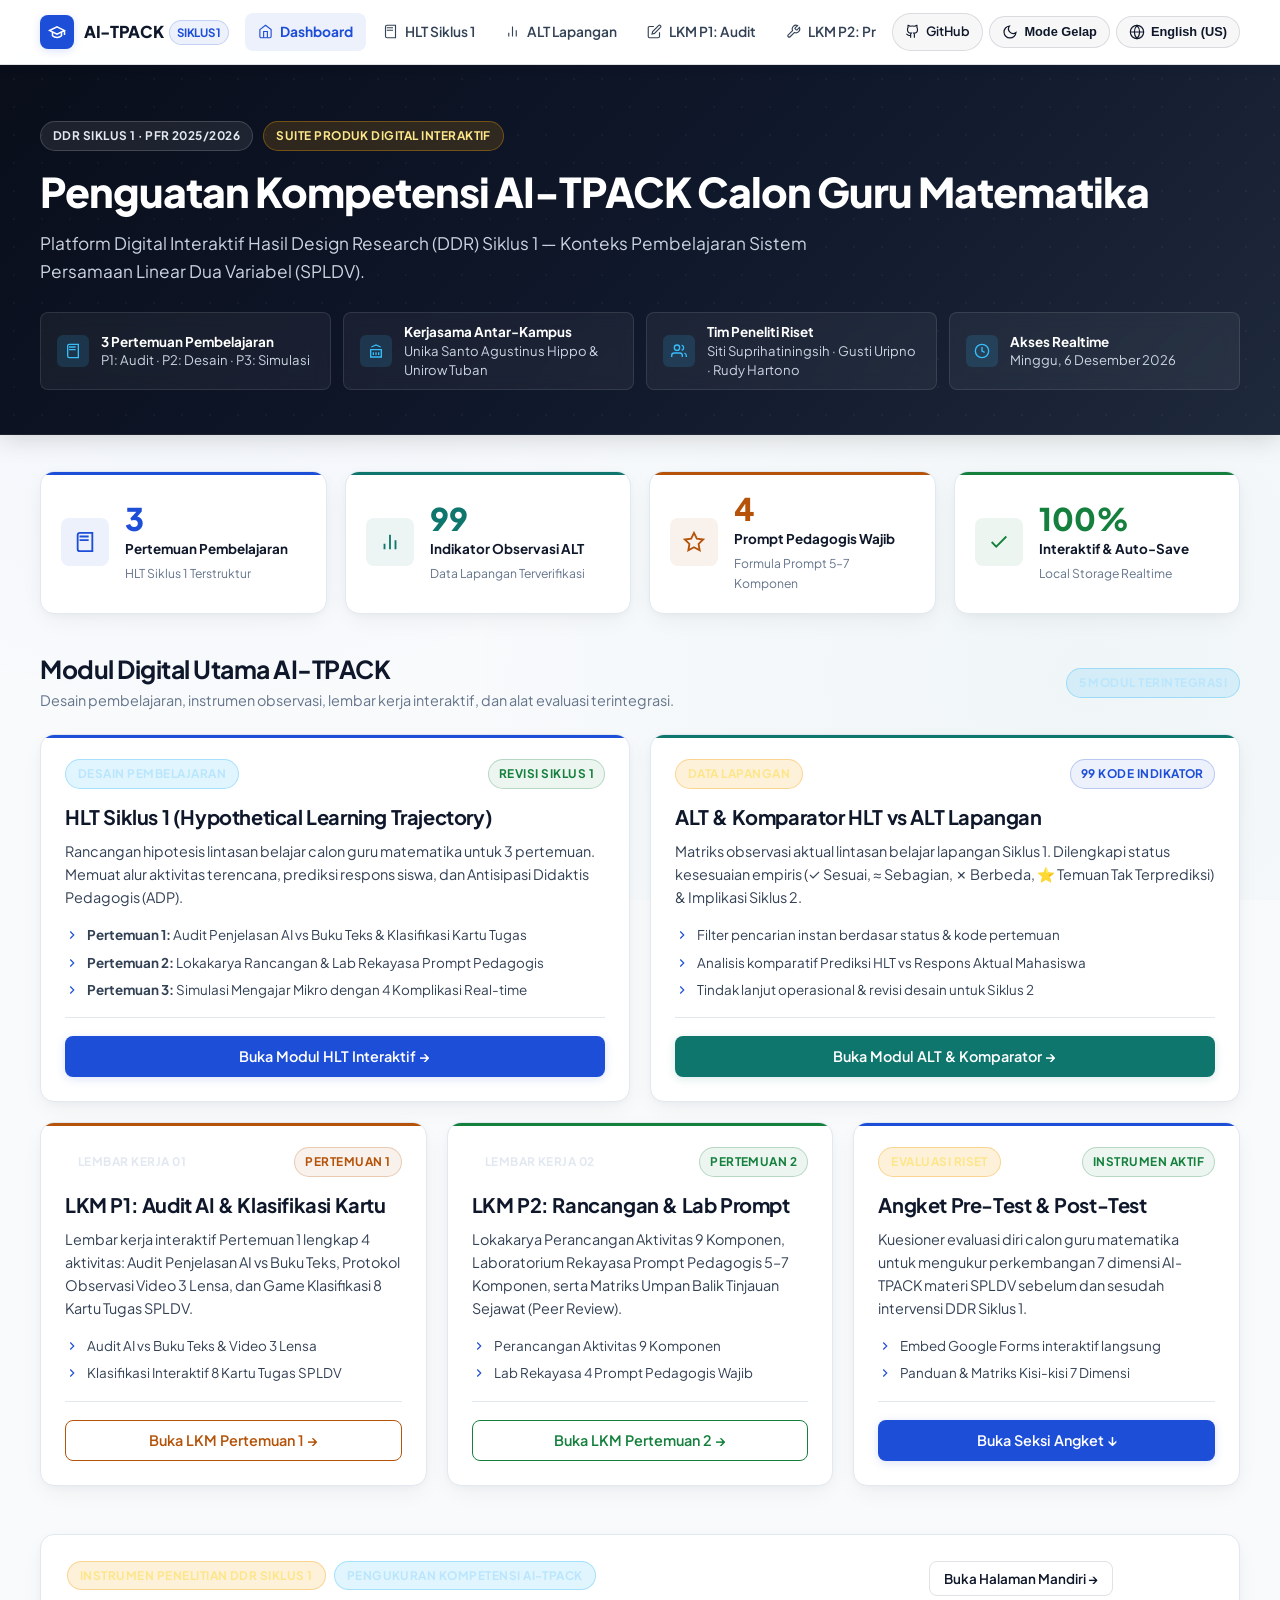
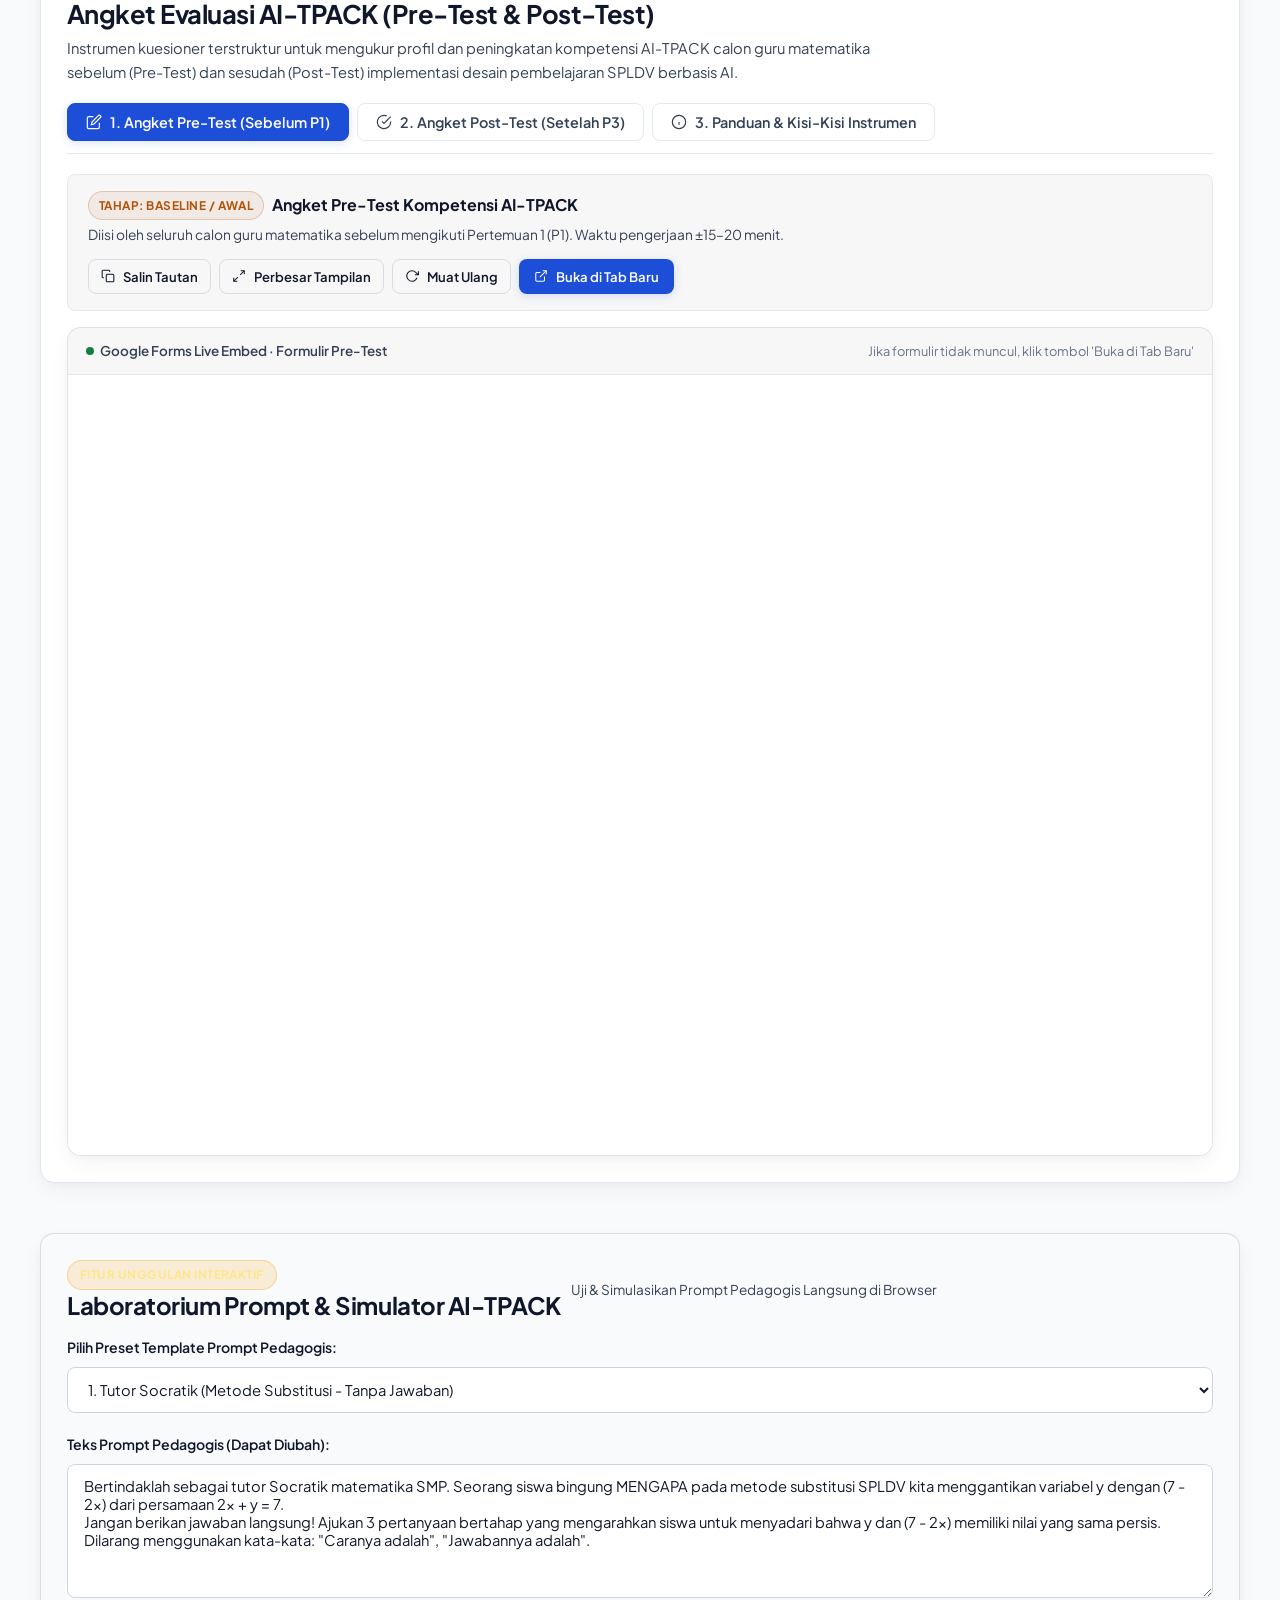
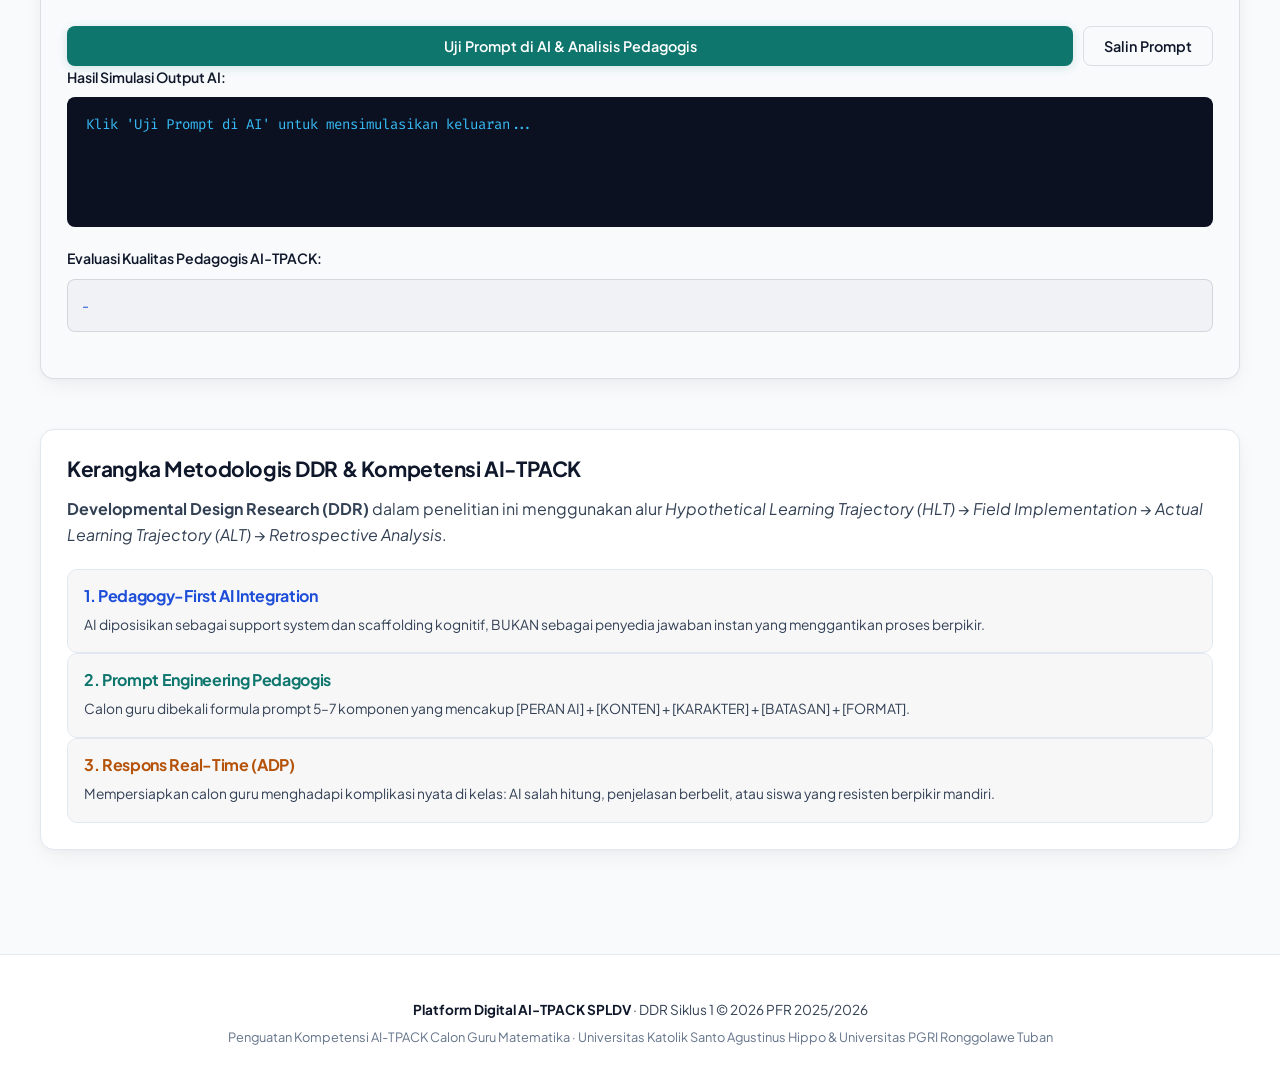
==== commit 313900b1: "refactor(ui-ux): eliminate floating overlap with unified navbar, harmonize 2+3 Bento Grid, and balan" ====
--- a/index.html
+++ b/index.html
@@ -12,218 +12,347 @@
 </head>
 <body>
 
-  <!-- FLOATING TOP-RIGHT UTILITY CONTROLS BAR -->
-  <div class="top-controls-bar">
-    <a href="https://github.com/gustidash-cell/Deep-AI-TPACK" target="_blank" rel="noopener noreferrer" class="toggle-btn" aria-label="GitHub Repository">
-      <svg width="16" height="16" viewBox="0 0 24 24" fill="none" stroke="currentColor" stroke-width="2"><path d="M15 22v-4a4.8 4.8 0 0 0-1-3.5c3 0 6-2 6-5.5.08-1.25-.27-2.48-1-3.5.28-1.15.28-2.35 0-3.5 0 0-1 0-3 1.5-2.64-.5-5.36-.5-8 0C6 2 5 2 5 2c-.3 1.15-.3 2.35 0 3.5A5.403 5.403 0 0 0 4 9c0 3.5 3 5.5 6 5.5-.39.49-.68 1.05-.85 1.65-.17.6-.22 1.23-.15 1.85v4"/><path d="M9 18c-4.51 2-5-2-7-2"/></svg>
-      <span>GitHub</span>
-    </a>
-    <button type="button" class="btn-toggle-theme toggle-btn" onclick="toggleTheme()" aria-label="Toggle Theme">
-      <svg class="sun-icon" width="16" height="16" viewBox="0 0 24 24" fill="none" stroke="currentColor" stroke-width="2"><circle cx="12" cy="12" r="5"/><path d="M12 1v2M12 21v2M4.22 4.22l1.42 1.42M18.36 18.36l1.42 1.42M1 12h2M21 12h2M4.22 19.78l1.42-1.42M18.36 5.64l1.42-1.42"/></svg>
-      <span>Mode Terang</span>
-    </button>
-    <button type="button" class="btn-toggle-lang toggle-btn" onclick="toggleLanguage()" aria-label="Toggle Language">
-      <svg width="16" height="16" viewBox="0 0 24 24" fill="none" stroke="currentColor" stroke-width="2"><circle cx="12" cy="12" r="10"/><path d="M2 12h20M12 2a15.3 15.3 0 0 1 4 10 15.3 15.3 0 0 1-4 10 15.3 15.3 0 0 1-4-10 15.3 15.3 0 0 1 4-10z"/></svg>
-      <span>English (US)</span>
-    </button>
-  </div>
+  <!-- UNIFIED STICKY SITE NAVBAR (ANTI-AI-SLOP: EMBEDDED UTILITIES, ZERO OVERLAYS) -->
+  <header class="site-header">
+    <div class="site-nav-container">
+      <a href="index.html" class="nav-brand">
+        <div class="brand-icon">
+          <svg width="18" height="18" viewBox="0 0 24 24" fill="none" stroke="currentColor" stroke-width="2"><path d="M22 10v6M2 10l10-5 10 5-10 5z"/><path d="M6 12v5c3 3 9 3 12 0v-5"/></svg>
+        </div>
+        <div class="brand-text">
+          <span>AI-TPACK</span>
+          <span class="brand-tag">Siklus 1</span>
+        </div>
+      </a>
+
+      <nav class="nav-menu" aria-label="Suite Navigation">
+        <a href="index.html" class="nav-link active">
+          <svg width="15" height="15" viewBox="0 0 24 24" fill="none" stroke="currentColor" stroke-width="1.8"><path d="m3 9 9-7 9 7v11a2 2 0 0 1-2 2H5a2 2 0 0 1-2-2z"/><polyline points="9 22 9 12 15 12 15 22"/></svg>
+          <span data-id="Dashboard" data-en="Dashboard">Dashboard</span>
+        </a>
+        <a href="HLT_Siklus1_Interactive.html" class="nav-link">
+          <svg width="15" height="15" viewBox="0 0 24 24" fill="none" stroke="currentColor" stroke-width="1.8"><path d="M4 19.5v-15A2.5 2.5 0 0 1 6.5 2H20v20H6.5a2.5 2.5 0 0 1-2.5-2.5Z"/><path d="M6 6h10M6 10h10"/></svg>
+          <span data-id="HLT Siklus 1" data-en="HLT Cycle 1">HLT Siklus 1</span>
+        </a>
+        <a href="ALT_Siklus1_Interactive.html" class="nav-link">
+          <svg width="15" height="15" viewBox="0 0 24 24" fill="none" stroke="currentColor" stroke-width="1.8"><line x1="18" y1="20" x2="18" y2="10"/><line x1="12" y1="20" x2="12" y2="4"/><line x1="6" y1="20" x2="6" y2="14"/></svg>
+          <span data-id="ALT Lapangan" data-en="Field ALT">ALT Lapangan</span>
+        </a>
+        <a href="LKM_P1_Interactive.html" class="nav-link">
+          <svg width="15" height="15" viewBox="0 0 24 24" fill="none" stroke="currentColor" stroke-width="1.8"><path d="M11 4H4a2 2 0 0 0-2 2v14a2 2 0 0 0 2 2h14a2 2 0 0 0 2-2v-7"/><path d="M18.5 2.5a2.121 2.121 0 0 1 3 3L12 15l-4 1 1-4 9.5-9.5z"/></svg>
+          <span data-id="LKM P1: Audit" data-en="LKM P1: Audit">LKM P1: Audit</span>
+        </a>
+        <a href="LKM_P2_Interactive.html" class="nav-link">
+          <svg width="15" height="15" viewBox="0 0 24 24" fill="none" stroke="currentColor" stroke-width="1.8"><path d="M14.7 6.3a1 1 0 0 0 0 1.4l1.6 1.6a1 1 0 0 0 1.4 0l3.77-3.77a6 6 0 0 1-7.94 7.94l-6.91 6.91a2.12 2.12 0 0 1-3-3l6.91-6.91a6 6 0 0 1 7.94-7.94l-3.76 3.76z"/></svg>
+          <span data-id="LKM P2: Prompt" data-en="LKM P2: Prompt">LKM P2: Prompt</span>
+        </a>
+        <a href="#angket-evaluasi" class="nav-link">
+          <svg width="15" height="15" viewBox="0 0 24 24" fill="none" stroke="currentColor" stroke-width="1.8"><path d="M9 11l3 3L22 4"/><path d="M21 12v7a2 2 0 0 1-2 2H5a2 2 0 0 1-2-2V5a2 2 0 0 1 2-2h11"/></svg>
+          <span data-id="Angket Evaluasi" data-en="Evaluation Survey">Angket Evaluasi</span>
+        </a>
+      </nav>
+
+      <div class="nav-actions">
+        <a href="https://github.com/gustidash-cell/Deep-AI-TPACK" target="_blank" rel="noopener noreferrer" class="nav-action-btn" aria-label="GitHub Repository" title="GitHub Repository">
+          <svg width="15" height="15" viewBox="0 0 24 24" fill="none" stroke="currentColor" stroke-width="1.8"><path d="M15 22v-4a4.8 4.8 0 0 0-1-3.5c3 0 6-2 6-5.5.08-1.25-.27-2.48-1-3.5.28-1.15.28-2.35 0-3.5 0 0-1 0-3 1.5-2.64-.5-5.36-.5-8 0C6 2 5 2 5 2c-.3 1.15-.3 2.35 0 3.5A5.403 5.403 0 0 0 4 9c0 3.5 3 5.5 6 5.5-.39.49-.68 1.05-.85 1.65-.17.6-.22 1.23-.15 1.85v4"/><path d="M9 18c-4.51 2-5-2-7-2"/></svg>
+          <span>GitHub</span>
+        </a>
+        <button type="button" class="btn-toggle-theme nav-action-btn" onclick="toggleTheme()" aria-label="Toggle Theme">
+          <svg class="sun-icon" width="15" height="15" viewBox="0 0 24 24" fill="none" stroke="currentColor" stroke-width="1.8"><circle cx="12" cy="12" r="5"/><path d="M12 1v2M12 21v2M4.22 4.22l1.42 1.42M18.36 18.36l1.42 1.42M1 12h2M21 12h2M4.22 19.78l1.42-1.42M18.36 5.64l1.42-1.42"/></svg>
+          <span>Mode Terang</span>
+        </button>
+        <button type="button" class="btn-toggle-lang nav-action-btn" onclick="toggleLanguage()" aria-label="Toggle Language">
+          <svg width="15" height="15" viewBox="0 0 24 24" fill="none" stroke="currentColor" stroke-width="1.8"><circle cx="12" cy="12" r="10"/><path d="M2 12h20M12 2a15.3 15.3 0 0 1 4 10 15.3 15.3 0 0 1-4 10 15.3 15.3 0 0 1-4-10 15.3 15.3 0 0 1 4-10z"/></svg>
+          <span>English</span>
+        </button>
+      </div>
+    </div>
+  </header>
 
   <!-- HERO EXECUTIVE HEADER -->
   <header class="hero-header">
     <div class="hero-content">
-      <div style="display:flex; gap:10px; flex-wrap:wrap;">
+      <div class="hero-tagline-row">
         <span class="badge-tag" data-id="DDR Siklus 1 &middot; PFR 2025/2026" data-en="DDR Cycle 1 &middot; PFR 2025/2026">DDR Siklus 1 &middot; PFR 2025/2026</span>
         <span class="badge-tag gold" data-id="Suite Produk Digital Interaktif" data-en="Interactive Digital Product Suite">Suite Produk Digital Interaktif</span>
       </div>
-      <h1 class="gradient-text" data-id="Penguatan Kompetensi AI-TPACK Calon Guru Matematika" data-en="Strengthening AI-TPACK Competence of Pre-Service Mathematics Teachers">Penguatan Kompetensi AI-TPACK Calon Guru Matematika</h1>
+      <h1 data-id="Penguatan Kompetensi AI-TPACK Calon Guru Matematika" data-en="Strengthening AI-TPACK Competence of Pre-Service Mathematics Teachers">Penguatan Kompetensi AI-TPACK Calon Guru Matematika</h1>
       <p class="hero-sub" data-id="Platform Digital Interaktif Hasil Design Research (DDR) Siklus 1 — Konteks Pembelajaran Sistem Persamaan Linear Dua Variabel (SPLDV)." data-en="Interactive Digital Platform for Developmental Design Research (DDR) Cycle 1 — System of Linear Equations Context.">
         Platform Digital Interaktif Hasil Design Research (DDR) Siklus 1 — Konteks Pembelajaran Sistem Persamaan Linear Dua Variabel (SPLDV).
       </p>
-      <div class="meta-pills">
-        <div class="meta-pill" data-id="<strong>3 Pertemuan Pembelajaran</strong> (P1, P2, P3)" data-en="<strong>3 Learning Sessions</strong> (P1, P2, P3)"><strong>3 Pertemuan Pembelajaran</strong> (P1, P2, P3)</div>
-        <div class="meta-pill" data-id="<strong>Kerjasama Kampus:</strong> Universitas Katolik Santo Agustinus Hippo &amp; Universitas PGRI Ronggolawe Tuban" data-en="<strong>Institutional Collaboration:</strong> Universitas Katolik Santo Agustinus Hippo &amp; Universitas PGRI Ronggolawe Tuban"><strong>Kerjasama Kampus:</strong> Universitas Katolik Santo Agustinus Hippo &amp; Universitas PGRI Ronggolawe Tuban</div>
-        <div class="meta-pill" data-id="<strong>Tim Peneliti:</strong> Siti Suprihatiningsih &middot; Gusti Uripno &middot; Rudy Hartono" data-en="<strong>Research Team:</strong> Siti Suprihatiningsih &middot; Gusti Uripno &middot; Rudy Hartono"><strong>Tim Peneliti:</strong> Siti Suprihatiningsih &middot; Gusti Uripno &middot; Rudy Hartono</div>
-        <div class="meta-pill"><svg width="15" height="15" viewBox="0 0 24 24" fill="none" stroke="currentColor" stroke-width="1.8"><rect x="3" y="4" width="18" height="18" rx="2" ry="2"/><line x1="16" y1="2" x2="16" y2="6"/><line x1="8" y1="2" x2="8" y2="6"/><line x1="3" y1="10" x2="21" y2="10"/></svg> <strong data-id="Akses Realtime:" data-en="Realtime Access:">Akses Realtime:</strong>&nbsp;<span class="realtime-date-text"></span></div>
+
+      <!-- REFINED HERO METADATA GRID -->
+      <div class="hero-meta-grid">
+        <div class="hero-meta-card">
+          <div class="hero-meta-icon">
+            <svg width="16" height="16" viewBox="0 0 24 24" fill="none" stroke="currentColor" stroke-width="2"><path d="M4 19.5v-15A2.5 2.5 0 0 1 6.5 2H20v20H6.5a2.5 2.5 0 0 1-2.5-2.5Z"/><path d="M6 6h10M6 10h10"/></svg>
+          </div>
+          <div class="hero-meta-text">
+            <strong data-id="3 Pertemuan Pembelajaran" data-en="3 Learning Sessions">3 Pertemuan Pembelajaran</strong>
+            <span data-id="P1: Audit &middot; P2: Desain &middot; P3: Simulasi" data-en="S1: Audit &middot; S2: Design &middot; S3: Simulation">P1: Audit &middot; P2: Desain &middot; P3: Simulasi</span>
+          </div>
+        </div>
+
+        <div class="hero-meta-card">
+          <div class="hero-meta-icon">
+            <svg width="16" height="16" viewBox="0 0 24 24" fill="none" stroke="currentColor" stroke-width="2"><path d="M3 21h18M3 10h18M5 6l7-3 7 3M4 10v11M20 10v11M8 14v4M12 14v4M16 14v4"/></svg>
+          </div>
+          <div class="hero-meta-text">
+            <strong data-id="Kerjasama Antar-Kampus" data-en="Institutional Collaboration">Kerjasama Antar-Kampus</strong>
+            <span data-id="Unika Santo Agustinus Hippo &amp; Unirow Tuban" data-en="Unika Santo Agustinus Hippo &amp; Unirow Tuban">Unika Santo Agustinus Hippo &amp; Unirow Tuban</span>
+          </div>
+        </div>
+
+        <div class="hero-meta-card">
+          <div class="hero-meta-icon">
+            <svg width="16" height="16" viewBox="0 0 24 24" fill="none" stroke="currentColor" stroke-width="2"><path d="M17 21v-2a4 4 0 0 0-4-4H5a4 4 0 0 0-4 4v2"/><circle cx="9" cy="7" r="4"/><path d="M23 21v-2a4 4 0 0 0-3-3.87"/><path d="M16 3.13a4 4 0 0 1 0 7.75"/></svg>
+          </div>
+          <div class="hero-meta-text">
+            <strong data-id="Tim Peneliti Riset" data-en="Research Team">Tim Peneliti Riset</strong>
+            <span>Siti Suprihatiningsih &middot; Gusti Uripno &middot; Rudy Hartono</span>
+          </div>
+        </div>
+
+        <div class="hero-meta-card">
+          <div class="hero-meta-icon">
+            <svg width="16" height="16" viewBox="0 0 24 24" fill="none" stroke="currentColor" stroke-width="2"><circle cx="12" cy="12" r="10"/><polyline points="12 6 12 12 16 14"/></svg>
+          </div>
+          <div class="hero-meta-text">
+            <strong data-id="Akses Realtime" data-en="Realtime Access">Akses Realtime</strong>
+            <span class="realtime-date-text"></span>
+          </div>
+        </div>
       </div>
     </div>
   </header>
 
-  <!-- NAVIGATION BAR -->
-  <nav class="suite-nav">
-    <div class="nav-container">
-      <ul class="nav-links">
-        <li class="nav-item">
-          <a href="index.html" class="active">
-            <svg width="16" height="16" viewBox="0 0 24 24" fill="none" stroke="currentColor" stroke-width="2"><path d="m3 9 9-7 9 7v11a2 2 0 0 1-2 2H5a2 2 0 0 1-2-2z"/><polyline points="9 22 9 12 15 12 15 22"/></svg>
-            <span data-id="Dashboard Utama" data-en="Dashboard">Dashboard Utama</span>
-          </a>
-        </li>
-        <li class="nav-item">
-          <a href="HLT_Siklus1_Interactive.html">
-            <svg width="16" height="16" viewBox="0 0 24 24" fill="none" stroke="currentColor" stroke-width="2"><path d="M4 19.5v-15A2.5 2.5 0 0 1 6.5 2H20v20H6.5a2.5 2.5 0 0 1-2.5-2.5Z"/><path d="M6 6h10M6 10h10"/></svg>
-            <span data-id="HLT Siklus 1" data-en="HLT Cycle 1">HLT Siklus 1</span>
-          </a>
-        </li>
-        <li class="nav-item">
-          <a href="ALT_Siklus1_Interactive.html">
-            <svg width="16" height="16" viewBox="0 0 24 24" fill="none" stroke="currentColor" stroke-width="2"><line x1="18" y1="20" x2="18" y2="10"/><line x1="12" y1="20" x2="12" y2="4"/><line x1="6" y1="20" x2="6" y2="14"/></svg>
-            <span data-id="ALT &amp; Komparator Lapangan" data-en="ALT &amp; Field Comparator">ALT &amp; Komparator Lapangan</span>
-          </a>
-        </li>
-        <li class="nav-item">
-          <a href="LKM_P1_Interactive.html">
-            <svg width="16" height="16" viewBox="0 0 24 24" fill="none" stroke="currentColor" stroke-width="2"><path d="M11 4H4a2 2 0 0 0-2 2v14a2 2 0 0 0 2 2h14a2 2 0 0 0 2-2v-7"/><path d="M18.5 2.5a2.121 2.121 0 0 1 3 3L12 15l-4 1 1-4 9.5-9.5z"/></svg>
-            <span data-id="LKM P1: Audit &amp; Klasifikasi" data-en="Worksheet 1: Audit &amp; Classify">LKM P1: Audit &amp; Klasifikasi</span>
-          </a>
-        </li>
-        <li class="nav-item">
-          <a href="LKM_P2_Interactive.html">
-            <svg width="16" height="16" viewBox="0 0 24 24" fill="none" stroke="currentColor" stroke-width="2"><path d="M14.7 6.3a1 1 0 0 0 0 1.4l1.6 1.6a1 1 0 0 0 1.4 0l3.77-3.77a6 6 0 0 1-7.94 7.94l-6.91 6.91a2.12 2.12 0 0 1-3-3l6.91-6.91a6 6 0 0 1 7.94-7.94l-3.76 3.76z"/></svg>
-            <span data-id="LKM P2: Rancangan &amp; Lab Prompt" data-en="Worksheet 2: Design &amp; Prompt Lab">LKM P2: Rancangan &amp; Lab Prompt</span>
-          </a>
-        </li>
-        <li class="nav-item">
-          <a href="#angket-evaluasi">
-            <svg width="16" height="16" viewBox="0 0 24 24" fill="none" stroke="currentColor" stroke-width="2"><path d="M9 11l3 3L22 4"/><path d="M21 12v7a2 2 0 0 1-2 2H5a2 2 0 0 1-2-2V5a2 2 0 0 1 2-2h11"/></svg>
-            <span data-id="Angket Pre &amp; Post-Test" data-en="Pre &amp; Post-Test Survey">Angket Pre &amp; Post-Test</span>
-          </a>
-        </li>
-      </ul>
-    </div>
-  </nav>
-
   <!-- MAIN CONTAINER -->
   <main class="container">
 
     <!-- METRICS & KEY HIGHLIGHTS -->
-    <section style="margin-bottom: 40px;">
-      <div class="grid-4">
-        <div class="card card-primary" style="text-align:center;">
-          <div style="font-size:2.4rem; font-weight:800; color:var(--primary);">3</div>
-          <div style="font-size:0.85rem; color:var(--text-muted); font-weight:600; text-transform:uppercase;" data-id="Pertemuan Pembelajaran" data-en="Learning Sessions">Pertemuan Pembelajaran</div>
-        </div>
-        <div class="card card-secondary" style="text-align:center;">
-          <div style="font-size:2.4rem; font-weight:800; color:var(--secondary);">99</div>
-          <div style="font-size:0.85rem; color:var(--text-muted); font-weight:600; text-transform:uppercase;" data-id="Indikator Observasi ALT" data-en="ALT Observation Indicators">Indikator Observasi ALT</div>
-        </div>
-        <div class="card card-gold" style="text-align:center;">
-          <div style="font-size:2.4rem; font-weight:800; color:var(--gold);">4</div>
-          <div style="font-size:0.85rem; color:var(--text-muted); font-weight:600; text-transform:uppercase;" data-id="Prompt Pedagogis Wajib" data-en="Mandatory Pedagogical Prompts">Prompt Pedagogis Wajib</div>
-        </div>
-        <div class="card card-green" style="text-align:center;">
-          <div style="font-size:2.4rem; font-weight:800; color:var(--green);">100%</div>
-          <div style="font-size:0.85rem; color:var(--text-muted); font-weight:600; text-transform:uppercase;" data-id="Interaktif &amp; Auto-Save" data-en="Interactive &amp; Auto-Save">Interaktif &amp; Auto-Save</div>
+    <section>
+      <div class="metrics-row">
+        <div class="metric-card m-blue">
+          <div class="metric-icon-wrap">
+            <svg width="22" height="22" viewBox="0 0 24 24" fill="none" stroke="currentColor" stroke-width="2"><path d="M4 19.5v-15A2.5 2.5 0 0 1 6.5 2H20v20H6.5a2.5 2.5 0 0 1-2.5-2.5Z"/><path d="M6 6h10M6 10h10"/></svg>
+          </div>
+          <div class="metric-info">
+            <div class="metric-val">3</div>
+            <div class="metric-title" data-id="Pertemuan Pembelajaran" data-en="Learning Sessions">Pertemuan Pembelajaran</div>
+            <div class="metric-desc" data-id="HLT Siklus 1 Terstruktur" data-en="Structured Cycle 1 HLT">HLT Siklus 1 Terstruktur</div>
+          </div>
+        </div>
+
+        <div class="metric-card m-teal">
+          <div class="metric-icon-wrap">
+            <svg width="22" height="22" viewBox="0 0 24 24" fill="none" stroke="currentColor" stroke-width="2"><line x1="18" y1="20" x2="18" y2="10"/><line x1="12" y1="20" x2="12" y2="4"/><line x1="6" y1="20" x2="6" y2="14"/></svg>
+          </div>
+          <div class="metric-info">
+            <div class="metric-val">99</div>
+            <div class="metric-title" data-id="Indikator Observasi ALT" data-en="ALT Observation Indicators">Indikator Observasi ALT</div>
+            <div class="metric-desc" data-id="Data Lapangan Terverifikasi" data-en="Verified Field Observations">Data Lapangan Terverifikasi</div>
+          </div>
+        </div>
+
+        <div class="metric-card m-amber">
+          <div class="metric-icon-wrap">
+            <svg width="22" height="22" viewBox="0 0 24 24" fill="none" stroke="currentColor" stroke-width="2"><polygon points="12 2 15.09 8.26 22 9.27 17 14.14 18.18 21.02 12 17.77 5.82 21.02 7 14.14 2 9.27 8.91 8.26 12 2"/></svg>
+          </div>
+          <div class="metric-info">
+            <div class="metric-val">4</div>
+            <div class="metric-title" data-id="Prompt Pedagogis Wajib" data-en="Mandatory Pedagogical Prompts">Prompt Pedagogis Wajib</div>
+            <div class="metric-desc" data-id="Formula Prompt 5–7 Komponen" data-en="5–7 Component Prompt Formula">Formula Prompt 5–7 Komponen</div>
+          </div>
+        </div>
+
+        <div class="metric-card m-green">
+          <div class="metric-icon-wrap">
+            <svg width="22" height="22" viewBox="0 0 24 24" fill="none" stroke="currentColor" stroke-width="2"><polyline points="20 6 9 17 4 12"/></svg>
+          </div>
+          <div class="metric-info">
+            <div class="metric-val">100%</div>
+            <div class="metric-title" data-id="Interaktif &amp; Auto-Save" data-en="Interactive &amp; Auto-Save">Interaktif &amp; Auto-Save</div>
+            <div class="metric-desc" data-id="Local Storage Realtime" data-en="Realtime Local Storage">Local Storage Realtime</div>
+          </div>
         </div>
       </div>
     </section>
 
-    <!-- MODULE CARDS NAVIGATION GRID -->
-    <section style="margin-bottom: 50px;">
-      <h2 style="font-size: 1.6rem; margin-bottom: 20px;" data-id="Modul Digital Utama AI-TPACK" data-en="Core AI-TPACK Digital Modules">Modul Digital Utama AI-TPACK</h2>
-      <div class="grid-2">
+    <!-- BENTO GRID SUITE: 2 TOP FOUNDATIONS + 3 BOTTOM IMPLEMENTATION TOOLS -->
+    <section>
+      <div class="bento-section-title">
+        <div>
+          <h2 data-id="Modul Digital Utama AI-TPACK" data-en="Core AI-TPACK Digital Modules">Modul Digital Utama AI-TPACK</h2>
+          <p style="font-size:0.9rem; color:var(--text-dim); margin-top:4px;" data-id="Desain pembelajaran, instrumen observasi, lembar kerja interaktif, dan alat evaluasi terintegrasi." data-en="Integrated learning designs, observation matrices, interactive worksheets, and evaluation tools.">
+            Desain pembelajaran, instrumen observasi, lembar kerja interaktif, dan alat evaluasi terintegrasi.
+          </p>
+        </div>
+        <span class="badge-tag primary" data-id="5 Modul Terintegrasi" data-en="5 Integrated Modules">5 Modul Terintegrasi</span>
+      </div>
+
+      <div class="bento-grid-suite">
         
-        <!-- CARD HLT -->
-        <div class="card card-primary" style="display:flex; flex-direction:column; justify-space-between;">
-          <div>
-            <div style="display:flex; justify-content:space-between; align-items:center; margin-bottom:12px;">
-              <span class="badge-tag" data-id="Desain Pembelajaran" data-en="Learning Design">Desain Pembelajaran</span>
+        <!-- ROW 1, ITEM 1: HLT SIKLUS 1 (50% WIDTH) -->
+        <div class="bento-item-half">
+          <article class="bento-card theme-primary">
+            <div class="bento-card-header">
+              <span class="badge-tag primary" data-id="Desain Pembelajaran" data-en="Learning Design">Desain Pembelajaran</span>
               <span class="status-badge status-sesuai" data-id="Revisi Siklus 1" data-en="Cycle 1 Revision">Revisi Siklus 1</span>
             </div>
-            <h3 style="font-size:1.3rem; margin-bottom:10px;" data-id="HLT Siklus 1 (Hypothetical Learning Trajectory)" data-en="HLT Cycle 1 (Hypothetical Learning Trajectory)">HLT Siklus 1 (Hypothetical Learning Trajectory)</h3>
-            <p style="color:var(--text-muted); font-size:0.92rem; margin-bottom:16px;" data-id="Rancangan hipotesis lintasan belajar calon guru matematika untuk 3 pertemuan. Memuat alur aktivitas, prediksi respons, dan Antisipasi Didaktis Pedagogis (ADP)." data-en="Hypothetical learning trajectory design for pre-service mathematics teachers across 3 sessions, featuring activity flows, predicted responses, and pedagogical anticipation (ADP).">
-              Rancangan hipotesis lintasan belajar calon guru matematika untuk 3 pertemuan. Memuat alur aktivitas, prediksi respons, dan Antisipasi Didaktis Pedagogis (ADP).
-            </p>
-            <ul style="color:var(--text-muted); font-size:0.86rem; margin-left:20px; margin-bottom:20px;">
-              <li data-id="P1: Audit AI vs Buku Teks &amp; Klasifikasi Kartu Tugas" data-en="Session 1: AI vs Textbook Audit &amp; Task Card Classification">P1: Audit AI vs Buku Teks &amp; Klasifikasi Kartu Tugas</li>
-              <li data-id="P2: Lokakarya Rancangan &amp; Laboratorium Prompt Pedagogis" data-en="Session 2: Activity Design Workshop &amp; Prompt Engineering Lab">P2: Lokakarya Rancangan &amp; Laboratorium Prompt Pedagogis</li>
-              <li data-id="P3: Simulasi Mengajar Mikro dengan 4 Komplikasi Real-time" data-en="Session 3: Microteaching Simulation with 4 Real-time Complications">P3: Simulasi Mengajar Mikro dengan 4 Komplikasi Real-time</li>
-            </ul>
-          </div>
-          <a href="HLT_Siklus1_Interactive.html" class="btn btn-primary" data-id="Buka Modul HLT Interaktif &rarr;" data-en="Open Interactive HLT Module &rarr;">Buka Modul HLT Interaktif &rarr;</a>
-        </div>
-
-        <!-- CARD ALT -->
-        <div class="card card-secondary" style="display:flex; flex-direction:column; justify-space-between;">
-          <div>
-            <div style="display:flex; justify-content:space-between; align-items:center; margin-bottom:12px;">
+            <div class="bento-card-body">
+              <h3 data-id="HLT Siklus 1 (Hypothetical Learning Trajectory)" data-en="HLT Cycle 1 (Hypothetical Learning Trajectory)">HLT Siklus 1 (Hypothetical Learning Trajectory)</h3>
+              <p data-id="Rancangan hipotesis lintasan belajar calon guru matematika untuk 3 pertemuan. Memuat alur aktivitas terencana, prediksi respons siswa, dan Antisipasi Didaktis Pedagogis (ADP)." data-en="Hypothetical learning trajectory design for pre-service math teachers across 3 sessions, featuring planned activity flows, predicted student responses, and pedagogical anticipation (ADP).">
+                Rancangan hipotesis lintasan belajar calon guru matematika untuk 3 pertemuan. Memuat alur aktivitas terencana, prediksi respons siswa, dan Antisipasi Didaktis Pedagogis (ADP).
+              </p>
+              <ul class="bento-card-list">
+                <li>
+                  <svg width="14" height="14" viewBox="0 0 24 24" fill="none" stroke="currentColor" stroke-width="2"><polyline points="9 18 15 12 9 6"/></svg>
+                  <span data-id="<strong>Pertemuan 1:</strong> Audit Penjelasan AI vs Buku Teks &amp; Klasifikasi Kartu Tugas" data-en="<strong>Session 1:</strong> AI vs Textbook Audit &amp; Task Card Classification"><strong>Pertemuan 1:</strong> Audit Penjelasan AI vs Buku Teks &amp; Klasifikasi Kartu Tugas</span>
+                </li>
+                <li>
+                  <svg width="14" height="14" viewBox="0 0 24 24" fill="none" stroke="currentColor" stroke-width="2"><polyline points="9 18 15 12 9 6"/></svg>
+                  <span data-id="<strong>Pertemuan 2:</strong> Lokakarya Rancangan &amp; Lab Rekayasa Prompt Pedagogis" data-en="<strong>Session 2:</strong> Design Workshop &amp; Pedagogical Prompt Lab"><strong>Pertemuan 2:</strong> Lokakarya Rancangan &amp; Lab Rekayasa Prompt Pedagogis</span>
+                </li>
+                <li>
+                  <svg width="14" height="14" viewBox="0 0 24 24" fill="none" stroke="currentColor" stroke-width="2"><polyline points="9 18 15 12 9 6"/></svg>
+                  <span data-id="<strong>Pertemuan 3:</strong> Simulasi Mengajar Mikro dengan 4 Komplikasi Real-time" data-en="<strong>Session 3:</strong> Microteaching Simulation with 4 Real-time Complications"><strong>Pertemuan 3:</strong> Simulasi Mengajar Mikro dengan 4 Komplikasi Real-time</span>
+                </li>
+              </ul>
+            </div>
+            <div class="bento-card-footer">
+              <a href="HLT_Siklus1_Interactive.html" class="btn btn-primary" style="width:100%;" data-id="Buka Modul HLT Interaktif &rarr;" data-en="Open Interactive HLT Module &rarr;">
+                <span data-id="Buka Modul HLT Interaktif &rarr;" data-en="Open Interactive HLT Module &rarr;">Buka Modul HLT Interaktif &rarr;</span>
+              </a>
+            </div>
+          </article>
+        </div>
+
+        <!-- ROW 1, ITEM 2: ALT SIKLUS 1 (50% WIDTH) -->
+        <div class="bento-item-half">
+          <article class="bento-card theme-secondary">
+            <div class="bento-card-header">
               <span class="badge-tag gold" data-id="Data Lapangan" data-en="Field Observation">Data Lapangan</span>
               <span class="status-badge status-unexpected" data-id="99 Kode Indikator" data-en="99 Indicator Codes">99 Kode Indikator</span>
             </div>
-            <h3 style="font-size:1.3rem; margin-bottom:10px;" data-id="ALT &amp; Komparator HLT vs ALT Lapangan" data-en="ALT &amp; Field HLT vs ALT Comparator">ALT &amp; Komparator HLT vs ALT Lapangan</h3>
-            <p style="color:var(--text-muted); font-size:0.92rem; margin-bottom:16px;" data-id="Matriks observasi aktual lintasan belajar lapangan Siklus 1. Dilengkapi status kesesuaian (✓ Sesuai, ≈ Sebagian, ✗ Berbeda, ⭐ Temuan Tak Terprediksi) &amp; Implikasi Siklus 2." data-en="Actual learning trajectory field observation matrix for Cycle 1, featuring status badges (✓ Conforming, ≈ Partial, ✗ Deviating, ⭐ Unexpected Finding) &amp; Cycle 2 implications.">
-              Matriks observasi aktual lintasan belajar lapangan Siklus 1. Dilengkapi status kesesuaian (✓ Sesuai, ≈ Sebagian, ✗ Berbeda, ⭐ Temuan Tak Terprediksi) &amp; Implikasi Siklus 2.
-            </p>
-            <ul style="color:var(--text-muted); font-size:0.86rem; margin-left:20px; margin-bottom:20px;">
-              <li data-id="Filter pencarian instan berdasar status &amp; kode pertemuan" data-en="Instant search filter by status &amp; session code">Filter pencarian instan berdasar status &amp; kode pertemuan</li>
-              <li data-id="Analisis komparatif Prediksi HLT vs Respons Aktual Lapangan" data-en="Comparative analysis: HLT Prediction vs Actual Field Response">Analisis komparatif Prediksi HLT vs Respons Aktual Lapangan</li>
-              <li data-id="Tindak lanjut operasional &amp; revisi desain untuk Siklus 2" data-en="Operational follow-up &amp; design revisions for Cycle 2">Tindak lanjut operasional &amp; revisi desain untuk Siklus 2</li>
-            </ul>
-          </div>
-          <a href="ALT_Siklus1_Interactive.html" class="btn btn-secondary" data-id="Buka Modul ALT &amp; Komparator &rarr;" data-en="Open ALT &amp; Comparator Module &rarr;">Buka Modul ALT &amp; Komparator &rarr;</a>
-        </div>
-
-        <!-- CARD LKM P1 -->
-        <div class="card card-gold" style="display:flex; flex-direction:column; justify-space-between;">
-          <div>
-            <div style="display:flex; justify-content:space-between; align-items:center; margin-bottom:12px;">
-              <span class="badge-tag" data-id="Lembar Kerja Interaktif" data-en="Interactive Worksheet">Lembar Kerja Interaktif</span>
+            <div class="bento-card-body">
+              <h3 data-id="ALT &amp; Komparator HLT vs ALT Lapangan" data-en="ALT &amp; Field HLT vs ALT Comparator">ALT &amp; Komparator HLT vs ALT Lapangan</h3>
+              <p data-id="Matriks observasi aktual lintasan belajar lapangan Siklus 1. Dilengkapi status kesesuaian empiris (✓ Sesuai, ≈ Sebagian, ✗ Berbeda, ⭐ Temuan Tak Terprediksi) &amp; Implikasi Siklus 2." data-en="Actual learning trajectory field observation matrix for Cycle 1, featuring empirical conformity badges (✓ Conforming, ≈ Partial, ✗ Deviating, ⭐ Unexpected Finding) &amp; Cycle 2 implications.">
+                Matriks observasi aktual lintasan belajar lapangan Siklus 1. Dilengkapi status kesesuaian empiris (✓ Sesuai, ≈ Sebagian, ✗ Berbeda, ⭐ Temuan Tak Terprediksi) &amp; Implikasi Siklus 2.
+              </p>
+              <ul class="bento-card-list">
+                <li>
+                  <svg width="14" height="14" viewBox="0 0 24 24" fill="none" stroke="currentColor" stroke-width="2"><polyline points="9 18 15 12 9 6"/></svg>
+                  <span data-id="Filter pencarian instan berdasar status &amp; kode pertemuan" data-en="Instant search filter by status &amp; session code">Filter pencarian instan berdasar status &amp; kode pertemuan</span>
+                </li>
+                <li>
+                  <svg width="14" height="14" viewBox="0 0 24 24" fill="none" stroke="currentColor" stroke-width="2"><polyline points="9 18 15 12 9 6"/></svg>
+                  <span data-id="Analisis komparatif Prediksi HLT vs Respons Aktual Mahasiswa" data-en="Comparative analysis: HLT Prediction vs Actual Student Response">Analisis komparatif Prediksi HLT vs Respons Aktual Mahasiswa</span>
+                </li>
+                <li>
+                  <svg width="14" height="14" viewBox="0 0 24 24" fill="none" stroke="currentColor" stroke-width="2"><polyline points="9 18 15 12 9 6"/></svg>
+                  <span data-id="Tindak lanjut operasional &amp; revisi desain untuk Siklus 2" data-en="Operational follow-up &amp; design revisions for Cycle 2">Tindak lanjut operasional &amp; revisi desain untuk Siklus 2</span>
+                </li>
+              </ul>
+            </div>
+            <div class="bento-card-footer">
+              <a href="ALT_Siklus1_Interactive.html" class="btn btn-secondary" style="width:100%;" data-id="Buka Modul ALT &amp; Komparator &rarr;" data-en="Open ALT &amp; Comparator Module &rarr;">
+                <span data-id="Buka Modul ALT &amp; Komparator &rarr;" data-en="Open ALT &amp; Comparator Module &rarr;">Buka Modul ALT &amp; Komparator &rarr;</span>
+              </a>
+            </div>
+          </article>
+        </div>
+
+        <!-- ROW 2, ITEM 1: LKM PERTEMUAN 1 (33.3% WIDTH) -->
+        <div class="bento-item-third">
+          <article class="bento-card theme-amber">
+            <div class="bento-card-header">
+              <span class="badge-tag" data-id="Lembar Kerja 01" data-en="Worksheet 01">Lembar Kerja 01</span>
               <span class="status-badge status-sebagian" data-id="Pertemuan 1" data-en="Session 1">Pertemuan 1</span>
             </div>
-            <h3 style="font-size:1.3rem; margin-bottom:10px;" data-id="LKM P1: Audit, Observasi Video &amp; Klasifikasi AI" data-en="Worksheet 1: AI Audit, Video Observation &amp; Classification">LKM P1: Audit, Observasi Video &amp; Klasifikasi AI</h3>
-            <p style="color:var(--text-muted); font-size:0.92rem; margin-bottom:16px;" data-id="Lembar kerja interaktif Pertemuan 1 lengkap 4 aktivitas: Audit Penjelasan AI vs Buku Teks, Observasi Video Guru Berbasis AI (3 Lensa &amp; 3 Momen Henti), Game Klasifikasi 8 Kartu Tugas, serta Kartu Kriteria &amp; Kerangka Kondisi Batas." data-en="Interactive Session 1 worksheet with 4 complete activities: AI vs Textbook Audit, Video Observation Protocol (3 Lenses &amp; 3 Pause Moments), 8 Task Card Classifier, and AI Evaluation Criteria &amp; Boundary Framework.">
-              Lembar kerja interaktif Pertemuan 1 lengkap 4 aktivitas: Audit Penjelasan AI vs Buku Teks, Observasi Video Guru Berbasis AI (3 Lensa &amp; 3 Momen Henti), Game Klasifikasi 8 Kartu Tugas, serta Kartu Kriteria &amp; Kerangka Kondisi Batas.
-            </p>
-            <ul style="color:var(--text-muted); font-size:0.86rem; margin-left:20px; margin-bottom:20px;">
-              <li data-id="Aktivitas 1 &amp; 2: Audit Penjelasan AI vs Buku Teks &amp; Protokol Observasi Video 3 Lensa" data-en="Activities 1 &amp; 2: AI vs Textbook Audit &amp; 3-Lens Video Observation Protocol">Aktivitas 1 &amp; 2: Audit Penjelasan AI vs Buku Teks &amp; Protokol Observasi Video 3 Lensa</li>
-              <li data-id="Aktivitas 3: Klasifikasi Interaktif 8 Kartu Tugas SPLDV (Kategori A, B, C) &amp; feedback instan" data-en="Activity 3: Interactive 8 Task Card Classification (Categories A, B, C) &amp; instant feedback">Aktivitas 3: Klasifikasi Interaktif 8 Kartu Tugas SPLDV (Kategori A, B, C) &amp; feedback instan</li>
-              <li data-id="Aktivitas 4: Kartu Kriteria Evaluasi AI &amp; Kerangka Kondisi Batas (6 Tipe Tugas SPLDV)" data-en="Activity 4: AI Evaluation Criteria Card &amp; Boundary Framework (6 SPLDV Task Types)">Aktivitas 4: Kartu Kriteria Evaluasi AI &amp; Kerangka Kondisi Batas (6 Tipe Tugas SPLDV)</li>
-            </ul>
-          </div>
-          <a href="LKM_P1_Interactive.html" class="btn btn-outline" style="border-color:var(--gold); color:var(--gold);" data-id="Buka LKM Pertemuan 1 &rarr;" data-en="Open Session 1 Worksheet &rarr;">Buka LKM Pertemuan 1 &rarr;</a>
-        </div>
-
-        <!-- CARD LKM P2 -->
-        <div class="card card-green" style="display:flex; flex-direction:column; justify-space-between;">
-          <div>
-            <div style="display:flex; justify-content:space-between; align-items:center; margin-bottom:12px;">
-              <span class="badge-tag" data-id="Lembar Kerja Interaktif" data-en="Interactive Worksheet">Lembar Kerja Interaktif</span>
+            <div class="bento-card-body">
+              <h3 data-id="LKM P1: Audit AI &amp; Klasifikasi Kartu" data-en="LKM P1: AI Audit &amp; Task Cards">LKM P1: Audit AI &amp; Klasifikasi Kartu</h3>
+              <p data-id="Lembar kerja interaktif Pertemuan 1 lengkap 4 aktivitas: Audit Penjelasan AI vs Buku Teks, Protokol Observasi Video 3 Lensa, dan Game Klasifikasi 8 Kartu Tugas SPLDV." data-en="Interactive Session 1 worksheet with 4 activities: AI vs Textbook Audit, 3-Lens Video Protocol, and 8 Task Card Classification Game.">
+                Lembar kerja interaktif Pertemuan 1 lengkap 4 aktivitas: Audit Penjelasan AI vs Buku Teks, Protokol Observasi Video 3 Lensa, dan Game Klasifikasi 8 Kartu Tugas SPLDV.
+              </p>
+              <ul class="bento-card-list">
+                <li>
+                  <svg width="14" height="14" viewBox="0 0 24 24" fill="none" stroke="currentColor" stroke-width="2"><polyline points="9 18 15 12 9 6"/></svg>
+                  <span data-id="Audit AI vs Buku Teks &amp; Video 3 Lensa" data-en="AI vs Textbook Audit &amp; 3-Lens Video">Audit AI vs Buku Teks &amp; Video 3 Lensa</span>
+                </li>
+                <li>
+                  <svg width="14" height="14" viewBox="0 0 24 24" fill="none" stroke="currentColor" stroke-width="2"><polyline points="9 18 15 12 9 6"/></svg>
+                  <span data-id="Klasifikasi Interaktif 8 Kartu Tugas SPLDV" data-en="Interactive 8 Task Card Classification">Klasifikasi Interaktif 8 Kartu Tugas SPLDV</span>
+                </li>
+              </ul>
+            </div>
+            <div class="bento-card-footer">
+              <a href="LKM_P1_Interactive.html" class="btn btn-outline" style="width:100%; border-color:var(--gold); color:var(--gold);" data-id="Buka LKM Pertemuan 1 &rarr;" data-en="Open Worksheet 1 &rarr;">
+                <span data-id="Buka LKM Pertemuan 1 &rarr;" data-en="Open Worksheet 1 &rarr;">Buka LKM Pertemuan 1 &rarr;</span>
+              </a>
+            </div>
+          </article>
+        </div>
+
+        <!-- ROW 2, ITEM 2: LKM PERTEMUAN 2 (33.3% WIDTH) -->
+        <div class="bento-item-third">
+          <article class="bento-card theme-green">
+            <div class="bento-card-header">
+              <span class="badge-tag" data-id="Lembar Kerja 02" data-en="Worksheet 02">Lembar Kerja 02</span>
               <span class="status-badge status-sesuai" data-id="Pertemuan 2" data-en="Session 2">Pertemuan 2</span>
             </div>
-            <h3 style="font-size:1.3rem; margin-bottom:10px;" data-id="LKM P2: Merancang &amp; Lab Prompt" data-en="Worksheet 2: Design &amp; Prompt Lab">LKM P2: Merancang &amp; Lab Prompt</h3>
-            <p style="color:var(--text-muted); font-size:0.92rem; margin-bottom:16px;" data-id="Lokakarya Perancangan Aktivitas 9 Komponen, Laboratorium Rekayasa Prompt Pedagogis, Perpustakaan 4 Prompt Wajib, serta Formulir Peer Review." data-en="9-Component Activity Design Workshop, Pedagogical Prompt Engineering Laboratory, Personal 4-Prompt Library, and Peer Review matrix.">
-              Lokakarya Perancangan Aktivitas 9 Komponen, Laboratorium Rekayasa Prompt Pedagogis, Perpustakaan 4 Prompt Wajib, serta Formulir Peer Review.
-            </p>
-            <ul style="color:var(--text-muted); font-size:0.86rem; margin-left:20px; margin-bottom:20px;">
-              <li data-id="Template Rancangan Aktivitas 4 Kelompok Tematik" data-en="9-Component Activity Design Template for 4 Thematic Focuses">Template Rancangan Aktivitas 4 Kelompok Tematik</li>
-              <li data-id="Formula Rekayasa Prompt Pedagogis 5–7 Komponen" data-en="5–7 Component Pedagogical Prompt Engineering Formula">Formula Rekayasa Prompt Pedagogis 5–7 Komponen</li>
-              <li data-id="Formulir Tinjauan Sejawat (Peer Review) &amp; Log Revisi Prompt" data-en="Peer Review Evaluation Matrix &amp; 5-Minute Revision Log">Formulir Tinjauan Sejawat (Peer Review) &amp; Log Revisi Prompt</li>
-            </ul>
-          </div>
-          <a href="LKM_P2_Interactive.html" class="btn btn-outline" style="border-color:var(--border-color);" data-id="Buka LKM Pertemuan 2 &rarr;" data-en="Open Session 2 Worksheet &rarr;">Buka LKM Pertemuan 2 &rarr;</a>
-        </div>
-
-        <!-- CARD 5: BENTO FEATURED ANGKET PRE & POST-TEST -->
-        <div class="card card-primary" style="display:flex; flex-direction:column; justify-space-between; grid-column: 1 / -1;">
-          <div>
-            <div style="display:flex; justify-content:space-between; align-items:center; margin-bottom:12px; flex-wrap:wrap; gap:8px;">
-              <span class="badge-tag gold" data-id="Instrumen Evaluasi Siklus 1" data-en="Cycle 1 Evaluation Instrument">Instrumen Evaluasi Siklus 1</span>
-              <span class="status-badge status-sesuai" data-id="Pre-Test &amp; Post-Test Aktif" data-en="Pre &amp; Post-Test Active">Pre-Test &amp; Post-Test Aktif</span>
-            </div>
-            <h3 style="font-size:1.3rem; margin-bottom:10px;" data-id="Instrumen Angket Pengukuran AI-TPACK (Pre-Test &amp; Post-Test)" data-en="AI-TPACK Measurement Survey Instruments (Pre-Test &amp; Post-Test)">Instrumen Angket Pengukuran AI-TPACK (Pre-Test &amp; Post-Test)</h3>
-            <p style="color:var(--text-muted); font-size:0.92rem; margin-bottom:16px;" data-id="Kuesioner evaluasi diri calon guru matematika untuk mengukur perkembangan 7 dimensi AI-TPACK materi SPLDV sebelum dan sesudah intervensi DDR Siklus 1. Tersedia modul live embed interaktif pada dashboard ini serta halaman mandiri untuk peserta." data-en="Self-assessment survey for pre-service math teachers measuring 7 AI-TPACK dimensions in SPLDV before and after Cycle 1 DDR intervention. Accessible via live interactive embed on this dashboard and as a dedicated standalone page.">
-              Kuesioner evaluasi diri calon guru matematika untuk mengukur perkembangan 7 dimensi AI-TPACK materi SPLDV sebelum dan sesudah intervensi DDR Siklus 1. Tersedia modul live embed interaktif pada dashboard ini serta halaman mandiri untuk peserta.
-            </p>
-          </div>
-          <div style="display:flex; gap:10px; flex-wrap:wrap;">
-            <a href="#angket-evaluasi" class="btn btn-primary" data-id="Buka Angket di Dashboard &darr;" data-en="Open Survey on Dashboard &darr;">
-              <svg width="15" height="15" viewBox="0 0 24 24" fill="none" stroke="currentColor" stroke-width="1.8"><line x1="12" y1="5" x2="12" y2="19"/><polyline points="19 12 12 19 5 12"/></svg>
-              <span data-id="Buka Angket di Dashboard &darr;" data-en="Open Survey on Dashboard &darr;">Buka Angket di Dashboard &darr;</span>
-            </a>
-            <a href="Angket_Pre_Post_Test.html" class="btn btn-outline" data-id="Buka Halaman Mandiri &rarr;" data-en="Open Standalone Page &rarr;">
-              <svg width="15" height="15" viewBox="0 0 24 24" fill="none" stroke="currentColor" stroke-width="1.8"><path d="M18 13v6a2 2 0 0 1-2 2H5a2 2 0 0 1-2-2V8a2 2 0 0 1 2-2h6"/><polyline points="15 3 21 3 21 9"/><line x1="10" y1="14" x2="21" y2="3"/></svg>
-              <span data-id="Buka Halaman Mandiri &rarr;" data-en="Open Standalone Page &rarr;">Buka Halaman Mandiri &rarr;</span>
-            </a>
-          </div>
+            <div class="bento-card-body">
+              <h3 data-id="LKM P2: Rancangan &amp; Lab Prompt" data-en="LKM P2: Design &amp; Prompt Lab">LKM P2: Rancangan &amp; Lab Prompt</h3>
+              <p data-id="Lokakarya Perancangan Aktivitas 9 Komponen, Laboratorium Rekayasa Prompt Pedagogis 5–7 Komponen, serta Matriks Umpan Balik Tinjauan Sejawat (Peer Review)." data-en="9-Component Activity Design Workshop, Pedagogical Prompt Engineering Laboratory, and Peer Review feedback matrix.">
+                Lokakarya Perancangan Aktivitas 9 Komponen, Laboratorium Rekayasa Prompt Pedagogis 5–7 Komponen, serta Matriks Umpan Balik Tinjauan Sejawat (Peer Review).
+              </p>
+              <ul class="bento-card-list">
+                <li>
+                  <svg width="14" height="14" viewBox="0 0 24 24" fill="none" stroke="currentColor" stroke-width="2"><polyline points="9 18 15 12 9 6"/></svg>
+                  <span data-id="Perancangan Aktivitas 9 Komponen" data-en="9-Component Activity Design Template">Perancangan Aktivitas 9 Komponen</span>
+                </li>
+                <li>
+                  <svg width="14" height="14" viewBox="0 0 24 24" fill="none" stroke="currentColor" stroke-width="2"><polyline points="9 18 15 12 9 6"/></svg>
+                  <span data-id="Lab Rekayasa 4 Prompt Pedagogis Wajib" data-en="Mandatory 4 Pedagogical Prompts Lab">Lab Rekayasa 4 Prompt Pedagogis Wajib</span>
+                </li>
+              </ul>
+            </div>
+            <div class="bento-card-footer">
+              <a href="LKM_P2_Interactive.html" class="btn btn-outline" style="width:100%; border-color:var(--green); color:var(--green);" data-id="Buka LKM Pertemuan 2 &rarr;" data-en="Open Worksheet 2 &rarr;">
+                <span data-id="Buka LKM Pertemuan 2 &rarr;" data-en="Open Worksheet 2 &rarr;">Buka LKM Pertemuan 2 &rarr;</span>
+              </a>
+            </div>
+          </article>
+        </div>
+
+        <!-- ROW 2, ITEM 3: ANGKET PRE & POST-TEST (33.3% WIDTH) -->
+        <div class="bento-item-third">
+          <article class="bento-card theme-primary">
+            <div class="bento-card-header">
+              <span class="badge-tag gold" data-id="Evaluasi Riset" data-en="Research Eval">Evaluasi Riset</span>
+              <span class="status-badge status-sesuai" data-id="Instrumen Aktif" data-en="Active Instrument">Instrumen Aktif</span>
+            </div>
+            <div class="bento-card-body">
+              <h3 data-id="Angket Pre-Test &amp; Post-Test" data-en="Pre-Test &amp; Post-Test Survey">Angket Pre-Test &amp; Post-Test</h3>
+              <p data-id="Kuesioner evaluasi diri calon guru matematika untuk mengukur perkembangan 7 dimensi AI-TPACK materi SPLDV sebelum dan sesudah intervensi DDR Siklus 1." data-en="Pre-service teacher self-assessment questionnaires measuring 7 AI-TPACK dimensions in SPLDV before and after Cycle 1 DDR intervention.">
+                Kuesioner evaluasi diri calon guru matematika untuk mengukur perkembangan 7 dimensi AI-TPACK materi SPLDV sebelum dan sesudah intervensi DDR Siklus 1.
+              </p>
+              <ul class="bento-card-list">
+                <li>
+                  <svg width="14" height="14" viewBox="0 0 24 24" fill="none" stroke="currentColor" stroke-width="2"><polyline points="9 18 15 12 9 6"/></svg>
+                  <span data-id="Embed Google Forms interaktif langsung" data-en="Direct interactive Google Forms embed">Embed Google Forms interaktif langsung</span>
+                </li>
+                <li>
+                  <svg width="14" height="14" viewBox="0 0 24 24" fill="none" stroke="currentColor" stroke-width="2"><polyline points="9 18 15 12 9 6"/></svg>
+                  <span data-id="Panduan &amp; Matriks Kisi-kisi 7 Dimensi" data-en="7-Dimension Grid Matrix &amp; Guide">Panduan &amp; Matriks Kisi-kisi 7 Dimensi</span>
+                </li>
+              </ul>
+            </div>
+            <div class="bento-card-footer">
+              <a href="#angket-evaluasi" class="btn btn-primary" style="width:100%;" data-id="Buka Seksi Angket &darr;" data-en="Open Survey Section &darr;">
+                <span data-id="Buka Seksi Angket &darr;" data-en="Open Survey Section &darr;">Buka Seksi Angket &darr;</span>
+              </a>
+            </div>
+          </article>
         </div>
 
       </div>
--- a/styles.css
+++ b/styles.css
@@ -187,101 +187,286 @@
   color: var(--primary-light);
 }
 
-/* Clean Editorial Text Treatment (Anti-AI-Slop: Solid Authority) */
+/* Clean Editorial Text Treatment */
 .gradient-text {
   color: #ffffff;
   font-weight: 800;
   letter-spacing: -0.03em;
 }
 
-/* FLOATING TOP-RIGHT UTILITY CONTROLS BAR */
-.top-controls-bar {
-  position: fixed;
-  top: 14px;
-  right: 20px;
-  z-index: 10001;
-  display: flex;
-  align-items: center;
-  gap: 8px;
+/* ==========================================================================
+   UNIFIED STICKY SITE NAVBAR (ANTI-AI-SLOP: ZERO OVERLAP, INTEGRATED UTILITIES)
+   ========================================================================== */
+.site-header {
+  position: sticky;
+  top: 0;
+  z-index: 10000;
   background: var(--nav-bg);
-  backdrop-filter: blur(16px);
-  -webkit-backdrop-filter: blur(16px);
-  padding: 5px 10px;
+  backdrop-filter: blur(20px);
+  -webkit-backdrop-filter: blur(20px);
+  border-bottom: 1px solid var(--border-color);
+  box-shadow: 0 2px 12px rgba(0, 0, 0, 0.04);
+  transition: background-color var(--duration-fast) ease, border-color var(--duration-fast) ease;
+}
+
+.site-nav-container {
+  max-width: 1240px;
+  margin: 0 auto;
+  padding: 0 20px;
+  height: 64px;
+  display: flex;
+  align-items: center;
+  justify-content: space-between;
+  gap: 16px;
+}
+
+/* Brand Identity */
+.nav-brand {
+  display: flex;
+  align-items: center;
+  gap: 10px;
+  text-decoration: none;
+  flex-shrink: 0;
+}
+
+.brand-icon {
+  width: 34px;
+  height: 34px;
+  border-radius: var(--radius-sm);
+  background: var(--primary);
+  color: #ffffff;
+  display: flex;
+  align-items: center;
+  justify-content: center;
+  box-shadow: 0 2px 8px var(--primary-glow);
+}
+
+.brand-text {
+  font-family: var(--font-heading);
+  font-weight: 800;
+  font-size: 1.02rem;
+  color: var(--heading-color);
+  letter-spacing: -0.02em;
+  display: flex;
+  align-items: center;
+  gap: 6px;
+}
+
+.brand-tag {
+  font-size: 0.72rem;
+  font-weight: 700;
+  padding: 2px 7px;
   border-radius: var(--radius-full);
+  background: var(--primary-subtle);
+  color: var(--primary);
+  border: 1px solid rgba(29, 78, 216, 0.2);
+  text-transform: uppercase;
+}
+
+/* Nav Menu Tabs */
+.nav-menu {
+  display: flex;
+  align-items: center;
+  gap: 4px;
+  list-style: none;
+  margin: 0;
+  padding: 0;
+  overflow-x: auto;
+  scrollbar-width: none; /* Hide scrollbar for clean look */
+}
+
+.nav-menu::-webkit-scrollbar {
+  display: none;
+}
+
+.nav-link {
+  display: inline-flex;
+  align-items: center;
+  gap: 7px;
+  padding: 8px 13px;
+  border-radius: var(--radius-sm);
+  font-size: 0.86rem;
+  font-weight: 600;
+  color: var(--text-muted);
+  text-decoration: none;
+  white-space: nowrap;
+  transition: all var(--duration-fast) var(--ease-spring);
+}
+
+.nav-link:hover {
+  color: var(--primary);
+  background: var(--bg-glass-hover);
+}
+
+.nav-link.active {
+  color: var(--primary);
+  background: var(--primary-subtle);
+  font-weight: 700;
+}
+
+.nav-link svg {
+  flex-shrink: 0;
+  stroke-width: 1.8;
+}
+
+/* Nav Utility Actions (GitHub, Theme, Language) */
+.nav-actions {
+  display: flex;
+  align-items: center;
+  gap: 6px;
+  flex-shrink: 0;
+}
+
+.nav-action-btn {
+  background: var(--bg-glass);
   border: 1px solid var(--border-color);
-  box-shadow: 0 4px 20px rgba(0, 0, 0, 0.08);
-  transition: all var(--duration-fast) ease;
-}
-
-.toggle-btn {
-  background: transparent;
-  border: 1px solid transparent;
   color: var(--text-main);
-  padding: 6px 13px;
+  padding: 7px 12px;
   border-radius: var(--radius-full);
-  font-size: 0.82rem;
+  font-size: 0.8rem;
   font-weight: 600;
   cursor: pointer;
   display: inline-flex;
   align-items: center;
-  gap: 7px;
+  gap: 6px;
+  text-decoration: none;
   transition: all var(--duration-fast) var(--ease-spring);
-}
-
-.toggle-btn:hover {
+  white-space: nowrap;
+}
+
+.nav-action-btn:hover {
   background: var(--bg-glass-hover);
-  border-color: var(--border-color);
+  border-color: var(--primary);
   color: var(--primary);
   transform: translateY(-1px);
 }
 
-.toggle-btn svg {
+.nav-action-btn svg {
   flex-shrink: 0;
   stroke-width: 1.8;
 }
 
-/* HERO EXECUTIVE HEADER (Precision Academic Slate) */
+/* ==========================================================================
+   HERO EXECUTIVE HEADER (WCAG AAA CONTRAST & REFINED ACADEMIC METADATA)
+   ========================================================================== */
 .hero-header {
-  background-color: #0b1120;
-  background-image: 
-    radial-gradient(rgba(255, 255, 255, 0.08) 1px, transparent 1px),
-    linear-gradient(180deg, rgba(15, 23, 42, 0.8) 0%, #0b1120 100%);
-  background-size: 24px 24px, 100% 100%;
+  background: linear-gradient(135deg, #090e1a 0%, #0f172a 50%, #1e293b 100%);
   color: #ffffff;
-  padding: 60px 24px 44px;
+  padding: 56px 24px 44px;
   position: relative;
-  border-bottom: 1px solid var(--border-color);
-  box-shadow: 0 4px 20px rgba(0, 0, 0, 0.2);
+  border-bottom: 1px solid rgba(255, 255, 255, 0.08);
+  box-shadow: 0 4px 24px rgba(0, 0, 0, 0.15);
+}
+
+.hero-header::before {
+  content: '';
+  position: absolute;
+  top: 0;
+  left: 0;
+  right: 0;
+  bottom: 0;
+  background-image: radial-gradient(rgba(255, 255, 255, 0.06) 1px, transparent 1px);
+  background-size: 28px 28px;
+  pointer-events: none;
+  opacity: 0.6;
 }
 
 .hero-content {
   max-width: 1200px;
   margin: 0 auto;
+  position: relative;
+  z-index: 1;
+}
+
+.hero-tagline-row {
+  display: flex;
+  gap: 10px;
+  flex-wrap: wrap;
+  align-items: center;
+  margin-bottom: 16px;
+}
+
+.hero-header h1 {
+  font-size: clamp(1.85rem, 3.2vw, 2.7rem);
+  font-weight: 800;
+  color: #ffffff;
+  line-height: 1.22;
+  letter-spacing: -0.025em;
+  margin-bottom: 14px;
 }
 
 .hero-sub {
-  font-size: 1.05rem;
+  font-size: clamp(0.96rem, 1.4vw, 1.08rem);
   color: #cbd5e1;
   max-width: 860px;
-  margin: 14px 0 24px;
-  line-height: 1.6;
+  line-height: 1.62;
+  margin-bottom: 26px;
+}
+
+/* Meta Cards Grid in Hero */
+.hero-meta-grid {
+  display: grid;
+  grid-template-columns: repeat(auto-fit, minmax(240px, 1fr));
+  gap: 12px;
+  max-width: 1200px;
+}
+
+.hero-meta-card {
+  display: flex;
+  align-items: center;
+  gap: 12px;
+  background: rgba(255, 255, 255, 0.05);
+  border: 1px solid rgba(255, 255, 255, 0.1);
+  padding: 10px 16px;
+  border-radius: var(--radius-sm);
+  backdrop-filter: blur(8px);
+  transition: all var(--duration-fast) ease;
+}
+
+.hero-meta-card:hover {
+  background: rgba(255, 255, 255, 0.08);
+  border-color: rgba(255, 255, 255, 0.2);
+}
+
+.hero-meta-icon {
+  width: 32px;
+  height: 32px;
+  border-radius: var(--radius-xs);
+  background: rgba(56, 189, 248, 0.15);
+  color: #38bdf8;
+  display: flex;
+  align-items: center;
+  justify-content: center;
+  flex-shrink: 0;
+}
+
+.hero-meta-text {
+  font-size: 0.82rem;
+  color: #cbd5e1;
+  line-height: 1.4;
+}
+
+.hero-meta-text strong {
+  display: block;
+  font-size: 0.84rem;
+  color: #ffffff;
+  font-weight: 700;
 }
 
 /* BADGES & TAGS */
 .badge-tag {
   display: inline-flex;
   align-items: center;
-  gap: 7px;
+  gap: 6px;
   background: rgba(255, 255, 255, 0.08);
   border: 1px solid rgba(255, 255, 255, 0.16);
   border-radius: var(--radius-full);
-  padding: 5px 14px;
-  font-size: 0.76rem;
+  padding: 4px 12px;
+  font-size: 0.74rem;
   font-weight: 700;
   color: #e2e8f0;
-  letter-spacing: 0.05em;
+  letter-spacing: 0.04em;
   text-transform: uppercase;
-  backdrop-filter: blur(8px);
 }
 
 .badge-tag.gold {
@@ -296,106 +481,246 @@
   color: #bae6fd;
 }
 
-.meta-pills {
-  display: flex;
-  flex-wrap: wrap;
-  gap: 10px;
-  margin-top: 18px;
-}
-
-.meta-pill {
-  display: inline-flex;
-  align-items: center;
-  gap: 8px;
-  background: rgba(255, 255, 255, 0.06);
-  border: 1px solid rgba(255, 255, 255, 0.12);
-  padding: 7px 14px;
-  border-radius: var(--radius-sm);
-  font-size: 0.85rem;
-  color: #e2e8f0;
-}
-
-.meta-pill strong {
-  color: #ffffff;
-}
-
-.meta-pill svg {
-  flex-shrink: 0;
-  color: #93c5fd;
-}
-
-/* NAVIGATION NAVBAR */
-nav.suite-nav {
-  position: sticky;
-  top: 0;
-  z-index: 1000;
-  background: var(--nav-bg);
-  backdrop-filter: blur(16px);
-  -webkit-backdrop-filter: blur(16px);
-  border-bottom: 1px solid var(--border-color);
-  padding: 0 24px;
-  box-shadow: 0 2px 10px rgba(0, 0, 0, 0.03);
-  transition: background-color var(--duration-fast) ease;
-}
-
-.nav-container {
-  max-width: 1200px;
-  margin: 0 auto;
-  display: flex;
-  align-items: center;
-  justify-content: space-between;
-  overflow-x: auto;
-  white-space: nowrap;
-  gap: 12px;
-  scrollbar-width: thin;
-}
-
-.nav-links {
-  display: flex;
-  list-style: none;
-  gap: 4px;
-}
-
-.nav-item a {
-  display: inline-flex;
-  align-items: center;
-  gap: 8px;
-  padding: 15px 14px;
-  font-size: 0.88rem;
-  font-weight: 600;
-  color: var(--text-muted);
-  border-bottom: 2px solid transparent;
-  transition: all var(--duration-fast) var(--ease-spring);
-  cursor: pointer;
-  border-radius: var(--radius-xs) var(--radius-xs) 0 0;
-}
-
-.nav-item a:hover {
-  color: var(--primary);
-  background: var(--bg-glass-hover);
-}
-
-.nav-item a.active {
-  color: var(--primary);
-  border-bottom-color: var(--primary);
-  background: var(--primary-subtle);
-}
-
-.nav-item a svg {
-  flex-shrink: 0;
-  stroke-width: 1.8;
-}
-
 /* LAYOUT CONTAINER */
 .container {
-  max-width: 1200px;
+  max-width: 1240px;
   margin: 0 auto;
   padding: 36px 20px 80px;
 }
 
 /* ==========================================================================
-   BENTO GRID & CARD ARCHITECTURE (ANTI-AI-SLOP: PERIMETER BORDERS)
+   METRIC KPI CARDS (PROPORTIONATE, BALANCED, ZERO VACUOUS WHITESPACE)
    ========================================================================== */
+.metrics-row {
+  display: grid;
+  grid-template-columns: repeat(4, 1fr);
+  gap: 18px;
+  margin-bottom: 40px;
+}
+
+@media (max-width: 1024px) {
+  .metrics-row {
+    grid-template-columns: repeat(2, 1fr);
+  }
+}
+
+@media (max-width: 580px) {
+  .metrics-row {
+    grid-template-columns: 1fr;
+  }
+}
+
+.metric-card {
+  background: var(--bg-card);
+  border: 1px solid var(--border-subtle);
+  border-radius: var(--radius-md);
+  padding: 20px;
+  box-shadow: var(--shadow-card);
+  display: flex;
+  align-items: center;
+  gap: 16px;
+  position: relative;
+  overflow: hidden;
+  transition: all var(--duration-fast) var(--ease-spring);
+}
+
+.metric-card::before {
+  content: '';
+  position: absolute;
+  top: 0;
+  left: 0;
+  right: 0;
+  height: 3px;
+}
+
+.metric-card.m-blue::before { background: var(--primary); }
+.metric-card.m-teal::before { background: var(--secondary); }
+.metric-card.m-amber::before { background: var(--gold); }
+.metric-card.m-green::before { background: var(--green); }
+
+.metric-card:hover {
+  transform: translateY(-3px);
+  border-color: var(--border-color);
+  box-shadow: var(--shadow-hover);
+}
+
+.metric-icon-wrap {
+  width: 48px;
+  height: 48px;
+  border-radius: var(--radius-sm);
+  display: flex;
+  align-items: center;
+  justify-content: center;
+  flex-shrink: 0;
+}
+
+.metric-card.m-blue .metric-icon-wrap { background: var(--primary-subtle); color: var(--primary); }
+.metric-card.m-teal .metric-icon-wrap { background: var(--secondary-subtle); color: var(--secondary); }
+.metric-card.m-amber .metric-icon-wrap { background: var(--gold-subtle); color: var(--gold); }
+.metric-card.m-green .metric-icon-wrap { background: var(--green-subtle); color: var(--green); }
+
+.metric-info {
+  flex: 1;
+}
+
+.metric-val {
+  font-family: var(--font-heading);
+  font-size: 1.95rem;
+  font-weight: 800;
+  line-height: 1.1;
+  color: var(--heading-color);
+}
+
+.metric-card.m-blue .metric-val { color: var(--primary); }
+.metric-card.m-teal .metric-val { color: var(--secondary); }
+.metric-card.m-amber .metric-val { color: var(--gold); }
+.metric-card.m-green .metric-val { color: var(--green); }
+
+.metric-title {
+  font-size: 0.84rem;
+  font-weight: 700;
+  color: var(--heading-color);
+  margin-top: 2px;
+}
+
+.metric-desc {
+  font-size: 0.76rem;
+  color: var(--text-dim);
+  margin-top: 2px;
+}
+
+/* ==========================================================================
+   BENTO GRID ARCHITECTURE (PERFECT 2-TOP + 3-BOTTOM SYMMETRY, ANCHORED CTAs)
+   ========================================================================== */
+.bento-section-title {
+  display: flex;
+  align-items: center;
+  justify-content: space-between;
+  margin-bottom: 22px;
+  flex-wrap: wrap;
+  gap: 12px;
+}
+
+.bento-section-title h2 {
+  font-size: 1.55rem;
+}
+
+.bento-grid-suite {
+  display: grid;
+  grid-template-columns: repeat(6, 1fr);
+  gap: 20px;
+  margin-bottom: 48px;
+}
+
+/* Row 1: Two Flagship Modules (Span 3 each = 50% / 50%) */
+.bento-item-half {
+  grid-column: span 3;
+}
+
+/* Row 2: Three Implementation/Evaluation Modules (Span 2 each = 33.3% / 33.3% / 33.3%) */
+.bento-item-third {
+  grid-column: span 2;
+}
+
+@media (max-width: 992px) {
+  .bento-item-half, .bento-item-third {
+    grid-column: span 6; /* Stack gracefully on tablet/mobile */
+  }
+}
+
+/* BENTO CARD DESIGN SYSTEM */
+.bento-card {
+  background: var(--bg-card);
+  border: 1px solid var(--border-subtle);
+  border-radius: var(--radius-md);
+  padding: 24px;
+  box-shadow: var(--shadow-card);
+  display: flex;
+  flex-direction: column;
+  position: relative;
+  overflow: hidden;
+  height: 100%;
+  transition: transform var(--duration-fast) var(--ease-spring), 
+              border-color var(--duration-fast) ease, 
+              box-shadow var(--duration-fast) ease;
+}
+
+.bento-card::before {
+  content: '';
+  position: absolute;
+  top: 0;
+  left: 0;
+  right: 0;
+  height: 3px;
+}
+
+.bento-card.theme-primary::before { background: var(--primary); }
+.bento-card.theme-secondary::before { background: var(--secondary); }
+.bento-card.theme-amber::before { background: var(--gold); }
+.bento-card.theme-green::before { background: var(--green); }
+
+.bento-card:hover {
+  transform: translateY(-4px);
+  border-color: var(--border-color);
+  box-shadow: var(--shadow-hover);
+}
+
+.bento-card-header {
+  display: flex;
+  justify-content: space-between;
+  align-items: center;
+  margin-bottom: 14px;
+  gap: 8px;
+  flex-wrap: wrap;
+}
+
+.bento-card-body {
+  flex: 1; /* Pushes footer to the exact same baseline */
+}
+
+.bento-card-body h3 {
+  font-size: 1.25rem;
+  margin-bottom: 10px;
+  color: var(--heading-color);
+  line-height: 1.35;
+}
+
+.bento-card-body p {
+  color: var(--text-muted);
+  font-size: 0.9rem;
+  line-height: 1.6;
+  margin-bottom: 16px;
+}
+
+.bento-card-list {
+  list-style: none;
+  margin: 0 0 18px 0;
+  padding: 0;
+}
+
+.bento-card-list li {
+  font-size: 0.84rem;
+  color: var(--text-muted);
+  margin-bottom: 8px;
+  display: flex;
+  align-items: flex-start;
+  gap: 8px;
+  line-height: 1.45;
+}
+
+.bento-card-list li svg {
+  flex-shrink: 0;
+  margin-top: 3px;
+  color: var(--primary);
+}
+
+.bento-card-footer {
+  margin-top: auto; /* Aligns all buttons horizontally across cards! */
+  padding-top: 18px;
+  border-top: 1px solid var(--border-subtle);
+}
+
+/* GENERAL CARD STYLING */
 .card {
   background: var(--bg-card);
   border: 1px solid var(--border-subtle);
@@ -405,8 +730,7 @@
   box-shadow: var(--shadow-card);
   transition: transform var(--duration-fast) var(--ease-spring), 
               border-color var(--duration-fast) ease, 
-              box-shadow var(--duration-fast) ease, 
-              background-color var(--duration-normal) ease;
+              box-shadow var(--duration-fast) ease;
   position: relative;
   overflow: hidden;
 }
@@ -414,19 +738,6 @@
 .card:hover {
   border-color: var(--border-color);
   box-shadow: var(--shadow-hover);
-}
-
-/* Semantic Card Highlights (Refined Top Micro-Accent instead of heavy left border) */
-.card-primary::before,
-.card-secondary::before,
-.card-gold::before,
-.card-green::before {
-  content: '';
-  position: absolute;
-  top: 0;
-  left: 0;
-  right: 0;
-  height: 3px;
 }
 
 .card-primary::before { background: var(--primary); }
@@ -434,37 +745,14 @@
 .card-gold::before { background: var(--gold); }
 .card-green::before { background: var(--green); }
 
-/* Bento Grid Architecture */
-.bento-grid {
-  display: grid;
-  grid-template-columns: repeat(12, 1fr);
-  gap: 20px;
-  margin-bottom: 30px;
-}
-
-.bento-col-12 { grid-column: span 12; }
-.bento-col-8 { grid-column: span 8; }
-.bento-col-6 { grid-column: span 6; }
-.bento-col-4 { grid-column: span 4; }
-.bento-col-3 { grid-column: span 3; }
-
-@media (max-width: 992px) {
-  .bento-col-8, .bento-col-6, .bento-col-4, .bento-col-3 { grid-column: span 12; }
-}
-
-/* Grids */
-.grid-2 { display: grid; grid-template-columns: repeat(auto-fit, minmax(320px, 1fr)); gap: 20px; }
-.grid-3 { display: grid; grid-template-columns: repeat(auto-fit, minmax(280px, 1fr)); gap: 20px; }
-.grid-4 { display: grid; grid-template-columns: repeat(auto-fit, minmax(220px, 1fr)); gap: 16px; }
-
 /* Status Badges */
 .status-badge {
   display: inline-flex;
   align-items: center;
   gap: 6px;
-  padding: 4px 12px;
+  padding: 4px 10px;
   border-radius: var(--radius-full);
-  font-size: 0.76rem;
+  font-size: 0.74rem;
   font-weight: 700;
   text-transform: uppercase;
   letter-spacing: 0.04em;
@@ -823,36 +1111,57 @@
 }
 
 /* RESPONSIVE BREAKPOINTS (Mobile, Tablet, Desktop) */
+@media (max-width: 992px) {
+  .site-nav-container {
+    height: auto;
+    padding: 10px 16px;
+    flex-wrap: wrap;
+    gap: 10px;
+  }
+  .nav-menu {
+    order: 3;
+    width: 100%;
+    overflow-x: auto;
+    padding-bottom: 4px;
+  }
+  .metrics-row {
+    grid-template-columns: repeat(2, 1fr);
+  }
+}
+
 @media (max-width: 768px) {
-  .top-controls-bar {
-    top: 8px;
-    right: 8px;
-    padding: 3px 6px;
-  }
-  .toggle-btn {
-    padding: 5px 8px;
-    font-size: 0.78rem;
-  }
-  .toggle-btn span {
-    display: none; /* Icon-only on mobile */
+  .site-nav-container {
+    padding: 8px 12px;
+  }
+  .nav-brand .brand-tag {
+    display: none;
+  }
+  .nav-action-btn span {
+    display: none; /* Icon-only on mobile to conserve space */
+  }
+  .nav-action-btn {
+    padding: 7px 9px;
   }
   .hero-header {
-    padding: 36px 16px 28px;
+    padding: 40px 16px 32px;
   }
   .hero-header h1 {
-    font-size: 1.5rem !important;
+    font-size: 1.55rem !important;
+  }
+  .hero-meta-grid {
+    grid-template-columns: 1fr;
   }
   .container {
-    padding: 20px 14px 60px;
-  }
-  .card {
+    padding: 24px 14px 60px;
+  }
+  .card, .bento-card {
     padding: 18px;
   }
+  .metrics-row {
+    grid-template-columns: 1fr;
+  }
   .form-iframe-container {
-    height: 640px;
-  }
-  .nav-container {
-    padding: 0 8px;
+    height: 600px;
   }
 }
 
@@ -863,10 +1172,10 @@
     color: #000000 !important;
     background-image: none !important;
   }
-  .suite-nav, .hero-header, .top-controls-bar, .no-print, .btn, .eval-tabs {
+  .site-header, .hero-header, .no-print, .btn, .eval-tabs, .form-iframe-wrapper {
     display: none !important;
   }
-  .card {
+  .card, .bento-card {
     background: #ffffff !important;
     color: #000000 !important;
     border: 1px solid #cccccc !important;
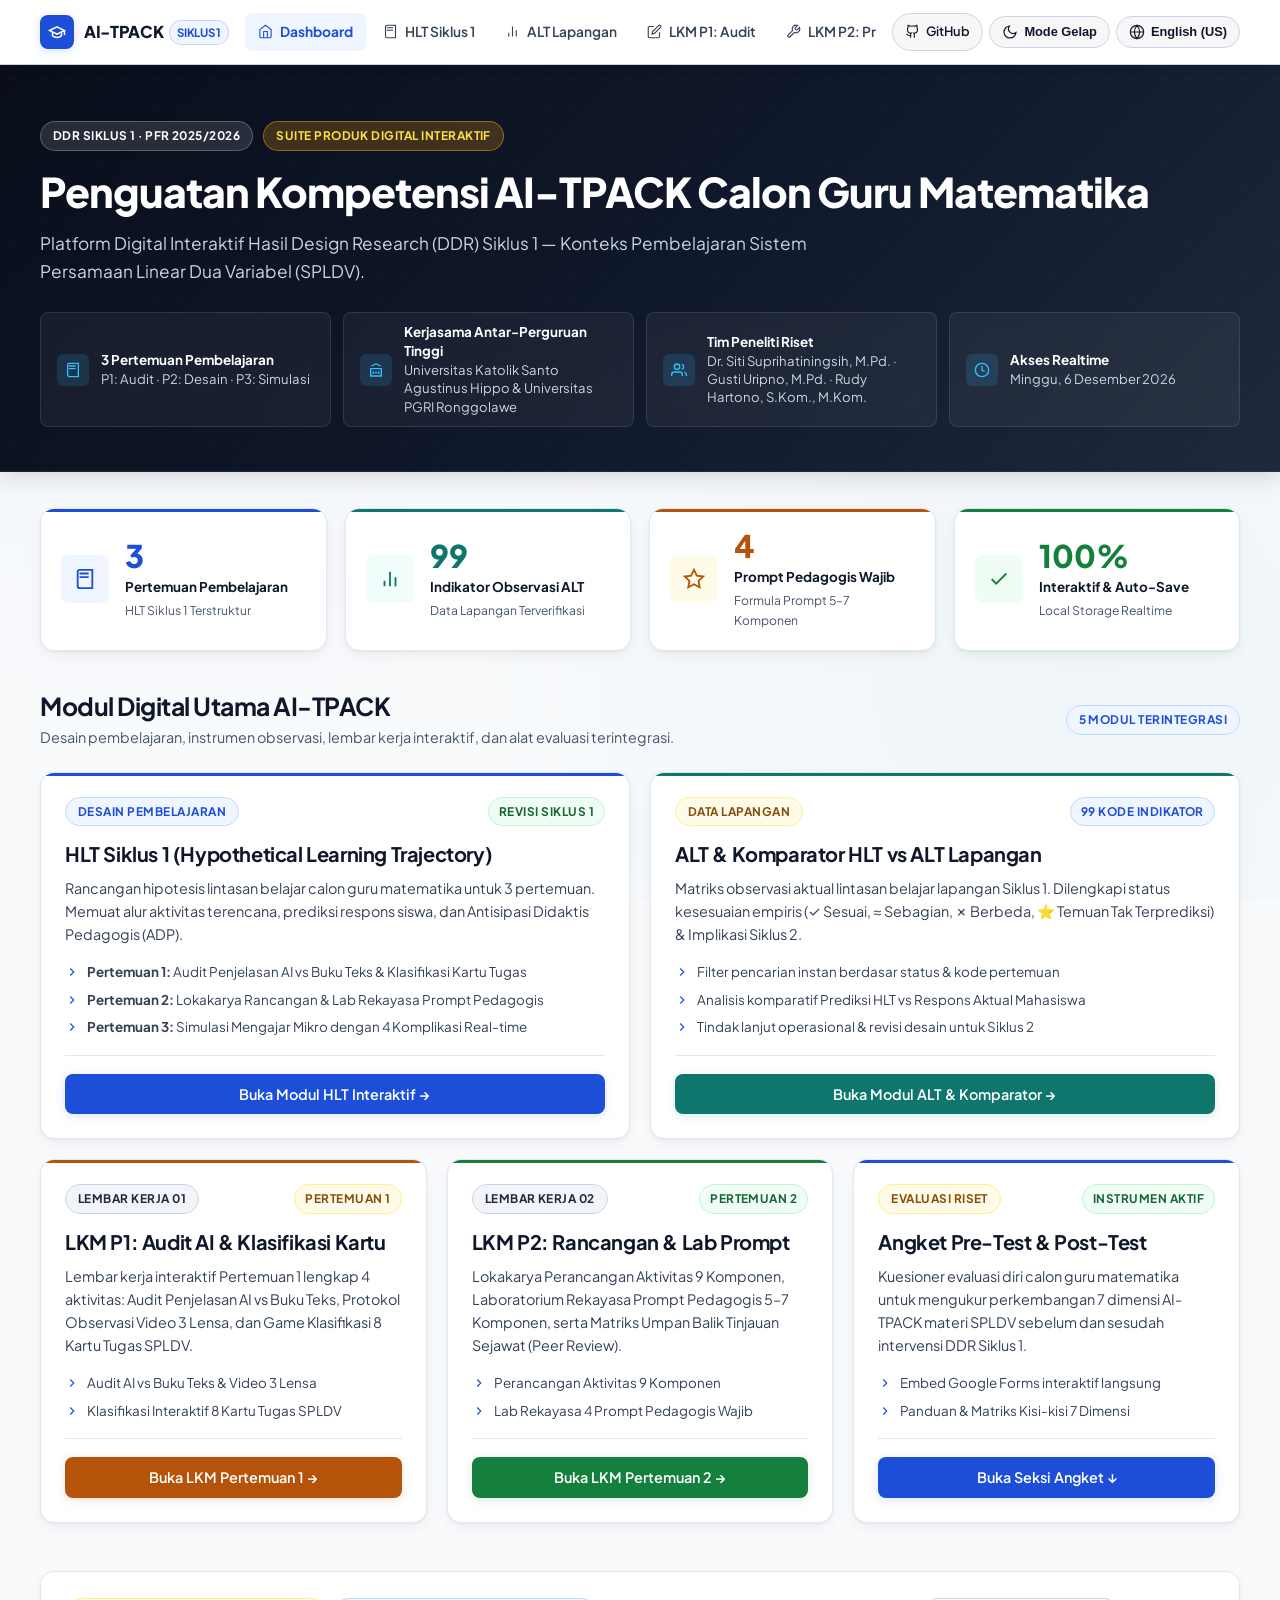
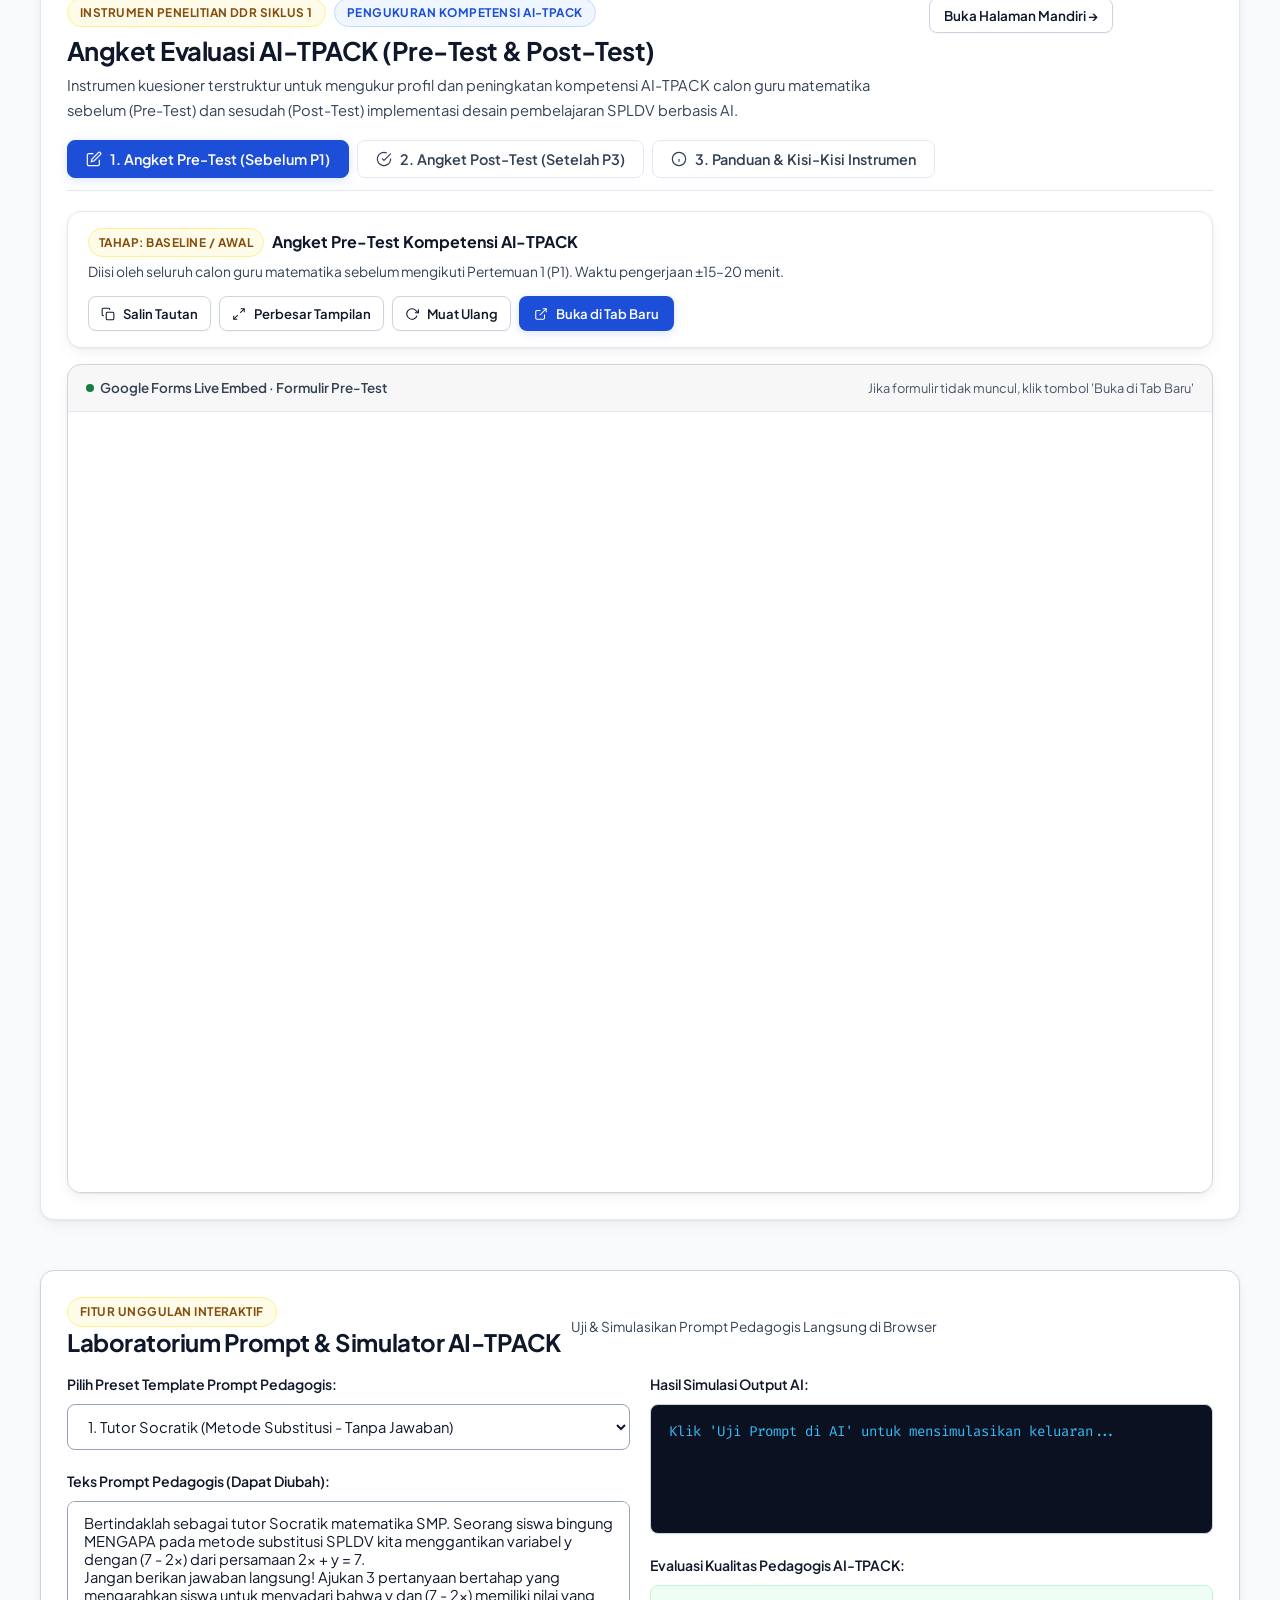
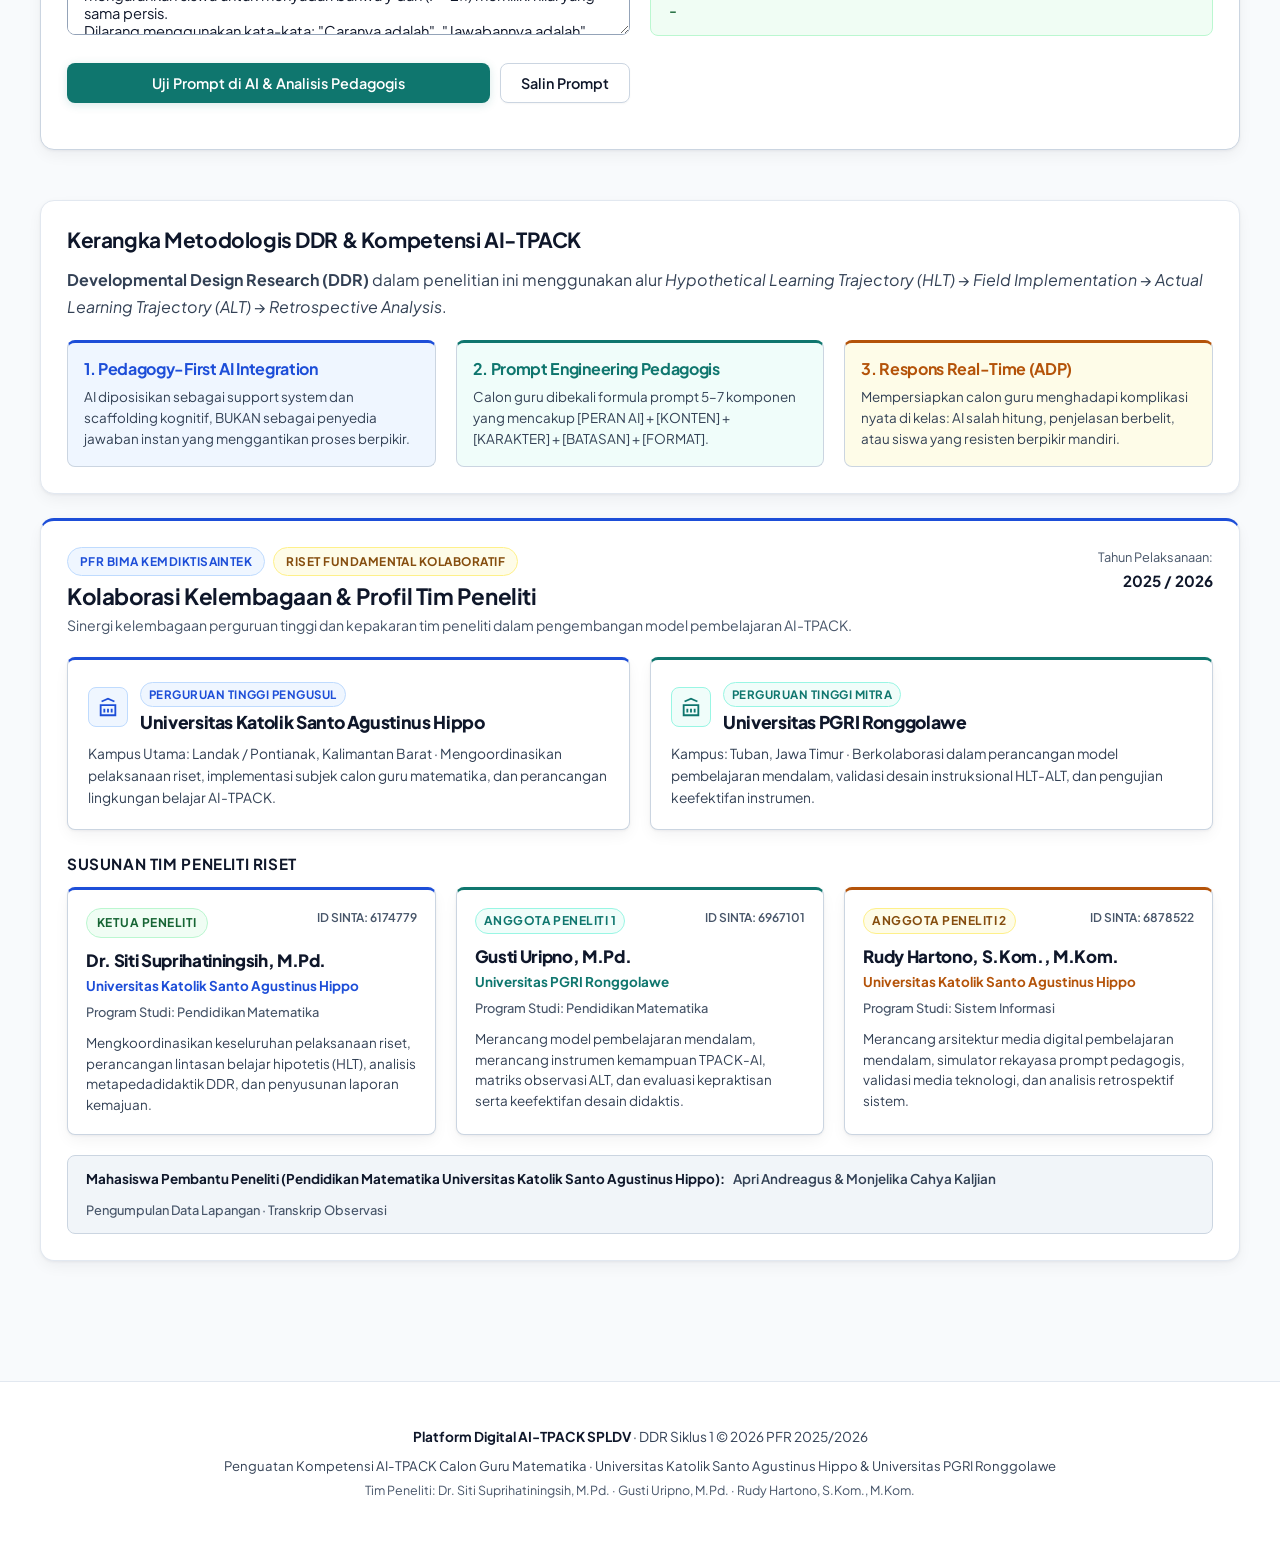
==== commit e18a20a6: "feat(ui-ux): enhance contrast & readability across suite, add full university and research team name" ====
--- a/index.html
+++ b/index.html
@@ -50,6 +50,10 @@
           <svg width="15" height="15" viewBox="0 0 24 24" fill="none" stroke="currentColor" stroke-width="1.8"><path d="M9 11l3 3L22 4"/><path d="M21 12v7a2 2 0 0 1-2 2H5a2 2 0 0 1-2-2V5a2 2 0 0 1 2-2h11"/></svg>
           <span data-id="Angket Evaluasi" data-en="Evaluation Survey">Angket Evaluasi</span>
         </a>
+        <a href="#tim-peneliti" class="nav-link">
+          <svg width="15" height="15" viewBox="0 0 24 24" fill="none" stroke="currentColor" stroke-width="1.8"><path d="M17 21v-2a4 4 0 0 0-4-4H5a4 4 0 0 0-4 4v2"/><circle cx="9" cy="7" r="4"/><path d="M23 21v-2a4 4 0 0 0-3-3.87"/><path d="M16 3.13a4 4 0 0 1 0 7.75"/></svg>
+          <span data-id="Tim Peneliti" data-en="Research Team">Tim Peneliti</span>
+        </a>
       </nav>
 
       <div class="nav-actions">
@@ -98,8 +102,8 @@
             <svg width="16" height="16" viewBox="0 0 24 24" fill="none" stroke="currentColor" stroke-width="2"><path d="M3 21h18M3 10h18M5 6l7-3 7 3M4 10v11M20 10v11M8 14v4M12 14v4M16 14v4"/></svg>
           </div>
           <div class="hero-meta-text">
-            <strong data-id="Kerjasama Antar-Kampus" data-en="Institutional Collaboration">Kerjasama Antar-Kampus</strong>
-            <span data-id="Unika Santo Agustinus Hippo &amp; Unirow Tuban" data-en="Unika Santo Agustinus Hippo &amp; Unirow Tuban">Unika Santo Agustinus Hippo &amp; Unirow Tuban</span>
+            <strong data-id="Kerjasama Antar-Perguruan Tinggi" data-en="Inter-University Collaboration">Kerjasama Antar-Perguruan Tinggi</strong>
+            <span data-id="Universitas Katolik Santo Agustinus Hippo &amp; Universitas PGRI Ronggolawe" data-en="Universitas Katolik Santo Agustinus Hippo &amp; Universitas PGRI Ronggolawe">Universitas Katolik Santo Agustinus Hippo &amp; Universitas PGRI Ronggolawe</span>
           </div>
         </div>
 
@@ -109,7 +113,7 @@
           </div>
           <div class="hero-meta-text">
             <strong data-id="Tim Peneliti Riset" data-en="Research Team">Tim Peneliti Riset</strong>
-            <span>Siti Suprihatiningsih &middot; Gusti Uripno &middot; Rudy Hartono</span>
+            <span data-id="Dr. Siti Suprihatiningsih, M.Pd. &middot; Gusti Uripno, M.Pd. &middot; Rudy Hartono, S.Kom., M.Kom." data-en="Dr. Siti Suprihatiningsih, M.Pd. &middot; Gusti Uripno, M.Pd. &middot; Rudy Hartono, S.Kom., M.Kom.">Dr. Siti Suprihatiningsih, M.Pd. &middot; Gusti Uripno, M.Pd. &middot; Rudy Hartono, S.Kom., M.Kom.</span>
           </div>
         </div>
 
@@ -286,7 +290,7 @@
               </ul>
             </div>
             <div class="bento-card-footer">
-              <a href="LKM_P1_Interactive.html" class="btn btn-outline" style="width:100%; border-color:var(--gold); color:var(--gold);" data-id="Buka LKM Pertemuan 1 &rarr;" data-en="Open Worksheet 1 &rarr;">
+              <a href="LKM_P1_Interactive.html" class="btn btn-amber" style="width:100%;" data-id="Buka LKM Pertemuan 1 &rarr;" data-en="Open Worksheet 1 &rarr;">
                 <span data-id="Buka LKM Pertemuan 1 &rarr;" data-en="Open Worksheet 1 &rarr;">Buka LKM Pertemuan 1 &rarr;</span>
               </a>
             </div>
@@ -317,7 +321,7 @@
               </ul>
             </div>
             <div class="bento-card-footer">
-              <a href="LKM_P2_Interactive.html" class="btn btn-outline" style="width:100%; border-color:var(--green); color:var(--green);" data-id="Buka LKM Pertemuan 2 &rarr;" data-en="Open Worksheet 2 &rarr;">
+              <a href="LKM_P2_Interactive.html" class="btn btn-green" style="width:100%;" data-id="Buka LKM Pertemuan 2 &rarr;" data-en="Open Worksheet 2 &rarr;">
                 <span data-id="Buka LKM Pertemuan 2 &rarr;" data-en="Open Worksheet 2 &rarr;">Buka LKM Pertemuan 2 &rarr;</span>
               </a>
             </div>
@@ -399,7 +403,7 @@
 
         <!-- TAB CONTENT 1: PRE-TEST -->
         <div id="tab-pretest" class="eval-tab-content active">
-          <div style="background:var(--bg-glass); border:1px solid var(--border-subtle); border-radius:var(--radius-sm); padding:16px 20px; margin-bottom:16px; display:flex; justify-content:space-between; align-items:center; flex-wrap:wrap; gap:12px;">
+          <div class="mini-card" style="padding:16px 20px; margin-bottom:16px; display:flex; justify-content:space-between; align-items:center; flex-wrap:wrap; gap:12px;">
             <div>
               <div style="display:flex; align-items:center; gap:8px; margin-bottom:4px;">
                 <span class="status-badge status-sebagian" data-id="Tahap: Baseline / Awal" data-en="Stage: Baseline / Initial">Tahap: Baseline / Awal</span>
@@ -446,7 +450,7 @@
 
         <!-- TAB CONTENT 2: POST-TEST -->
         <div id="tab-posttest" class="eval-tab-content">
-          <div style="background:var(--bg-glass); border:1px solid var(--border-subtle); border-radius:var(--radius-sm); padding:16px 20px; margin-bottom:16px; display:flex; justify-content:space-between; align-items:center; flex-wrap:wrap; gap:12px;">
+          <div class="mini-card" style="padding:16px 20px; margin-bottom:16px; display:flex; justify-content:space-between; align-items:center; flex-wrap:wrap; gap:12px;">
             <div>
               <div style="display:flex; align-items:center; gap:8px; margin-bottom:4px;">
                 <span class="status-badge status-sesuai" data-id="Tahap: Evaluasi Akhir / Post-Test" data-en="Stage: Final Evaluation / Post-Test">Tahap: Evaluasi Akhir / Post-Test</span>
@@ -493,28 +497,28 @@
 
         <!-- TAB CONTENT 3: PEDOMAN & KISI-KISI -->
         <div id="tab-pedoman" class="eval-tab-content">
-          <div style="background:var(--bg-glass); border:1px solid var(--border-subtle); border-radius:var(--radius-sm); padding:20px; margin-bottom:20px;">
+          <div class="mini-card" style="padding:20px; margin-bottom:20px;">
             <h3 style="font-size:1.15rem; color:var(--heading-color); margin-bottom:10px;" data-id="Kerangka Dimensi Pengukuran AI-TPACK dalam Materi SPLDV" data-en="Measurement Dimensions of AI-TPACK Framework in SPLDV">Kerangka Dimensi Pengukuran AI-TPACK dalam Materi SPLDV</h3>
             <p style="font-size:0.88rem; color:var(--text-muted); margin-bottom:16px;" data-id="Pengembangan instrumen ini mengadaptasi kerangka kerja Mishra &amp; Koehler (2006) yang diperluas dengan AI Pedagogical Knowledge (AI-PK) dan AI Content Knowledge (AI-CK) untuk calon guru matematika:" data-en="The development of this instrument adapts Mishra &amp; Koehler's (2006) framework extended with AI Pedagogical Knowledge (AI-PK) and AI Content Knowledge (AI-CK) for pre-service math teachers:">
               Pengembangan instrumen ini mengadaptasi kerangka kerja Mishra &amp; Koehler (2006) yang diperluas dengan AI Pedagogical Knowledge (AI-PK) dan AI Content Knowledge (AI-CK) untuk calon guru matematika:
             </p>
 
             <div class="grid-3" style="margin-bottom:16px;">
-              <div style="background:var(--bg-card); border:1px solid var(--border-subtle); border-radius:var(--radius-sm); padding:14px;">
-                <strong style="color:var(--primary); font-size:0.9rem;" data-id="1. AI-TK (AI Technological Knowledge)" data-en="1. AI-TK (AI Technological Knowledge)">1. AI-TK (AI Technological Knowledge)</strong>
-                <p style="font-size:0.82rem; color:var(--text-muted); margin-top:6px;" data-id="Kemampuan mengoperasikan AI generatif, memahami batasan halusinasi model, dan parameter rekayasa prompt (system prompt, temperature, constraints)." data-en="Ability to operate generative AI tools, understand hallucination limits, and engineer prompt parameters (system prompt, constraints).">
+              <div class="dimension-card primary">
+                <strong style="color:var(--primary);" data-id="1. AI-TK (AI Technological Knowledge)" data-en="1. AI-TK (AI Technological Knowledge)">1. AI-TK (AI Technological Knowledge)</strong>
+                <p data-id="Kemampuan mengoperasikan AI generatif, memahami batasan halusinasi model, dan parameter rekayasa prompt (system prompt, temperature, constraints)." data-en="Ability to operate generative AI tools, understand hallucination limits, and engineer prompt parameters (system prompt, constraints).">
                   Kemampuan mengoperasikan AI generatif, memahami batasan halusinasi model, dan parameter rekayasa prompt (system prompt, temperature, constraints).
                 </p>
               </div>
-              <div style="background:var(--bg-card); border:1px solid var(--border-subtle); border-radius:var(--radius-sm); padding:14px;">
-                <strong style="color:var(--secondary); font-size:0.9rem;" data-id="2. AI-TCK (AI-Technological Content Knowledge)" data-en="2. AI-TCK (AI-Technological Content Knowledge)">2. AI-TCK (AI-Technological Content Knowledge)</strong>
-                <p style="font-size:0.82rem; color:var(--text-muted); margin-top:6px;" data-id="Kecakapan mengaudit akurasi konsep matematika pada output AI, memverifikasi solusi SPLDV (eliminasi, substitusi, matriks), dan mendeteksi galat hitung AI." data-en="Competence in auditing mathematical concepts in AI outputs, verifying SPLDV solutions (elimination, substitution, matrices), and detecting computation errors.">
+              <div class="dimension-card secondary">
+                <strong style="color:var(--secondary);" data-id="2. AI-TCK (AI-Technological Content Knowledge)" data-en="2. AI-TCK (AI-Technological Content Knowledge)">2. AI-TCK (AI-Technological Content Knowledge)</strong>
+                <p data-id="Kecakapan mengaudit akurasi konsep matematika pada output AI, memverifikasi solusi SPLDV (eliminasi, substitusi, matriks), dan mendeteksi galat hitung AI." data-en="Competence in auditing mathematical concepts in AI outputs, verifying SPLDV solutions (elimination, substitution, matrices), and detecting computation errors.">
                   Kecakapan mengaudit akurasi konsep matematika pada output AI, memverifikasi solusi SPLDV (eliminasi, substitusi, matriks), dan mendeteksi galat hitung AI.
                 </p>
               </div>
-              <div style="background:var(--bg-card); border:1px solid var(--border-subtle); border-radius:var(--radius-sm); padding:14px;">
-                <strong style="color:var(--gold); font-size:0.9rem;" data-id="3. AI-TPACK Terintegrasi" data-en="3. Integrated AI-TPACK">3. AI-TPACK Terintegrasi</strong>
-                <p style="font-size:0.82rem; color:var(--text-muted); margin-top:6px;" data-id="Sintesis utuh: merancang prompt Socratik, mengantisipasi respons siswa (ADP), dan mengorkestrasikan AI sebagai scaffolding kognitif tanpa mereduksi proses berpikir." data-en="Full synthesis: designing Socratic prompts, anticipating student responses (ADP), and orchestrating AI as a cognitive scaffold without reducing critical thinking.">
+              <div class="dimension-card gold">
+                <strong style="color:var(--gold);" data-id="3. AI-TPACK Terintegrasi" data-en="3. Integrated AI-TPACK">3. AI-TPACK Terintegrasi</strong>
+                <p data-id="Sintesis utuh: merancang prompt Socratik, mengantisipasi respons siswa (ADP), dan mengorkestrasikan AI sebagai scaffolding kognitif tanpa mereduksi proses berpikir." data-en="Full synthesis: designing Socratic prompts, anticipating student responses (ADP), and orchestrating AI as a cognitive scaffold without reducing critical thinking.">
                   Sintesis utuh: merancang prompt Socratik, mengantisipasi respons siswa (ADP), dan mengorkestrasikan AI sebagai scaffolding kognitif tanpa mereduksi proses berpikir.
                 </p>
               </div>
@@ -599,7 +603,7 @@
             </div>
             <div class="form-group">
               <label class="form-label" data-id="Evaluasi Kualitas Pedagogis AI-TPACK:" data-en="Pedagogical Quality Evaluation:">Evaluasi Kualitas Pedagogis AI-TPACK:</label>
-              <div id="sim-analysis-box" style="padding:14px; background:var(--bg-glass); border:1px solid var(--border-color); border-radius:8px; font-size:0.88rem; color:var(--primary);">
+              <div id="sim-analysis-box" class="sim-analysis-box">
                 -
               </div>
             </div>
@@ -617,24 +621,140 @@
           <strong>Developmental Design Research (DDR)</strong> dalam penelitian ini menggunakan alur <em>Hypothetical Learning Trajectory (HLT) &rarr; Field Implementation &rarr; Actual Learning Trajectory (ALT) &rarr; Retrospective Analysis</em>.
         </p>
         <div class="grid-3" style="margin-top:20px;">
-          <div style="background:var(--bg-glass); border:1px solid var(--border-subtle); padding:16px; border-radius:10px;">
+          <div class="dimension-card primary">
             <h4 style="color:var(--primary); font-size:1rem; margin-bottom:8px;" data-id="1. Pedagogy-First AI Integration" data-en="1. Pedagogy-First AI Integration">1. Pedagogy-First AI Integration</h4>
-            <p style="font-size:0.86rem; color:var(--text-muted);" data-id="AI diposisikan sebagai support system dan scaffolding kognitif, BUKAN sebagai penyedia jawaban instan yang menggantikan proses berpikir." data-en="AI is positioned as a support system and cognitive scaffold, NOT as a shortcut solver replacing student thinking.">
+            <p data-id="AI diposisikan sebagai support system dan scaffolding kognitif, BUKAN sebagai penyedia jawaban instan yang menggantikan proses berpikir." data-en="AI is positioned as a support system and cognitive scaffold, NOT as a shortcut solver replacing student thinking.">
               AI diposisikan sebagai support system dan scaffolding kognitif, BUKAN sebagai penyedia jawaban instan yang menggantikan proses berpikir.
             </p>
           </div>
-          <div style="background:var(--bg-glass); border:1px solid var(--border-subtle); padding:16px; border-radius:10px;">
+          <div class="dimension-card secondary">
             <h4 style="color:var(--secondary); font-size:1rem; margin-bottom:8px;" data-id="2. Prompt Engineering Pedagogis" data-en="2. Pedagogical Prompt Engineering">2. Prompt Engineering Pedagogis</h4>
-            <p style="font-size:0.86rem; color:var(--text-muted);" data-id="Calon guru dibekali formula prompt 5–7 komponen yang mencakup [PERAN AI] + [KONTEN] + [KARAKTER] + [BATASAN] + [FORMAT]." data-en="Pre-service teachers master a 5–7 component prompt formula covering [AI ROLE] + [CONTENT] + [LEARNER] + [CONSTRAINTS] + [FORMAT].">
+            <p data-id="Calon guru dibekali formula prompt 5–7 komponen yang mencakup [PERAN AI] + [KONTEN] + [KARAKTER] + [BATASAN] + [FORMAT]." data-en="Pre-service teachers master a 5–7 component prompt formula covering [AI ROLE] + [CONTENT] + [LEARNER] + [CONSTRAINTS] + [FORMAT].">
               Calon guru dibekali formula prompt 5–7 komponen yang mencakup [PERAN AI] + [KONTEN] + [KARAKTER] + [BATASAN] + [FORMAT].
             </p>
           </div>
-          <div style="background:var(--bg-glass); border:1px solid var(--border-subtle); padding:16px; border-radius:10px;">
+          <div class="dimension-card gold">
             <h4 style="color:var(--gold); font-size:1rem; margin-bottom:8px;" data-id="3. Respons Real-Time (ADP)" data-en="3. Real-Time Response (ADP)">3. Respons Real-Time (ADP)</h4>
-            <p style="font-size:0.86rem; color:var(--text-muted);" data-id="Mempersiapkan calon guru menghadapi komplikasi nyata di kelas: AI salah hitung, penjelasan berbelit, atau siswa yang resisten berpikir mandiri." data-en="Equips pre-service teachers to handle real classroom complications: mathematical AI errors, verbose explanations, or cognitive resistance.">
+            <p data-id="Mempersiapkan calon guru menghadapi komplikasi nyata di kelas: AI salah hitung, penjelasan berbelit, atau siswa yang resisten berpikir mandiri." data-en="Equips pre-service teachers to handle real classroom complications: mathematical AI errors, verbose explanations, or cognitive resistance.">
               Mempersiapkan calon guru menghadapi komplikasi nyata di kelas: AI salah hitung, penjelasan berbelit, atau siswa yang resisten berpikir mandiri.
             </p>
           </div>
+        </div>
+      </div>
+    </section>
+
+    <!-- RESEARCH TEAM & INSTITUTIONAL COLLABORATION PROFILE -->
+    <section id="tim-peneliti" style="margin-bottom: 40px;">
+      <div class="card" style="border-top: 3px solid var(--primary);">
+        <div style="display:flex; justify-content:space-between; align-items:flex-start; margin-bottom:20px; flex-wrap:wrap; gap:12px;">
+          <div>
+            <div style="display:flex; align-items:center; gap:8px; margin-bottom:6px;">
+              <span class="badge-tag primary" data-id="PFR BIMA Kemdiktisaintek" data-en="PFR BIMA Kemdiktisaintek">PFR BIMA Kemdiktisaintek</span>
+              <span class="badge-tag gold" data-id="Riset Fundamental Kolaboratif" data-en="Collaborative Fundamental Research">Riset Fundamental Kolaboratif</span>
+            </div>
+            <h2 style="font-size:1.4rem;" data-id="Kolaborasi Kelembagaan &amp; Profil Tim Peneliti" data-en="Institutional Collaboration &amp; Research Team Profile">Kolaborasi Kelembagaan &amp; Profil Tim Peneliti</h2>
+            <p style="font-size:0.88rem; color:var(--text-dim); margin-top:4px;" data-id="Sinergi kelembagaan perguruan tinggi dan kepakaran tim peneliti dalam pengembangan model pembelajaran AI-TPACK." data-en="Institutional synergy and research team expertise in the development of the AI-TPACK learning model.">
+              Sinergi kelembagaan perguruan tinggi dan kepakaran tim peneliti dalam pengembangan model pembelajaran AI-TPACK.
+            </p>
+          </div>
+          <div style="text-align:right;">
+            <span style="font-size:0.8rem; color:var(--text-dim); display:block;" data-id="Tahun Pelaksanaan:" data-en="Execution Year:">Tahun Pelaksanaan:</span>
+            <strong style="color:var(--heading-color); font-size:0.95rem;">2025 / 2026</strong>
+          </div>
+        </div>
+
+        <!-- PERGURUAN TINGGI MITRA & PENGUSUL -->
+        <div class="grid-2" style="margin-bottom: 24px;">
+          <div class="institution-collab-card host">
+            <div style="display:flex; align-items:center; gap:12px; margin-bottom:10px;">
+              <div style="width:40px; height:40px; border-radius:var(--radius-sm); background:var(--primary-subtle); color:var(--primary); display:flex; align-items:center; justify-content:center; flex-shrink:0; border:1px solid var(--primary-border);">
+                <svg width="22" height="22" viewBox="0 0 24 24" fill="none" stroke="currentColor" stroke-width="2"><path d="M3 21h18M3 10h18M5 6l7-3 7 3M4 10v11M20 10v11M8 14v4M12 14v4M16 14v4"/></svg>
+              </div>
+              <div>
+                <span class="badge-tag primary" style="font-size:0.72rem; padding:2px 8px;" data-id="Perguruan Tinggi Pengusul" data-en="Host Institution">Perguruan Tinggi Pengusul</span>
+                <h3 style="font-size:1.1rem; margin-top:4px; color:var(--heading-color); font-weight:800;" data-id="Universitas Katolik Santo Agustinus Hippo" data-en="Universitas Katolik Santo Agustinus Hippo">Universitas Katolik Santo Agustinus Hippo</h3>
+              </div>
+            </div>
+            <p style="font-size:0.86rem; color:var(--text-muted); line-height:1.6;" data-id="Kampus Utama: Landak / Pontianak, Kalimantan Barat &middot; Mengoordinasikan pelaksanaan riset, implementasi subjek calon guru matematika, dan perancangan lingkungan belajar AI-TPACK." data-en="Main Campus: Landak / Pontianak, West Kalimantan &middot; Coordinating research execution, pre-service teacher implementation, and AI-TPACK learning environment design.">
+              Kampus Utama: Landak / Pontianak, Kalimantan Barat &middot; Mengoordinasikan pelaksanaan riset, implementasi subjek calon guru matematika, dan perancangan lingkungan belajar AI-TPACK.
+            </p>
+          </div>
+
+          <div class="institution-collab-card partner">
+            <div style="display:flex; align-items:center; gap:12px; margin-bottom:10px;">
+              <div style="width:40px; height:40px; border-radius:var(--radius-sm); background:var(--secondary-subtle); color:var(--secondary); display:flex; align-items:center; justify-content:center; flex-shrink:0; border:1px solid var(--secondary-border);">
+                <svg width="22" height="22" viewBox="0 0 24 24" fill="none" stroke="currentColor" stroke-width="2"><path d="M3 21h18M3 10h18M5 6l7-3 7 3M4 10v11M20 10v11M8 14v4M12 14v4M16 14v4"/></svg>
+              </div>
+              <div>
+                <span class="badge-tag secondary" style="font-size:0.72rem; padding:2px 8px;" data-id="Perguruan Tinggi Mitra" data-en="Partner Institution">Perguruan Tinggi Mitra</span>
+                <h3 style="font-size:1.1rem; margin-top:4px; color:var(--heading-color); font-weight:800;" data-id="Universitas PGRI Ronggolawe" data-en="Universitas PGRI Ronggolawe">Universitas PGRI Ronggolawe</h3>
+              </div>
+            </div>
+            <p style="font-size:0.86rem; color:var(--text-muted); line-height:1.6;" data-id="Kampus: Tuban, Jawa Timur &middot; Berkolaborasi dalam perancangan model pembelajaran mendalam, validasi desain instruksional HLT-ALT, dan pengujian keefektifan instrumen." data-en="Campus: Tuban, East Java &middot; Collaborating in deep learning model design, HLT-ALT instructional design validation, and instrument efficacy evaluation.">
+              Kampus: Tuban, Jawa Timur &middot; Berkolaborasi dalam perancangan model pembelajaran mendalam, validasi desain instruksional HLT-ALT, dan pengujian keefektifan instrumen.
+            </p>
+          </div>
+        </div>
+
+        <!-- TIM PENELITI DETAIL CARDS -->
+        <h4 style="font-size:0.95rem; margin-bottom:14px; color:var(--heading-color); font-weight:700; text-transform:uppercase; letter-spacing:0.04em;" data-id="Susunan Tim Peneliti Riset" data-en="Research Team Members">Susunan Tim Peneliti Riset</h4>
+        <div class="grid-3" style="margin-bottom:20px;">
+          <!-- KETUA -->
+          <div class="researcher-card leader">
+            <div>
+              <div style="display:flex; justify-content:space-between; align-items:flex-start; margin-bottom:12px;">
+                <span class="status-badge status-sesuai" style="font-size:0.75rem;" data-id="Ketua Peneliti" data-en="Principal Investigator">Ketua Peneliti</span>
+                <span style="font-size:0.75rem; color:var(--text-dim); font-weight:600;">ID SINTA: 6174779</span>
+              </div>
+              <h4 style="font-size:1.06rem; color:var(--heading-color); font-weight:800; margin-bottom:4px;">Dr. Siti Suprihatiningsih, M.Pd.</h4>
+              <p style="font-size:0.84rem; font-weight:700; color:var(--primary); margin-bottom:4px;" data-id="Universitas Katolik Santo Agustinus Hippo" data-en="Universitas Katolik Santo Agustinus Hippo">Universitas Katolik Santo Agustinus Hippo</p>
+              <p style="font-size:0.8rem; color:var(--text-dim); margin-bottom:10px; font-weight:500;" data-id="Program Studi: Pendidikan Matematika" data-en="Study Program: Mathematics Education">Program Studi: Pendidikan Matematika</p>
+              <p style="font-size:0.84rem; color:var(--text-muted); line-height:1.55;" data-id="Mengkoordinasikan keseluruhan pelaksanaan riset, perancangan lintasan belajar hipotetis (HLT), analisis metapedadidaktik DDR, dan penyusunan laporan kemajuan." data-en="Coordinating overall research execution, hypothetical learning trajectory (HLT) design, DDR metapedadidactical analysis, and progress reporting.">
+                Mengkoordinasikan keseluruhan pelaksanaan riset, perancangan lintasan belajar hipotetis (HLT), analisis metapedadidaktik DDR, dan penyusunan laporan kemajuan.
+              </p>
+            </div>
+          </div>
+
+          <!-- ANGGOTA 1 -->
+          <div class="researcher-card member-1">
+            <div>
+              <div style="display:flex; justify-content:space-between; align-items:flex-start; margin-bottom:12px;">
+                <span class="badge-tag secondary" style="font-size:0.75rem; padding:2px 8px;" data-id="Anggota Peneliti 1" data-en="Co-Investigator 1">Anggota Peneliti 1</span>
+                <span style="font-size:0.75rem; color:var(--text-dim); font-weight:600;">ID SINTA: 6967101</span>
+              </div>
+              <h4 style="font-size:1.06rem; color:var(--heading-color); font-weight:800; margin-bottom:4px;">Gusti Uripno, M.Pd.</h4>
+              <p style="font-size:0.84rem; font-weight:700; color:var(--secondary); margin-bottom:4px;" data-id="Universitas PGRI Ronggolawe" data-en="Universitas PGRI Ronggolawe">Universitas PGRI Ronggolawe</p>
+              <p style="font-size:0.8rem; color:var(--text-dim); margin-bottom:10px; font-weight:500;" data-id="Program Studi: Pendidikan Matematika" data-en="Study Program: Mathematics Education">Program Studi: Pendidikan Matematika</p>
+              <p style="font-size:0.84rem; color:var(--text-muted); line-height:1.55;" data-id="Merancang model pembelajaran mendalam, merancang instrumen kemampuan TPACK-AI, matriks observasi ALT, dan evaluasi kepraktisan serta keefektifan desain didaktis." data-en="Designing deep learning models, formulating TPACK-AI competence instruments, ALT observation matrices, and evaluating didactical design practicality and efficacy.">
+                Merancang model pembelajaran mendalam, merancang instrumen kemampuan TPACK-AI, matriks observasi ALT, dan evaluasi kepraktisan serta keefektifan desain didaktis.
+              </p>
+            </div>
+          </div>
+
+          <!-- ANGGOTA 2 -->
+          <div class="researcher-card member-2">
+            <div>
+              <div style="display:flex; justify-content:space-between; align-items:flex-start; margin-bottom:12px;">
+                <span class="badge-tag gold" style="font-size:0.75rem; padding:2px 8px;" data-id="Anggota Peneliti 2" data-en="Co-Investigator 2">Anggota Peneliti 2</span>
+                <span style="font-size:0.75rem; color:var(--text-dim); font-weight:600;">ID SINTA: 6878522</span>
+              </div>
+              <h4 style="font-size:1.06rem; color:var(--heading-color); font-weight:800; margin-bottom:4px;">Rudy Hartono, S.Kom., M.Kom.</h4>
+              <p style="font-size:0.84rem; font-weight:700; color:var(--gold); margin-bottom:4px;" data-id="Universitas Katolik Santo Agustinus Hippo" data-en="Universitas Katolik Santo Agustinus Hippo">Universitas Katolik Santo Agustinus Hippo</p>
+              <p style="font-size:0.8rem; color:var(--text-dim); margin-bottom:10px; font-weight:500;" data-id="Program Studi: Sistem Informasi" data-en="Study Program: Information Systems">Program Studi: Sistem Informasi</p>
+              <p style="font-size:0.84rem; color:var(--text-muted); line-height:1.55;" data-id="Merancang arsitektur media digital pembelajaran mendalam, simulator rekayasa prompt pedagogis, validasi media teknologi, dan analisis retrospektif sistem." data-en="Engineering digital media architecture, pedagogical prompt laboratory simulator, technological media validation, and system retrospective analysis.">
+                Merancang arsitektur media digital pembelajaran mendalam, simulator rekayasa prompt pedagogis, validasi media teknologi, dan analisis retrospektif sistem.
+              </p>
+            </div>
+          </div>
+        </div>
+
+        <!-- MAHASISWA PEMBANTU PENELITI -->
+        <div style="background:var(--bg-surface-raised); border:1px solid var(--border-color); border-radius:var(--radius-sm); padding:12px 18px; display:flex; align-items:center; justify-content:space-between; flex-wrap:wrap; gap:10px;">
+          <div style="display:flex; align-items:center; gap:8px; font-size:0.84rem;">
+            <strong style="color:var(--heading-color);" data-id="Mahasiswa Pembantu Peneliti (Pendidikan Matematika Universitas Katolik Santo Agustinus Hippo):" data-en="Student Research Assistants (Mathematics Education, Universitas Katolik Santo Agustinus Hippo):">Mahasiswa Pembantu Peneliti (Pendidikan Matematika Universitas Katolik Santo Agustinus Hippo):</strong>
+            <span style="color:var(--text-muted); font-weight:600;">Apri Andreagus &amp; Monjelika Cahya Kaljian</span>
+          </div>
+          <span style="font-size:0.8rem; color:var(--text-dim); font-weight:500;" data-id="Pengumpulan Data Lapangan &middot; Transkrip Observasi" data-en="Field Data Collection &middot; Observation Transcripts">Pengumpulan Data Lapangan &middot; Transkrip Observasi</span>
         </div>
       </div>
     </section>
@@ -644,8 +764,11 @@
   <!-- FOOTER -->
   <footer class="suite-footer">
     <p><strong data-id="Platform Digital AI-TPACK SPLDV" data-en="AI-TPACK SPLDV Digital Platform">Platform Digital AI-TPACK SPLDV</strong> &middot; DDR Siklus 1 &copy; 2026 PFR 2025/2026</p>
-    <p style="margin-top:6px; font-size:0.8rem; color:var(--text-dim);" data-id="Penguatan Kompetensi AI-TPACK Calon Guru Matematika &middot; Universitas Katolik Santo Agustinus Hippo &amp; Universitas PGRI Ronggolawe Tuban" data-en="Strengthening AI-TPACK Competence of Pre-Service Mathematics Teachers &middot; Universitas Katolik Santo Agustinus Hippo &amp; Universitas PGRI Ronggolawe Tuban">
-      Penguatan Kompetensi AI-TPACK Calon Guru Matematika &middot; Universitas Katolik Santo Agustinus Hippo &amp; Universitas PGRI Ronggolawe Tuban
+    <p style="margin-top:6px; font-size:0.82rem; color:var(--text-muted);" data-id="Penguatan Kompetensi AI-TPACK Calon Guru Matematika &middot; Universitas Katolik Santo Agustinus Hippo &amp; Universitas PGRI Ronggolawe" data-en="Strengthening AI-TPACK Competence of Pre-Service Mathematics Teachers &middot; Universitas Katolik Santo Agustinus Hippo &amp; Universitas PGRI Ronggolawe">
+      Penguatan Kompetensi AI-TPACK Calon Guru Matematika &middot; Universitas Katolik Santo Agustinus Hippo &amp; Universitas PGRI Ronggolawe
+    </p>
+    <p style="margin-top:4px; font-size:0.78rem; color:var(--text-dim);" data-id="Tim Peneliti: Dr. Siti Suprihatiningsih, M.Pd. &middot; Gusti Uripno, M.Pd. &middot; Rudy Hartono, S.Kom., M.Kom." data-en="Research Team: Dr. Siti Suprihatiningsih, M.Pd. &middot; Gusti Uripno, M.Pd. &middot; Rudy Hartono, S.Kom., M.Kom.">
+      Tim Peneliti: Dr. Siti Suprihatiningsih, M.Pd. &middot; Gusti Uripno, M.Pd. &middot; Rudy Hartono, S.Kom., M.Kom.
     </p>
   </footer>
 
--- a/styles.css
+++ b/styles.css
@@ -5,7 +5,7 @@
    ========================================================================== */
 
 :root {
-  /* Surface & Base (Light Mode Default) */
+  /* Surface & Base (Light Mode Default - Academic Clean Slate) */
   --bg-dark: #f8fafc;
   --bg-card: #ffffff;
   --bg-card-hover: #ffffff;
@@ -13,43 +13,48 @@
   --bg-glass: rgba(15, 23, 42, 0.03);
   --bg-glass-hover: rgba(15, 23, 42, 0.06);
   
-  /* Brand Semantic Palette: Academic Cobalt & Deep Cyan (Anti-AI-Slop: No Tailwind Indigo) */
+  /* Brand Semantic Palette: Academic Cobalt & Deep Cyan */
   --primary: #1d4ed8;
   --primary-glow: rgba(29, 78, 216, 0.16);
   --primary-light: #2563eb;
   --primary-dark: #1e3a8a;
-  --primary-subtle: rgba(29, 78, 216, 0.08);
+  --primary-subtle: #eff6ff;
+  --primary-border: #bfdbfe;
   
   --secondary: #0f766e;
   --secondary-glow: rgba(15, 118, 110, 0.16);
   --secondary-light: #0d9488;
-  --secondary-subtle: rgba(15, 118, 110, 0.08);
+  --secondary-subtle: #f0fdfa;
+  --secondary-border: #99f6e4;
   
   --gold: #b45309;
   --gold-glow: rgba(180, 83, 9, 0.16);
   --gold-light: #d97706;
-  --gold-subtle: rgba(180, 83, 9, 0.08);
+  --gold-subtle: #fefce8;
+  --gold-border: #fef08a;
   
   --red: #b91c1c;
   --red-glow: rgba(185, 28, 28, 0.16);
   --red-light: #dc2626;
-  --red-subtle: rgba(185, 28, 28, 0.08);
+  --red-subtle: #fef2f2;
+  --red-border: #fecaca;
   
   --green: #15803d;
   --green-glow: rgba(21, 128, 61, 0.16);
   --green-light: #16a34a;
-  --green-subtle: rgba(21, 128, 61, 0.08);
-
-  /* Typography & Foreground (WCAG AAA Contrast Compliant) */
+  --green-subtle: #f0fdf4;
+  --green-border: #bbf7d0;
+
+  /* Typography & Foreground (WCAG AAA Contrast Compliant: >= 7:1) */
   --text-main: #0f172a;
   --text-muted: #334155;
-  --text-dim: #64748b;
+  --text-dim: #475569;
   --heading-color: #0f172a;
   
-  /* Borders & Dividers (Perimeter borders instead of thick left-accent) */
-  --border-color: rgba(15, 23, 42, 0.12);
+  /* Borders & Dividers */
+  --border-color: #cbd5e1;
   --border-subtle: #e2e8f0;
-  --border-strong: #cbd5e1;
+  --border-strong: #94a3b8;
   
   /* Elevation & Radius */
   --radius-xs: 6px;
@@ -62,21 +67,46 @@
   --font-heading: 'Plus Jakarta Sans', sans-serif;
   --font-mono: 'Fira Code', 'Consolas', monospace;
   
-  --shadow-card: 0 2px 8px -2px rgba(15, 23, 42, 0.04), 0 8px 24px -4px rgba(15, 23, 42, 0.06);
-  --shadow-hover: 0 4px 12px -2px rgba(15, 23, 42, 0.06), 0 16px 36px -6px rgba(15, 23, 42, 0.1);
+  --shadow-card: 0 1px 3px rgba(15, 23, 42, 0.05), 0 6px 16px -2px rgba(15, 23, 42, 0.06);
+  --shadow-hover: 0 4px 12px -2px rgba(15, 23, 42, 0.08), 0 16px 36px -6px rgba(15, 23, 42, 0.12);
   --shadow-modal: 0 24px 60px -12px rgba(15, 23, 42, 0.25);
   
   --nav-bg: rgba(255, 255, 255, 0.94);
-  --sim-bg: #f8fafc;
+  --sim-bg: #ffffff;
   --sim-out-bg: #0b1120;
   --sim-out-text: #38bdf8;
+
+  /* Semantic High-Contrast Badge Tokens (Light Mode: Dark Crisp Text on Soft Tints) */
+  --badge-bg: #f1f5f9;
+  --badge-text: #1e293b;
+  --badge-border: #cbd5e1;
+
+  --badge-primary-bg: #eff6ff;
+  --badge-primary-text: #1d4ed8;
+  --badge-primary-border: #bfdbfe;
+
+  --badge-secondary-bg: #f0fdfa;
+  --badge-secondary-text: #0f766e;
+  --badge-secondary-border: #99f6e4;
+
+  --badge-gold-bg: #fefce8;
+  --badge-gold-text: #854d0e;
+  --badge-gold-border: #fef08a;
+
+  --badge-green-bg: #f0fdf4;
+  --badge-green-text: #166534;
+  --badge-green-border: #bbf7d0;
+
+  --badge-red-bg: #fef2f2;
+  --badge-red-text: #991b1b;
+  --badge-red-border: #fecaca;
 
   --ease-spring: cubic-bezier(0.16, 1, 0.3, 1);
   --duration-fast: 180ms;
   --duration-normal: 260ms;
 }
 
-/* DARK MODE OVERRIDES (Obsidian Deep Slate Palette) */
+/* DARK MODE OVERRIDES (Obsidian Deep Slate Palette - WCAG AAA Compliant) */
 body.dark-mode {
   --bg-dark: #080c14;
   --bg-card: #0f172a;
@@ -87,38 +117,43 @@
   
   --primary: #38bdf8;
   --primary-glow: rgba(56, 189, 248, 0.28);
-  --primary-light: #60a5fa;
+  --primary-light: #7dd3fc;
   --primary-dark: #0284c7;
-  --primary-subtle: rgba(56, 189, 248, 0.12);
+  --primary-subtle: rgba(56, 189, 248, 0.14);
+  --primary-border: rgba(56, 189, 248, 0.35);
   
   --secondary: #2dd4bf;
   --secondary-glow: rgba(45, 212, 191, 0.25);
   --secondary-light: #5eead4;
-  --secondary-subtle: rgba(45, 212, 191, 0.12);
+  --secondary-subtle: rgba(45, 212, 191, 0.14);
+  --secondary-border: rgba(45, 212, 191, 0.35);
   
   --gold: #fbbf24;
   --gold-glow: rgba(251, 191, 36, 0.25);
-  --gold-light: #fcd34d;
-  --gold-subtle: rgba(251, 191, 36, 0.12);
+  --gold-light: #fde047;
+  --gold-subtle: rgba(251, 191, 36, 0.15);
+  --gold-border: rgba(251, 191, 36, 0.35);
   
   --red: #f87171;
   --red-glow: rgba(248, 113, 113, 0.25);
   --red-light: #fca5a5;
-  --red-subtle: rgba(248, 113, 113, 0.12);
+  --red-subtle: rgba(248, 113, 113, 0.15);
+  --red-border: rgba(248, 113, 113, 0.35);
   
   --green: #4ade80;
   --green-glow: rgba(74, 222, 128, 0.25);
   --green-light: #86efac;
-  --green-subtle: rgba(74, 222, 128, 0.12);
+  --green-subtle: rgba(74, 222, 128, 0.15);
+  --green-border: rgba(74, 222, 128, 0.35);
 
   --text-main: #f8fafc;
   --text-muted: #cbd5e1;
   --text-dim: #94a3b8;
   --heading-color: #ffffff;
   
-  --border-color: rgba(255, 255, 255, 0.12);
+  --border-color: rgba(255, 255, 255, 0.14);
   --border-subtle: rgba(255, 255, 255, 0.08);
-  --border-strong: rgba(255, 255, 255, 0.2);
+  --border-strong: rgba(255, 255, 255, 0.25);
   
   --shadow-card: 0 4px 20px rgba(0, 0, 0, 0.45);
   --shadow-hover: 0 10px 32px rgba(0, 0, 0, 0.6);
@@ -127,7 +162,32 @@
   --nav-bg: rgba(8, 12, 20, 0.94);
   --sim-bg: #0b1329;
   --sim-out-bg: #030712;
-  --sim-out-text: #2dd4bf;
+  --sim-out-text: #38bdf8;
+
+  /* Semantic High-Contrast Badge Tokens (Dark Mode: Luminous text on translucent glowing backdrops) */
+  --badge-bg: rgba(255, 255, 255, 0.08);
+  --badge-text: #f8fafc;
+  --badge-border: rgba(255, 255, 255, 0.18);
+
+  --badge-primary-bg: rgba(56, 189, 248, 0.15);
+  --badge-primary-text: #7dd3fc;
+  --badge-primary-border: rgba(56, 189, 248, 0.4);
+
+  --badge-secondary-bg: rgba(45, 212, 191, 0.15);
+  --badge-secondary-text: #5eead4;
+  --badge-secondary-border: rgba(45, 212, 191, 0.4);
+
+  --badge-gold-bg: rgba(245, 158, 11, 0.18);
+  --badge-gold-text: #fde047;
+  --badge-gold-border: rgba(245, 158, 11, 0.45);
+
+  --badge-green-bg: rgba(74, 222, 128, 0.15);
+  --badge-green-text: #86efac;
+  --badge-green-border: rgba(74, 222, 128, 0.4);
+
+  --badge-red-bg: rgba(248, 113, 113, 0.15);
+  --badge-red-text: #fca5a5;
+  --badge-red-border: rgba(248, 113, 113, 0.4);
 }
 
 /* Reset & Box Sizing */
@@ -453,32 +513,193 @@
   font-weight: 700;
 }
 
-/* BADGES & TAGS */
+/* BADGES & TAGS (WCAG AAA High-Contrast Anti-AI-Slop System) */
 .badge-tag {
   display: inline-flex;
   align-items: center;
   gap: 6px;
-  background: rgba(255, 255, 255, 0.08);
-  border: 1px solid rgba(255, 255, 255, 0.16);
+  background: var(--badge-bg);
+  border: 1px solid var(--badge-border);
   border-radius: var(--radius-full);
   padding: 4px 12px;
   font-size: 0.74rem;
   font-weight: 700;
-  color: #e2e8f0;
+  color: var(--badge-text);
   letter-spacing: 0.04em;
   text-transform: uppercase;
+  transition: all var(--duration-fast) ease;
+}
+
+.badge-tag.primary {
+  background: var(--badge-primary-bg);
+  border-color: var(--badge-primary-border);
+  color: var(--badge-primary-text);
+}
+
+.badge-tag.secondary {
+  background: var(--badge-secondary-bg);
+  border-color: var(--badge-secondary-border);
+  color: var(--badge-secondary-text);
 }
 
 .badge-tag.gold {
-  background: rgba(245, 158, 11, 0.15);
-  border-color: rgba(245, 158, 11, 0.35);
-  color: #fde68a;
-}
-
-.badge-tag.primary {
-  background: rgba(56, 189, 248, 0.15);
-  border-color: rgba(56, 189, 248, 0.35);
-  color: #bae6fd;
+  background: var(--badge-gold-bg);
+  border-color: var(--badge-gold-border);
+  color: var(--badge-gold-text);
+}
+
+.badge-tag.green {
+  background: var(--badge-green-bg);
+  border-color: var(--badge-green-border);
+  color: var(--badge-green-text);
+}
+
+.badge-tag.red {
+  background: var(--badge-red-bg);
+  border-color: var(--badge-red-border);
+  color: var(--badge-red-text);
+}
+
+/* Dedicated Hero Header Badges (Dark Navy Contrast Preservation) */
+.hero-header .badge-tag {
+  background: rgba(255, 255, 255, 0.12);
+  border-color: rgba(255, 255, 255, 0.24);
+  color: #ffffff;
+}
+
+.hero-header .badge-tag.gold {
+  background: rgba(245, 158, 11, 0.22);
+  border-color: rgba(245, 158, 11, 0.5);
+  color: #fde047;
+}
+
+.hero-header .badge-tag.primary {
+  background: rgba(56, 189, 248, 0.22);
+  border-color: rgba(56, 189, 248, 0.5);
+  color: #7dd3fc;
+}
+
+/* HERO META PILLS (SUB-PAGES HERO METADATA) */
+.meta-pills {
+  display: flex;
+  flex-wrap: wrap;
+  gap: 10px;
+  margin-top: 18px;
+}
+
+.meta-pill {
+  display: inline-flex;
+  align-items: center;
+  gap: 8px;
+  background: rgba(255, 255, 255, 0.10);
+  border: 1px solid rgba(255, 255, 255, 0.22);
+  border-radius: var(--radius-full);
+  padding: 6px 14px;
+  font-size: 0.82rem;
+  color: #e2e8f0;
+  backdrop-filter: blur(8px);
+  transition: all var(--duration-fast) ease;
+}
+
+.meta-pill strong {
+  color: #ffffff;
+  font-weight: 700;
+}
+
+.meta-pill svg {
+  color: #38bdf8;
+  flex-shrink: 0;
+}
+
+.meta-pill:hover {
+  background: rgba(255, 255, 255, 0.16);
+  border-color: rgba(255, 255, 255, 0.38);
+  color: #ffffff;
+}
+
+/* REVISI BADGE */
+.revisi-badge {
+  display: inline-flex;
+  align-items: center;
+  gap: 6px;
+  background: var(--badge-gold-bg);
+  border: 1px solid var(--badge-gold-border);
+  color: var(--badge-gold-text);
+  border-radius: var(--radius-xs);
+  padding: 3px 10px;
+  font-size: 0.76rem;
+  font-weight: 700;
+  text-transform: uppercase;
+  letter-spacing: 0.05em;
+  margin-bottom: 8px;
+}
+
+/* SEMANTIC HIGH-CONTRAST CALLOUT BOXES (UI/UX PRO MAX) */
+.callout-box {
+  border-radius: var(--radius-sm);
+  padding: 14px 18px;
+  margin: 12px 0;
+  border: 1px solid var(--border-color);
+  background: var(--bg-surface-raised);
+  font-size: 0.88rem;
+  line-height: 1.6;
+  color: var(--text-main);
+  transition: all var(--duration-fast) ease;
+}
+
+.callout-box p {
+  color: var(--text-muted);
+  font-size: 0.86rem;
+  margin-top: 4px;
+  margin-bottom: 0;
+  line-height: 1.55;
+}
+
+.callout-box strong {
+  display: block;
+  font-size: 0.88rem;
+  font-weight: 700;
+  margin-bottom: 2px;
+}
+
+.callout-box.callout-primary, .callout-box.callout-response {
+  background: var(--badge-primary-bg);
+  border-color: var(--badge-primary-border);
+}
+.callout-box.callout-primary strong, .callout-box.callout-response strong {
+  color: var(--badge-primary-text);
+}
+
+.callout-box.callout-red, .callout-box.callout-adp {
+  background: var(--badge-red-bg);
+  border-color: var(--badge-red-border);
+}
+.callout-box.callout-red strong, .callout-box.callout-adp strong {
+  color: var(--badge-red-text);
+}
+
+.callout-box.callout-amber, .callout-box.callout-gold {
+  background: var(--badge-gold-bg);
+  border-color: var(--badge-gold-border);
+}
+.callout-box.callout-amber strong, .callout-box.callout-gold strong {
+  color: var(--badge-gold-text);
+}
+
+.callout-box.callout-green, .callout-box.callout-success {
+  background: var(--badge-green-bg);
+  border-color: var(--badge-green-border);
+}
+.callout-box.callout-green strong, .callout-box.callout-success strong {
+  color: var(--badge-green-text);
+}
+
+.callout-box.callout-secondary, .callout-box.callout-note {
+  background: var(--badge-secondary-bg);
+  border-color: var(--badge-secondary-border);
+}
+.callout-box.callout-secondary strong, .callout-box.callout-note strong {
+  color: var(--badge-secondary-text);
 }
 
 /* LAYOUT CONTAINER */
@@ -486,6 +707,40 @@
   max-width: 1240px;
   margin: 0 auto;
   padding: 36px 20px 80px;
+}
+
+/* RESPONSIVE GRID UTILITIES */
+.grid-2 {
+  display: grid;
+  grid-template-columns: repeat(2, 1fr);
+  gap: 20px;
+}
+
+.grid-3 {
+  display: grid;
+  grid-template-columns: repeat(3, 1fr);
+  gap: 20px;
+}
+
+.grid-4 {
+  display: grid;
+  grid-template-columns: repeat(4, 1fr);
+  gap: 16px;
+}
+
+@media (max-width: 992px) {
+  .grid-3 {
+    grid-template-columns: repeat(2, 1fr);
+  }
+  .grid-4 {
+    grid-template-columns: repeat(2, 1fr);
+  }
+}
+
+@media (max-width: 640px) {
+  .grid-2, .grid-3, .grid-4 {
+    grid-template-columns: 1fr;
+  }
 }
 
 /* ==========================================================================
@@ -756,6 +1011,7 @@
   font-weight: 700;
   text-transform: uppercase;
   letter-spacing: 0.04em;
+  transition: all var(--duration-fast) ease;
 }
 
 .status-badge svg {
@@ -763,27 +1019,27 @@
 }
 
 .status-sesuai {
-  background: var(--green-subtle);
-  color: var(--green);
-  border: 1px solid rgba(21, 128, 61, 0.25);
+  background: var(--badge-green-bg);
+  color: var(--badge-green-text);
+  border: 1px solid var(--badge-green-border);
 }
 
 .status-sebagian {
-  background: var(--gold-subtle);
-  color: var(--gold);
-  border: 1px solid rgba(180, 83, 9, 0.25);
+  background: var(--badge-gold-bg);
+  color: var(--badge-gold-text);
+  border: 1px solid var(--badge-gold-border);
 }
 
 .status-berbeda {
-  background: var(--red-subtle);
-  color: var(--red);
-  border: 1px solid rgba(185, 28, 28, 0.25);
+  background: var(--badge-red-bg);
+  color: var(--badge-red-text);
+  border: 1px solid var(--badge-red-border);
 }
 
 .status-unexpected {
-  background: var(--primary-subtle);
-  color: var(--primary);
-  border: 1px solid rgba(29, 78, 216, 0.25);
+  background: var(--badge-primary-bg);
+  color: var(--badge-primary-text);
+  border: 1px solid var(--badge-primary-border);
 }
 
 /* Buttons */
@@ -833,17 +1089,95 @@
   box-shadow: 0 4px 16px var(--secondary-glow);
 }
 
+.btn-amber {
+  background: var(--gold);
+  color: #ffffff !important;
+  box-shadow: 0 2px 10px var(--gold-glow);
+}
+
+.btn-amber:hover {
+  background: #92400e;
+  transform: translateY(-1px);
+  box-shadow: 0 4px 16px var(--gold-glow);
+}
+
+.btn-green {
+  background: var(--green);
+  color: #ffffff !important;
+  box-shadow: 0 2px 10px var(--green-glow);
+}
+
+.btn-green:hover {
+  background: #14532d;
+  transform: translateY(-1px);
+  box-shadow: 0 4px 16px var(--green-glow);
+}
+
 .btn-outline {
-  background: transparent;
+  background: #ffffff;
   border: 1px solid var(--border-color);
   color: var(--text-main);
+  box-shadow: 0 1px 2px rgba(0, 0, 0, 0.04);
 }
 
 .btn-outline:hover {
-  background: var(--bg-glass-hover);
+  background: var(--bg-surface-raised);
   border-color: var(--primary);
   color: var(--primary);
   transform: translateY(-1px);
+}
+
+/* Dark mode button overrides for guaranteed high contrast */
+body.dark-mode .btn-primary {
+  background: #38bdf8;
+  color: #081226 !important;
+  font-weight: 700;
+}
+
+body.dark-mode .btn-primary:hover {
+  background: #7dd3fc;
+}
+
+body.dark-mode .btn-secondary {
+  background: #2dd4bf;
+  color: #042f2e !important;
+  font-weight: 700;
+}
+
+body.dark-mode .btn-secondary:hover {
+  background: #5eead4;
+}
+
+body.dark-mode .btn-amber {
+  background: #fbbf24;
+  color: #451a03 !important;
+  font-weight: 700;
+}
+
+body.dark-mode .btn-amber:hover {
+  background: #fde047;
+}
+
+body.dark-mode .btn-green {
+  background: #4ade80;
+  color: #052e16 !important;
+  font-weight: 700;
+}
+
+body.dark-mode .btn-green:hover {
+  background: #86efac;
+}
+
+body.dark-mode .btn-outline {
+  background: rgba(255, 255, 255, 0.05);
+  border-color: rgba(255, 255, 255, 0.18);
+  color: #f8fafc;
+}
+
+body.dark-mode .btn-outline:hover {
+  background: rgba(56, 189, 248, 0.15);
+  border-color: #38bdf8;
+  color: #38bdf8;
 }
 
 /* Form Controls */
@@ -877,21 +1211,37 @@
   box-shadow: 0 0 0 3px var(--primary-glow);
 }
 
+.form-control:disabled, .form-control[readonly] {
+  background: var(--bg-surface-raised) !important;
+  border-color: var(--border-color) !important;
+  color: var(--text-muted) !important;
+  cursor: not-allowed;
+  opacity: 0.92;
+}
+
 textarea {
   min-height: 100px;
   resize: vertical;
 }
 
-/* DATA TABLES */
-table.data-table {
+/* DATA TABLES & HLT TABLES (HIGH-CONTRAST STRUCTURE) */
+.table-responsive {
+  width: 100%;
+  overflow-x: auto;
+  margin: 16px 0;
+  border-radius: var(--radius-md);
+  border: 1px solid var(--border-color);
+}
+
+table.data-table, table.hlt-table {
   width: 100%;
   border-collapse: collapse;
-  margin: 16px 0;
+  margin: 0;
   font-size: 0.88rem;
 }
 
-table.data-table th {
-  background: var(--bg-glass);
+table.data-table th, table.hlt-table th {
+  background: var(--bg-surface-raised);
   color: var(--heading-color);
   font-weight: 700;
   text-transform: uppercase;
@@ -902,17 +1252,74 @@
   border-bottom: 2px solid var(--border-color);
 }
 
-table.data-table td {
+table.data-table td, table.hlt-table td {
   padding: 13px 16px;
   border-bottom: 1px solid var(--border-subtle);
   color: var(--text-muted);
   vertical-align: top;
 }
 
-table.data-table tr:hover td {
-  background: var(--bg-glass-hover);
+table.data-table tr:hover td, table.hlt-table tr:hover td {
+  background: var(--bg-surface-raised);
   color: var(--text-main);
 }
+
+/* STAT CARDS (SURVEY & DASHBOARD METRICS) */
+.stat-card-val {
+  font-family: var(--font-heading);
+  font-size: 1.85rem;
+  font-weight: 800;
+  line-height: 1.15;
+  margin-bottom: 4px;
+}
+.stat-card-val.primary { color: var(--primary); }
+.stat-card-val.secondary { color: var(--secondary); }
+.stat-card-val.gold { color: var(--gold); }
+.stat-card-val.green { color: var(--green); }
+
+.stat-card-label {
+  font-size: 0.84rem;
+  font-weight: 700;
+  color: var(--heading-color);
+  text-transform: uppercase;
+  letter-spacing: 0.04em;
+}
+
+.stat-card-sub {
+  font-size: 0.8rem;
+  color: var(--text-dim);
+  margin-top: 6px;
+  line-height: 1.45;
+}
+
+/* TASK CATEGORY CARDS (LKM CLASSIFICATION) */
+.task-cat-card {
+  padding: 12px 16px;
+  border-radius: var(--radius-sm);
+  font-size: 0.86rem;
+  line-height: 1.5;
+  border: 1px solid var(--border-color);
+  background: var(--bg-surface-raised);
+  color: var(--text-main);
+  margin-bottom: 10px;
+}
+.task-cat-card.cat-safe {
+  background: var(--badge-green-bg);
+  border-color: var(--badge-green-border);
+}
+.task-cat-card.cat-safe strong { color: var(--badge-green-text); }
+
+.task-cat-card.cat-caution {
+  background: var(--badge-gold-bg);
+  border-color: var(--badge-gold-border);
+}
+.task-cat-card.cat-caution strong { color: var(--badge-gold-text); }
+
+.task-cat-card.cat-danger {
+  background: var(--badge-red-bg);
+  border-color: var(--badge-red-border);
+}
+.task-cat-card.cat-danger strong { color: var(--badge-red-text); }
 
 /* ACCORDIONS */
 .accordion-item {
@@ -1073,6 +1480,147 @@
   line-height: 1.6;
 }
 
+.sim-analysis-box {
+  padding: 14px 18px;
+  background: var(--badge-green-bg);
+  border: 1px solid var(--badge-green-border);
+  border-radius: var(--radius-sm);
+  font-size: 0.88rem;
+  color: var(--badge-green-text);
+  font-weight: 600;
+  line-height: 1.5;
+  transition: all var(--duration-fast) ease;
+}
+
+/* CODE BOX & MINI CARDS */
+.code-box {
+  background: var(--sim-out-bg);
+  color: var(--sim-out-text);
+  font-family: var(--font-mono);
+  padding: 14px 18px;
+  border-radius: var(--radius-sm);
+  font-size: 0.85rem;
+  margin: 10px 0;
+  line-height: 1.6;
+  border: 1px solid var(--border-color);
+  overflow-x: auto;
+}
+
+.card-grid-2 {
+  display: grid;
+  grid-template-columns: repeat(auto-fit, minmax(280px, 1fr));
+  gap: 16px;
+  margin-top: 14px;
+}
+
+.mini-card {
+  background: var(--bg-card);
+  border: 1px solid var(--border-subtle);
+  border-radius: var(--radius-md);
+  padding: 18px;
+  box-shadow: var(--shadow-card);
+  transition: transform var(--duration-fast) var(--ease-spring), border-color var(--duration-fast) ease;
+}
+
+.mini-card:hover {
+  transform: translateY(-2px);
+  border-color: var(--border-color);
+}
+
+/* HIGH-CONTRAST DIMENSION & COLLABORATION CARDS */
+.dimension-card {
+  background: var(--bg-card);
+  border: 1px solid var(--border-color);
+  border-radius: var(--radius-sm);
+  padding: 16px;
+  transition: transform var(--duration-fast) var(--ease-spring), box-shadow var(--duration-fast) ease;
+}
+
+.dimension-card:hover {
+  transform: translateY(-2px);
+  box-shadow: var(--shadow-card);
+}
+
+.dimension-card.primary {
+  border-top: 3px solid var(--primary);
+  background: var(--primary-subtle);
+}
+
+.dimension-card.secondary {
+  border-top: 3px solid var(--secondary);
+  background: var(--secondary-subtle);
+}
+
+.dimension-card.gold {
+  border-top: 3px solid var(--gold);
+  background: var(--gold-subtle);
+}
+
+.dimension-card strong, .dimension-card h4 {
+  font-size: 0.94rem;
+  color: var(--heading-color);
+  margin-bottom: 6px;
+  display: block;
+}
+
+.dimension-card p {
+  font-size: 0.84rem;
+  color: var(--text-muted);
+  line-height: 1.55;
+  margin: 0;
+}
+
+.institution-collab-card {
+  background: var(--bg-card);
+  border: 1px solid var(--border-color);
+  border-radius: var(--radius-sm);
+  padding: 20px;
+  box-shadow: var(--shadow-card);
+  transition: transform var(--duration-fast) var(--ease-spring), box-shadow var(--duration-fast) ease;
+}
+
+.institution-collab-card:hover {
+  transform: translateY(-2px);
+  box-shadow: var(--shadow-hover);
+}
+
+.institution-collab-card.host {
+  border-top: 3px solid var(--primary);
+}
+
+.institution-collab-card.partner {
+  border-top: 3px solid var(--secondary);
+}
+
+.researcher-card {
+  background: var(--bg-card);
+  border: 1px solid var(--border-color);
+  border-radius: var(--radius-sm);
+  padding: 18px;
+  box-shadow: var(--shadow-card);
+  display: flex;
+  flex-direction: column;
+  justify-content: space-between;
+  transition: transform var(--duration-fast) var(--ease-spring), box-shadow var(--duration-fast) ease;
+}
+
+.researcher-card:hover {
+  transform: translateY(-2px);
+  box-shadow: var(--shadow-hover);
+}
+
+.researcher-card.leader {
+  border-top: 3px solid var(--primary);
+}
+
+.researcher-card.member-1 {
+  border-top: 3px solid var(--secondary);
+}
+
+.researcher-card.member-2 {
+  border-top: 3px solid var(--gold);
+}
+
 /* CODE FORMULA */
 code.formula {
   background: var(--bg-glass);
